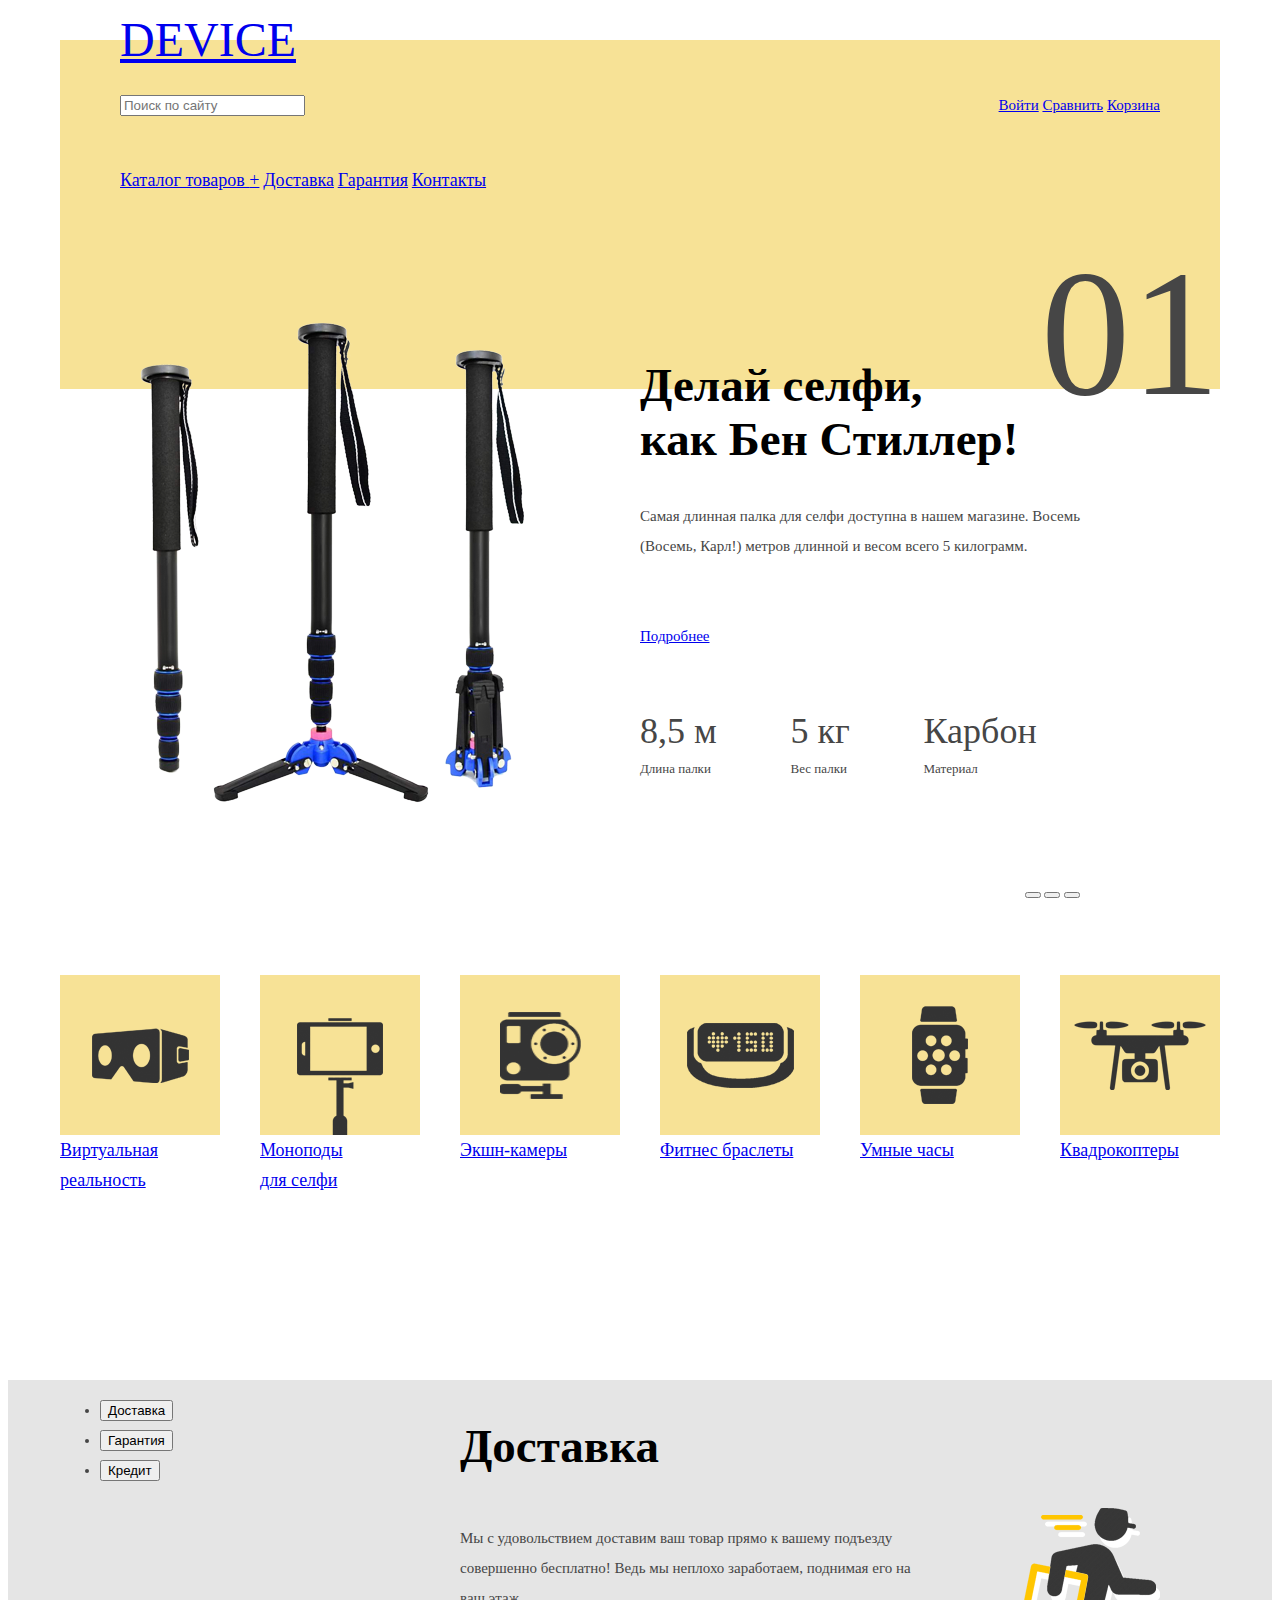
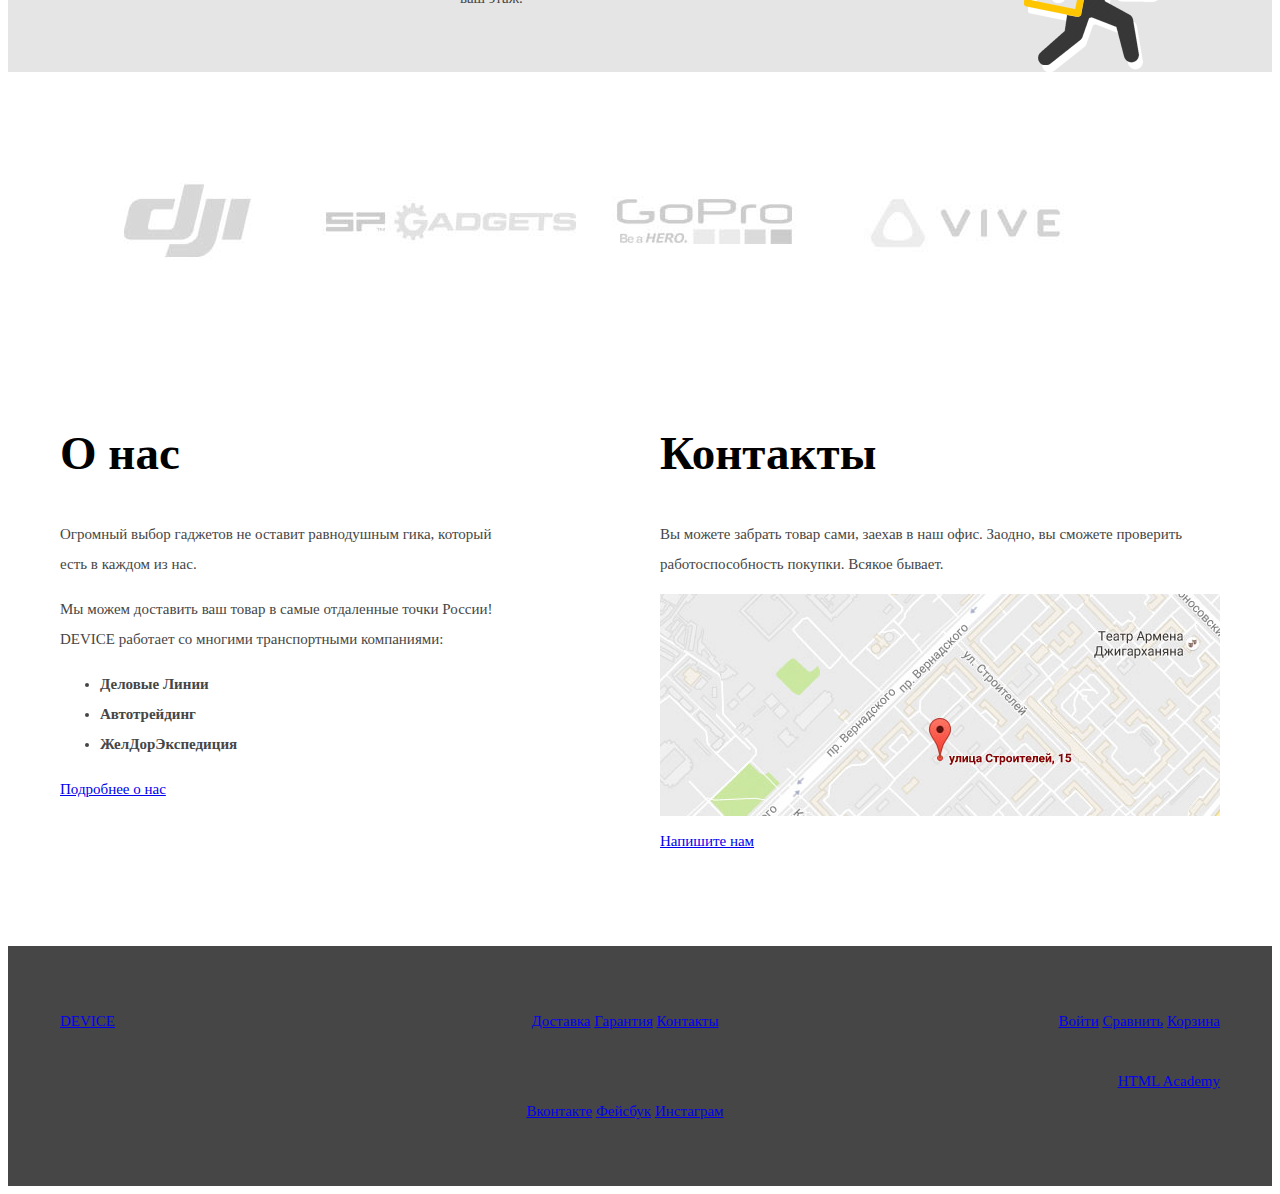
==== index.html @ e88b11b8 "Обновил разметку и оформление после консультации" ====
<!DOCTYPE html>
<html lang="ru">
<head>
  <meta charset="utf-8">
  <title>HTML Academy: Девайс</title>
  <link href="css/style.css" rel="stylesheet">
</head>
<body>
  <header class="index-header container">
    <div class="center clearfix">
      <div class="logo">
        <a href="#">
          DEVICE
        </a>
      </div>
      <form class="search-form" action="https://echo.htmlacademy.ru" method="post">
        <input type="search" name="search" placeholder="Поиск по сайту">
      </form>
      <div class="user-block">
        <a class="enter" href="#">Войти</a>
        <a class="compare" href="#">Сравнить</a>
        <a class="basket" href="#">Корзина</a>
      </div>
      <nav class="main-nav">
        <ul>
          <li>
            <a href="#">Каталог товаров <span>+</span></a>
            <ul class="hidden">
              <li><a href="#">Виртуальная реальность</a></li>
              <li><a href="#">Фитнесс-браслеты</a></li>
              <li><a href="#">Квадрокоптеры</a></li>
              <li><a href="#">Моноподы для селфи</a></li>
              <li><a href="#">Умные часы</a></li>
              <li><a href="#">Экшн-камеры</a></li>
            </ul>
          </li>
          <li><a href="#">Доставка</a></li>
          <li><a href="#">Гарантия</a></li>
          <li><a href="#">Контакты</a></li>
        </ul>
      </nav>
    </div>
  </header>
  <main class="index-main">
    <div class="slider container clearfix">
      <ul class="slider-btn">
        <li>
          <button></button>
        </li>
        <li>
          <button></button>
        </li>
        <li>
          <button></button>
        </li>
      </ul>
      <section class="main-item">
        <img src="img/slider-1.png" width="384" height="486" alt="slider-1">
        <div class="main-description">
          <span class="number-slide">01</span>
          <h2>
            Делай селфи,<br>
            как Бен Стиллер!
          </h2>
          <p>
            Самая длинная палка для селфи доступна в нашем магазине.
            Восемь (Восемь, Карл!) метров длинной и весом всего 5 килограмм.
          </p>
          <a href="#">Подробнее</a>
          <ul class="main-features">
            <li>
              8,5 м<br>
              <span>Длина палки</span>
            </li>
            <li>
              5 кг<br>
              <span>Вес палки</span>
            </li>
            <li>
              Карбон<br>
              <span>Материал</span>
            </li>
          </ul>
        </div>
      </section>
      <section class="main-item hidden">
        <img src="img/slider-2.png" width="345" height="485" alt="slider-2">
        <div class="main-description">
          <span class="number-slide">02</span>
          <h2>
            Худеем<br>
            Правильно!
          </h2>
          <p>
            Мотивирующие фитнес браслеты помогут найти в себе силы
            не пропускать занятия и соблюдать диету.
          </p>
          <a href="#">Подробнее</a>
          <ul class="main-features">
            <li>
              48 часов<br>
              <span>Без подзарядки</span>
            </li>
          </ul>
        </div>
      </section>
      <section class="main-item hidden">
        <img src="img/slider-3.png" width="526" height="334" alt="slider-3">
        <div class="main-description">
          <span class="number-slide">03</span>
          <h2>
            Порхает как бабочка,<br>
            жалит как пчела!
          </h2>
          <p>
            Этот обычный, на первый взгляд, квадрокоптер оснащен
            мощным лазером, замаскированным под стандартную камеру.
          </p>
          <a href="#">Подробнее</a>
          <ul class="main-features">
            <li>
              800 м<br>
              <span>Дальность полета</span>
            </li>
            <li>
              50 м<br>
              <span>Радиус поражения</span>
            </li>
          </ul>
        </div>
      </section>
    </div>
    <section class="type-items container">
      <a href="#">
        <div class="type-block">
          <img src="img/popular-1.png" width="97" height="55" alt="virtual">
        </div>
        Виртуальная реальность
      </a>
      <a href="#">
        <div class="type-block m-type-block-selfie">
          <img src="img/popular-2.png" width="86" height="117" alt="monopods">
        </div>
        Моноподы<br>
        для селфи
      </a>
      <a href="#">
        <div class="type-block">
          <img src="img/popular-3.png" width="81" height="87" alt="cameras">
        </div>
        Экшн-камеры
      </a>
      <a href="#">
        <div class="type-block">
          <img src="img/popular-4.png" width="107" height="65" alt="bracelets">
        </div>
        Фитнес браслеты
      </a>
      <a href="#">
        <div class="type-block">
          <img src="img/popular-5.png" width="56" height="98" alt="clocks">
        </div>
        Умные часы
      </a>
      <a href="#">
        <div class="type-block">
          <img src="img/popular-6.png" width="132" height="69" alt="quadrocopters">
        </div>
        Квадрокоптеры
      </a>
    </section>
    <section class="services clearfix">
      <div class="container">
        <ul class="services-btn">
          <li>
            <button>Доставка</button>
          </li>
          <li>
            <button>Гарантия</button>
          </li>
          <li>
            <button>Кредит</button>
          </li>
        </ul>
        <section class="services-item">
          <h2>Доставка</h2>
          <p>
            Мы с удовольствием доставим ваш товар прямо к вашему
            подъезду совершенно бесплатно! Ведь мы неплохо
            заработаем, поднимая его на ваш этаж.
          </p>
          <img src="img/delivery.png" width="136" height="164" alt="courier">
        </section>
        <section class="services-item hidden">
          <h2>Гарантия</h2>
          <p>
            Если из-за возгарания купленного у нас товара у вас сгорит
            дом - не переживайте, мы выдадим вам новый.
            Товар, не дом, конечно же.
          </p>
          <img src="img/warranty.png" width="171" height="195" alt="guarantee">
        </section>
        <section class="services-item hidden">
          <h2>Кредит</h2>
          <p>
            Залезть в долговую яму стало проще! Кредитные
            консультанты подберут для вас наиболее выгодные
            условия кредита. Выгодные для нашего банка, разумеется.
          </p>
          <img src="img/credit.png" width="156" height="188" alt="credit">
        </section>
      </div>
    </section>
    <section class="partners container">
      <a href="#">
        <img src="img/logo-1-1.jpg" width="260" height="100" alt="dji">
      </a>
      <a href="#">
        <img src="img/logo-2-1.jpg" width="260" height="100" alt="sp-gadgets">
      </a>
      <a href="#">
        <img src="img/logo-3-1.jpg" width="260" height="100" alt="go-pro">
      </a>
      <a href="#">
        <img src="img/logo-4-1.jpg" width="260" height="100" alt="vive">
      </a>
    </section>
    <section class="about-company container clearfix">
      <div class="about-us">
        <h2>О нас</h2>
        <p>
          Огромный выбор гаджетов не оставит равнодушным гика,
          который есть в каждом из нас.
        </p>
        <p>
          Мы можем доставить ваш товар в самые отдаленные точки
          России! DEVICE работает со многими транспортными
          компаниями:
        </p>
        <ul>
          <li>
            <b>Деловые Линии</b>
          </li>
          <li>
            <b>Автотрейдинг</b>
          </li>
          <li>
            <b>ЖелДорЭкспедиция</b>
          </li>
        </ul>
        <a href="#">Подробнее о нас</a>
      </div>
      <div class="contacts">
        <h2>Контакты</h2>
        <p>
          Вы можете забрать товар сами, заехав в наш офис. Заодно, вы сможете
          проверить работоспособность покупки. Всякое бывает.
        </p>
        <img src="img/map.jpg" width="560" height="222" alt="map-address">
        <a href="#">Напишите нам</a>
      </div>
    </section>
  </main>
  <footer class="index-footer">
    <div class="container clearfix">
      <div class="footer-left">
        <a href="#">
          DEVICE
        </a>
        <p>
          г. Москва, ул. Строителей, 15
        </p>
      </div>
      <div class="footer-center">
        <section class="footer-links">
          <a href="#">Доставка</a>
          <a href="#">Гарантия</a>
          <a href="#">Контакты</a>
        </section>
        <section class="footer-social">
          <a class="social-btn social-btn-vk" href="#">Вконтакте</a>
          <a class="social-btn social-btn-fb" href="#">Фейсбук</a>
          <a class="social-btn social-btn-inst" href="#">Инстаграм</a>
        </section>
      </div>
      <div class="footer-right">
        <section class="footer-user-block">
          <a class="login" href="#">Войти</a>
          <a class="compare" href="#">Сравнить</a>
          <a class="basket" href="#">Корзина</a>
        </section>
        <section class="telephone">
          Тел.: +7 (495) 495-95-95
        </section>
        <section class="copyright">
          <a href="#">HTML Academy</a>
        </section>
      </div>
    </div>
  </footer>
  <form class="write-us hidden" action="https://echo.htmlacademy.ru" method="post">
    <label><input type="text">Ваше имя:</label>
    <label><input type="text">Ваш e-mail:</label>
    <label><input type="text">Текст письма:</label>
    <input type="submit" value="Отправить">
  </form>
</body>
</html>
---- css/style.css ----
body {
  font-family: "Open Sans";
  font-size: 15px;
  line-height: 30px;
  font-weight: normal;
  color: #464646;
}

h2 {
  font-size: 47px;
  line-height: normal;
  color: #000;
}

.clearfix::after {
  content: "";
  display: table;
  clear: both;
}

.container {
  width: 1160px;
  margin: 0 auto;
}

.index-header {
  position: relative;
  background-color: #f7e296;
  margin-top: 40px;
  padding-top: 50px;
  min-height: 299px;
}

.center {
  padding-left: 60px;
  padding-right: 60px;
}

.logo {
  position: absolute;
  top: -15px;
  left: 60px;
  z-index: 0;
  font-size: 48px;
}

.hidden {
  display: none;
}

.search-form {
  float: left;
  margin-bottom: 45px;
}

.user-block{
  float: right;
}

.main-nav ul {
  clear: both;
  padding-left: 0px;
}

nav li {
  display: inline-block;
  font-size: 18px;
}

.index-main {
  margin-bottom: 90px;
}

.main-item {
  position: relative;
  padding-left: 80px;
  padding-right: 80px;
  min-height: 400px;
  top: -70px;
}

.slider {

  margin-bottom: 100px;
}

.slider-btn {
  position: absolute;
  bottom: -20px;
  right: 200px;
}

.slider-btn li {
  display: inline-block;
}

.slider img {
  float: left;
  text-align: center;
}

.main-description {
  float: right;
  width: 500px;
}

.number-slide {
  position: absolute;
  right: 0px;
  top: 0px;
  font-size: 179.2px;
}

.main-description h2 {
  margin-bottom: 35px;
}
.main-description p {
  margin-bottom: 60px;
}

.main-description a {
  margin-bottom: 65px;
}

.main-features {
  margin-top: 65px;
  margin-left: -40px;
}

.main-features li {
  display: inline-block;
  vertical-align: top;
  font-size: 36px;
}

.main-features li:not(:last-of-type) {
  margin-right: 70px;
}

.main-features span {
  font-size: 13px;
}

.type-items {
  font-size: 0;
  margin-bottom: 185px;
}

.type-items a {
  display: inline-block;
  width: 160px;
  font-size: 18px;
  vertical-align: top;
}

.type-items a:not(:last-of-type) {
  margin-right: 40px;
}

.type-block {
  display: flex;
  justify-content: center;
  align-items: center;
  width: 160px;
  min-height: 160px;
  background-color: #f7e296;
  text-align: center;
}

.m-type-block-selfie {
  align-items: flex-end;
}

.services {
  background-color: #e5e5e5;
  margin-bottom: 100px;

}

.services-btn {
  float: left;
  width: 300px;
}

.services-item {
  float: right;
  width: 700px;
  padding-left: 10px;
  padding-right: 60px;
}

.services-item h2,
.services-item p {
  float: left;
  width: 460px;
  margin-bottom: 35px;
}

.services-item img {
  float: right;
}

.partners {
  margin-bottom: 100px;
  font-size: 0;
}

.partners a {
  display: inline-block;
}

.about-us {
  float: left;
  width: 460px;
}

.contacts {
  float: right;
  width: 560px;
}

.index-footer {
  background-color: #464646;
  padding-top: 60px;
  padding-bottom: 60px;
}

.footer-left {
  float: left;
  width: 340px;
}

.footer-center {
  float: left;
  width: 450px;
  text-align: center;
}

.footer-links {
  margin-bottom: 60px;
}

.footer-right {
  float: right;
  width: 340px;
  text-align: right;
}

.catalog-header {
  position: relative;
  width: 1160px;
  background-color: #f7e296;
  margin-top: 40px;
  padding-top: 50px;
  min-height: 186px;
}

.catalog-main {
  width: 1160px;
  padding-top: 40px;
  padding-bottom: 73px;
}

.catalog-main h1 {
  margin-left: 60px;
  margin-bottom: 35px;
}

.breadscrumbs {
  margin-left: 20px;
  margin-bottom: 50px;
}

.breadscrumbs li {
  display: inline-block;
}

.main-filter {
  float: left;
  width: 328px;
}
.main-filter h2 {
  background-color: #dcdcdc;
  width: 328px;
  min-height: 70px;
  font-size: 16px;
  margin-bottom: 0;
  margin-top:0;

}
.filter-form {
  background-color: #ebebeb;
  width: 258px;
  padding-right: 70px;
  min-height: 1114px;
}

.main-sort {
  min-height: 70px;
  background-color: #ebebeb;
  margin-bottom: 70px;
}

.main-sort h2 {
  float: left;
  margin-left: 72px;
  margin-right: 50px;
  font-size: 16px;
}

.main-sort ul {
  float: left;
}

.main-sort li {
  display: inline-block;
  margin-left: 28px;
  font-size: 14px;
}

.catalog-items {
  float: right;
  width: 832px;
  font-size: 0;
}

.all-items {
  padding-left: 72px;
}

.object-item {
  display: inline-block;
  width: 360px;
  min-height: 440px;
  font-size: 14px;
  vertical-align: top;
}

.object-item:nth-of-type(2n+1) {
  margin-right: 40px;
}


.catalog-nav {
  font-size: 0;
  background-color: #ebebeb;
  margin-top: 35px;
  margin-left: 72px;
  width: 720px;
  min-height: 20px;
  padding: 25px;
  vertical-align: middle;
}

.catalog-nav li {
  display: inline-block;
  font-size: 14px;
  margin-right: 20px;
}
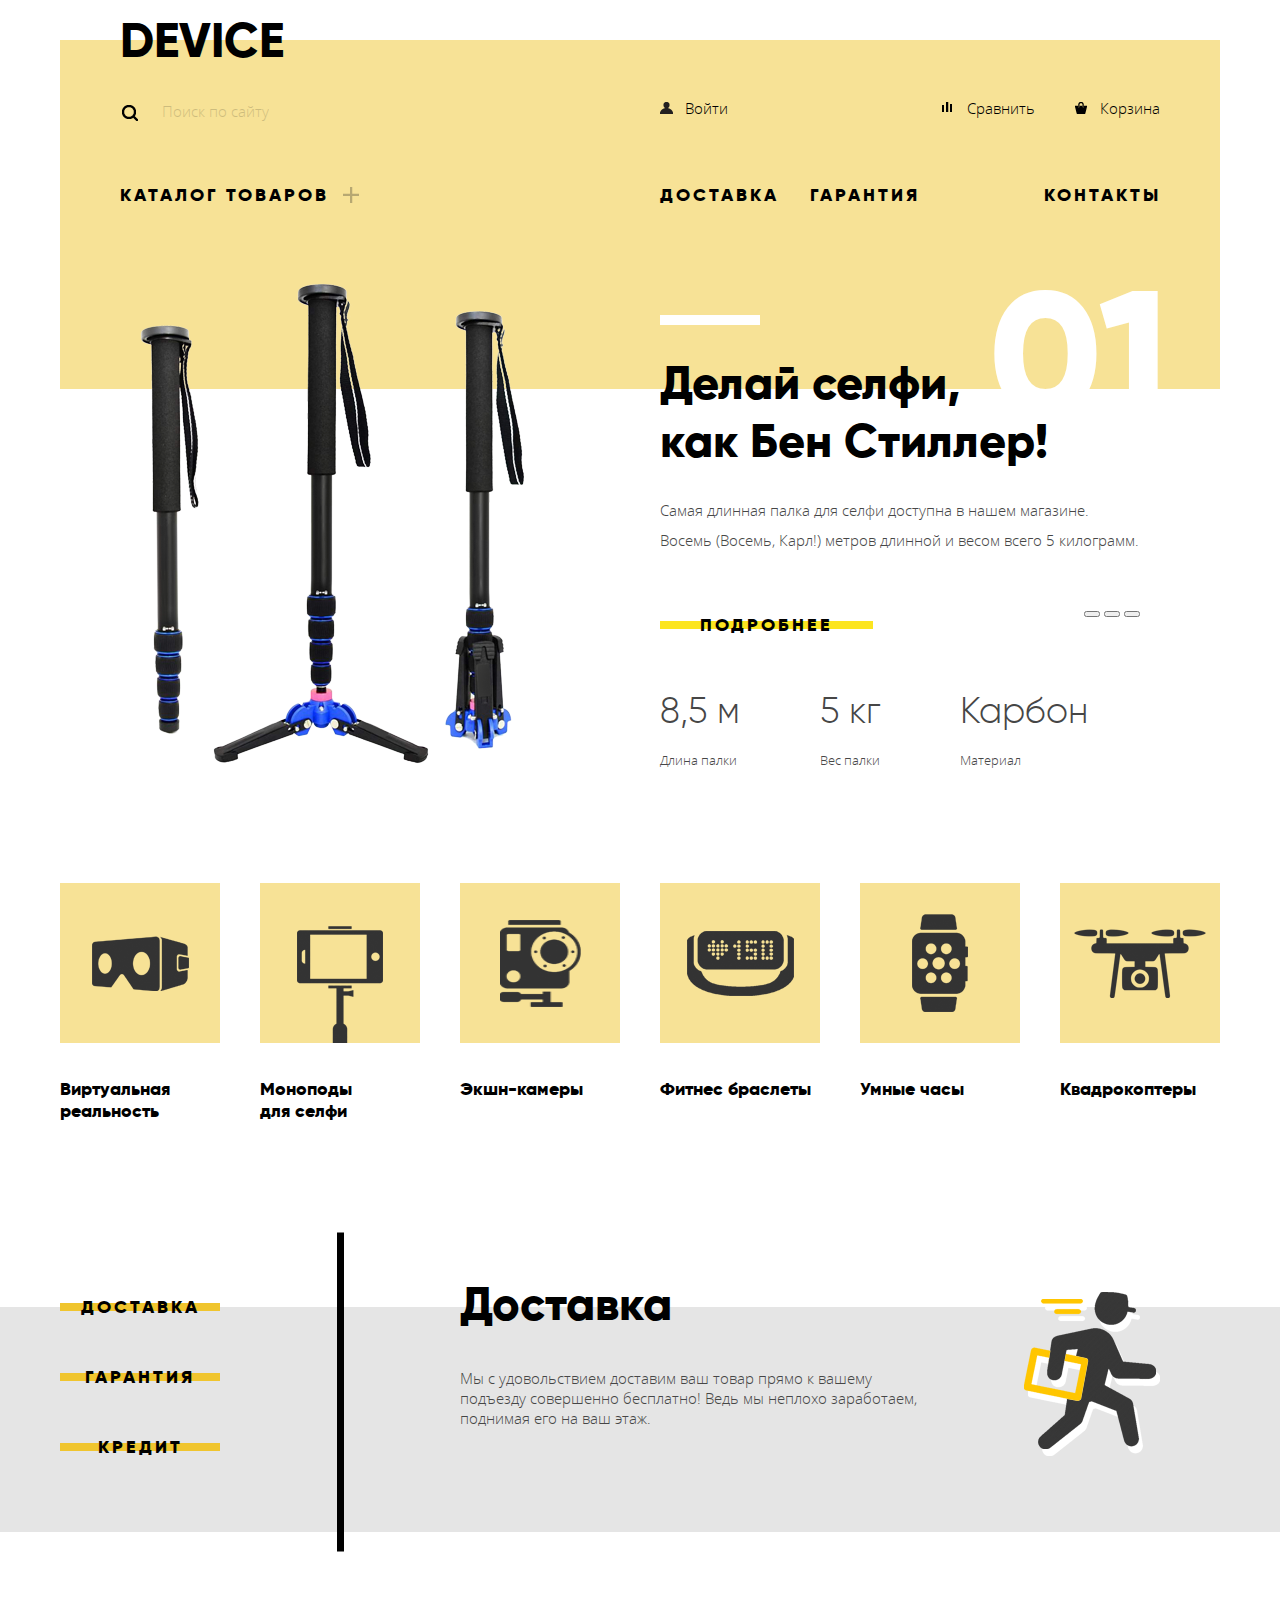
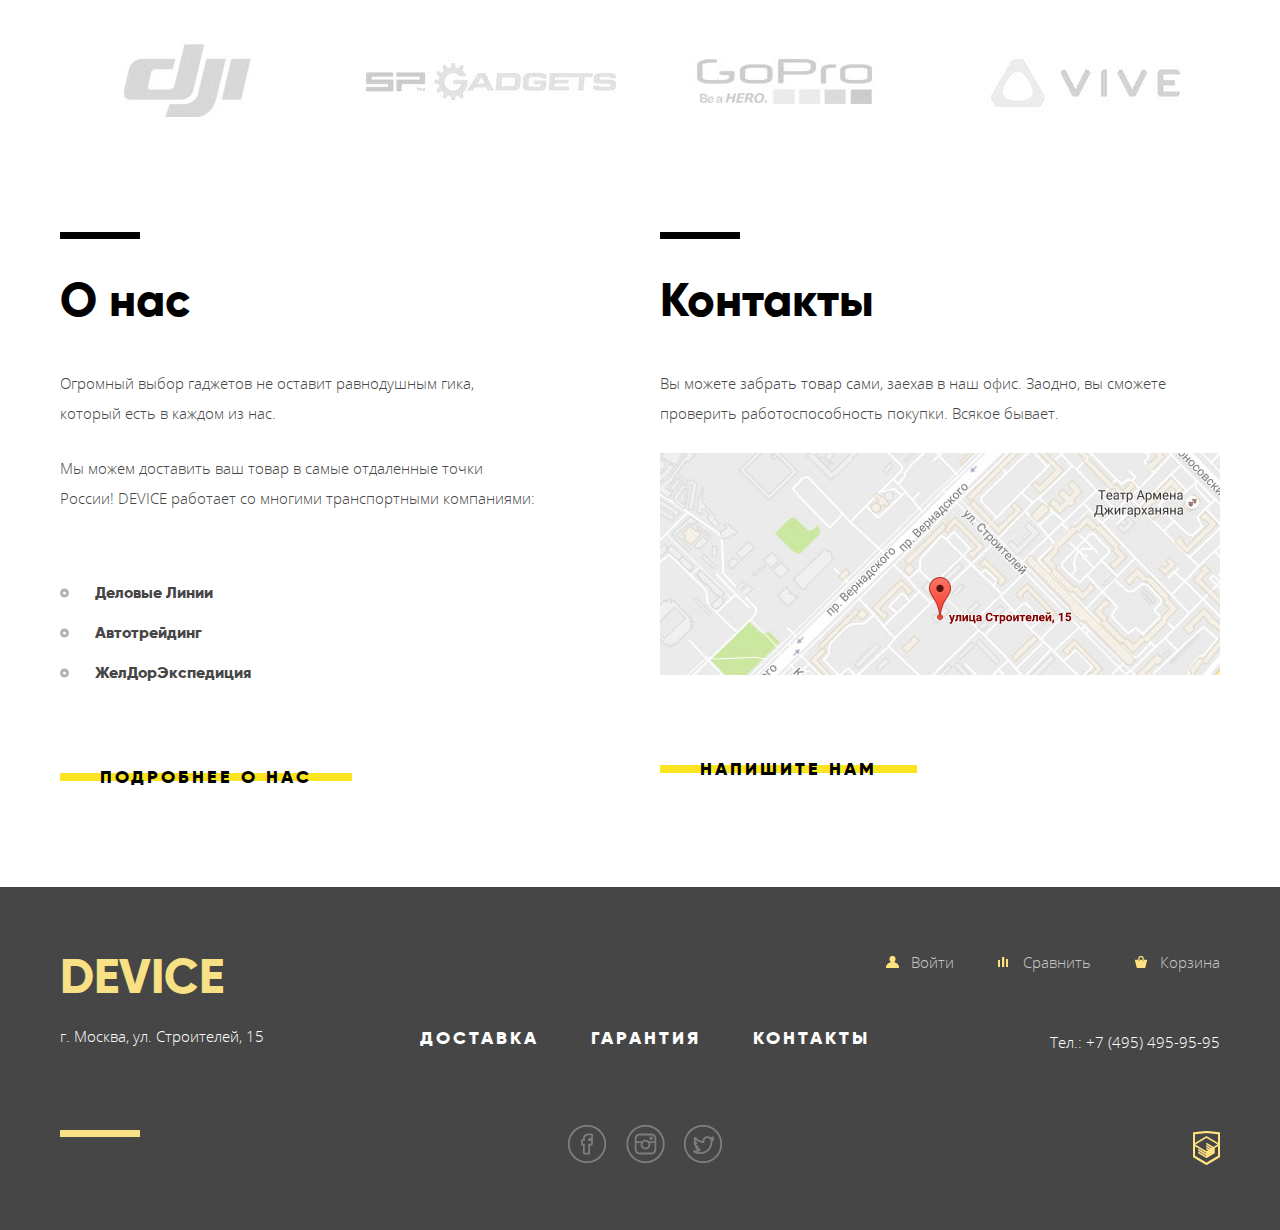
==== commit 0de75c90: "Добавил декоративные эффекты для главной страницы" ====
--- a/index.html
+++ b/index.html
@@ -4,7 +4,8 @@
 <head>
   <meta charset="utf-8">
   <title>HTML Academy: Девайс</title>
-  <link href="css/style.css" rel="stylesheet">
+  <link rel="stylesheet" href="css/normalize.css">
+  <link rel="stylesheet" href="css/style.css">
 </head>
 <body>
   <header class="index-header container">
@@ -16,22 +17,25 @@
       </div>
       <form class="search-form" action="https://echo.htmlacademy.ru" method="post">
         <input type="search" name="search" placeholder="Поиск по сайту">
+        <input type="submit" name="submit" value="Найти">
       </form>
       <div class="user-block">
         <a class="enter" href="#">Войти</a>
+        <a class="basket" href="#">Корзина</a>
         <a class="compare" href="#">Сравнить</a>
-        <a class="basket" href="#">Корзина</a>
       </div>
       <nav class="main-nav">
         <ul>
           <li>
-            <a href="#">Каталог товаров <span>+</span></a>
-            <ul class="hidden">
+            <a class="index-catalog" href="#">Каталог товаров</a>
+            <ul class="catalog-add">
               <li><a href="#">Виртуальная реальность</a></li>
               <li><a href="#">Фитнесс-браслеты</a></li>
               <li><a href="#">Квадрокоптеры</a></li>
+              <br>
               <li><a href="#">Моноподы для селфи</a></li>
               <li><a href="#">Умные часы</a></li>
+              <br>
               <li><a href="#">Экшн-камеры</a></li>
             </ul>
           </li>
@@ -65,9 +69,10 @@
           </h2>
           <p>
             Самая длинная палка для селфи доступна в нашем магазине.
+            <br>
             Восемь (Восемь, Карл!) метров длинной и весом всего 5 килограмм.
           </p>
-          <a href="#">Подробнее</a>
+          <a class="device-btn" href="#">Подробнее</a>
           <ul class="main-features">
             <li>
               8,5 м<br>
@@ -183,47 +188,48 @@
             <button>Кредит</button>
           </li>
         </ul>
-        <section class="services-item">
+        <section class="services-item courier">
           <h2>Доставка</h2>
           <p>
             Мы с удовольствием доставим ваш товар прямо к вашему
             подъезду совершенно бесплатно! Ведь мы неплохо
             заработаем, поднимая его на ваш этаж.
           </p>
-          <img src="img/delivery.png" width="136" height="164" alt="courier">
-        </section>
-        <section class="services-item hidden">
+        </section>
+        <section class="services-item warranty hidden">
           <h2>Гарантия</h2>
           <p>
             Если из-за возгарания купленного у нас товара у вас сгорит
             дом - не переживайте, мы выдадим вам новый.
             Товар, не дом, конечно же.
           </p>
-          <img src="img/warranty.png" width="171" height="195" alt="guarantee">
-        </section>
-        <section class="services-item hidden">
+        </section>
+        <section class="services-item credit hidden">
           <h2>Кредит</h2>
           <p>
             Залезть в долговую яму стало проще! Кредитные
             консультанты подберут для вас наиболее выгодные
             условия кредита. Выгодные для нашего банка, разумеется.
           </p>
-          <img src="img/credit.png" width="156" height="188" alt="credit">
         </section>
       </div>
     </section>
     <section class="partners container">
       <a href="#">
         <img src="img/logo-1-1.jpg" width="260" height="100" alt="dji">
+        <img src="img/logo-1.jpg" width="260" height="100" alt="dji-color">
       </a>
       <a href="#">
         <img src="img/logo-2-1.jpg" width="260" height="100" alt="sp-gadgets">
+        <img src="img/logo-2.jpg" width="260" height="100" alt="sp-gadgets-color">
       </a>
       <a href="#">
         <img src="img/logo-3-1.jpg" width="260" height="100" alt="go-pro">
+        <img src="img/logo-3.jpg" width="260" height="100" alt="go-pro-color">
       </a>
       <a href="#">
         <img src="img/logo-4-1.jpg" width="260" height="100" alt="vive">
+        <img src="img/logo-4.jpg" width="260" height="100" alt="vive-color">
       </a>
     </section>
     <section class="about-company container clearfix">
@@ -249,7 +255,7 @@
             <b>ЖелДорЭкспедиция</b>
           </li>
         </ul>
-        <a href="#">Подробнее о нас</a>
+        <a class="device-btn" href="#">Подробнее о нас</a>
       </div>
       <div class="contacts">
         <h2>Контакты</h2>
@@ -258,7 +264,7 @@
           проверить работоспособность покупки. Всякое бывает.
         </p>
         <img src="img/map.jpg" width="560" height="222" alt="map-address">
-        <a href="#">Напишите нам</a>
+        <a class="device-btn" href="#">Напишите нам</a>
       </div>
     </section>
   </main>
@@ -279,16 +285,16 @@
           <a href="#">Контакты</a>
         </section>
         <section class="footer-social">
-          <a class="social-btn social-btn-vk" href="#">Вконтакте</a>
           <a class="social-btn social-btn-fb" href="#">Фейсбук</a>
           <a class="social-btn social-btn-inst" href="#">Инстаграм</a>
+          <a class="social-btn social-btn-tw" href="#">Твиттер</a>
         </section>
       </div>
       <div class="footer-right">
         <section class="footer-user-block">
-          <a class="login" href="#">Войти</a>
-          <a class="compare" href="#">Сравнить</a>
-          <a class="basket" href="#">Корзина</a>
+          <a class="login-1" href="#">Войти</a>
+          <a class="compare-1" href="#">Сравнить</a>
+          <a class="basket-1" href="#">Корзина</a>
         </section>
         <section class="telephone">
           Тел.: +7 (495) 495-95-95
--- a/css/style.css
+++ b/css/style.css
@@ -1,15 +1,49 @@
 body {
-  font-family: "Open Sans";
+  min-width: 1240px;
+
+  font-family: "Open Sans Light";
   font-size: 15px;
-  line-height: 30px;
   font-weight: normal;
   color: #464646;
 }
 
+@font-face {
+  font-family: "Gilroy ExtraBold";
+  src: url("../fonts/gilroyextrabold.woff") format("woff"),
+       url("../fonts/gilroyextrabold.woff2") format("woff2");
+  font-weight: bold;
+  font-style: normal;
+}
+
+@font-face {
+  font-family: "Gilroy Light";
+  src: url("../fonts/gilroylight.woff") format("woff"),
+       url("../fonts/gilroylight.woff2") format("woff2");
+  font-weight: lighter;
+  font-style: normal;
+}
+
+@font-face {
+  font-family: "Open Sans";
+  src : url("../fonts/opensans.woff") format("woff"),
+        url("../fonts/opensans.woff2") format("woff2");
+  font-weight: normal;;
+  font-style: normal;
+}
+
+@font-face {
+  font-family: "Open Sans Light";
+  src : url("../fonts/opensanslight.woff") format("woff"),
+        url("../fonts/opensanslight.woff2") format("woff2");
+  font-weight: lighter;
+  font-style: normal;
+}
+
 h2 {
+  font-family: "Gilroy ExtraBold";
   font-size: 47px;
   line-height: normal;
-  color: #000;
+  color: #000000;
 }
 
 .clearfix::after {
@@ -38,10 +72,24 @@
 
 .logo {
   position: absolute;
-  top: -15px;
+  top: -29px;
   left: 60px;
   z-index: 0;
+}
+
+.logo a {
   font-size: 48px;
+  font-family: "Gilroy ExtraBold";
+  text-decoration: none;
+  color: #000000;
+}
+
+.logo a:hover {
+  color: #464646;
+}
+
+.logo a:active {
+  color: #666666;
 }
 
 .hidden {
@@ -50,21 +98,258 @@
 
 .search-form {
   float: left;
+  position: relative;
   margin-bottom: 45px;
-}
-
-.user-block{
+  padding-left: 40px;
+  width: 440px;
+  min-height: 49px;
+  line-height: 36px;
+}
+
+.search-form::before {
+  content: "";
+  width: 16px;
+  height: 16px;
+  position: absolute;
+  top: 50%;
+  left: 2px;
+  transform: translate(0, -50%) translateY(-2px);
+  background-image: url("../img/sprite.png");
+  background-repeat: no-repeat;
+  background-position: -5px -341px;
+
+}
+
+.search-form input[type="search"] {
+  background-color: #f7e296;
+  opacity: 0.3;
+  border: none;
+  width: 300px;
+  min-height: 44px;
+  border-bottom: 2px solid transparent;
+}
+
+.search-form input[type="search"]:hover {
+  opacity: 0.6;
+}
+
+.search-form input[type="search"]:focus {
+  opacity: 1;
+  outline: none;
+  border-bottom: 2px solid black;
+}
+
+.search-form input[type="submit"] {
+  display: none;
+  border: 2px solid black;
+  width: 82px;
+  height: 45px;
+  margin-left: -3px;
+  background-color: #f7e296;
+  cursor: pointer;
+}
+
+.search-form input[type="submit"]:hover {
+  background-color: #000000;
+  color: #ffffff;
+}
+
+.search-form input[type="submit"]:active {
+  opacity: 0.3;
+}
+
+.search-form input[type="search"]:focus + input[type="submit"] {
+  display: inline-block;
+}
+
+
+.user-block {
   float: right;
+  width: 500px;
+}
+
+.user-block a {
+  color: #000000;
+  text-decoration: none;
+  margin-left: 40px;
+  padding-left: 25px;
+  line-height: 36px;
+}
+
+.user-block .enter {
+  position: relative;
+  float: left;
+  margin-left: 0;
+}
+
+.enter::before {
+  content: "";
+  position: absolute;
+  top: 50%;
+  left: 0;
+  width: 13px;
+  height: 12px;
+  transform: translateY(-50%);
+  background-image: url("../img/sprite.png");
+  background-repeat: no-repeat;
+  background-position: -5px -415px;
+}
+
+.user-block .basket {
+  position: relative;
+  float: right;
+}
+
+.basket::before {
+  content: "";
+  position: absolute;
+  top: 50%;
+  left: 0;
+  width: 12px;
+  height: 12px;
+  transform: translateY(-50%);
+  background-image: url("../img/sprite.png");
+  background-repeat: no-repeat;
+  background-position: -5px -5px;
+}
+
+.user-block .compare {
+  position: relative;
+  float: right;
+}
+
+.compare::before {
+  content: "";
+  position: absolute;
+  top: 50%;
+  left: 0;
+  width: 12px;
+  height: 12px;
+  transform: translateY(-50%);
+  background-image: url("../img/sprite.png");
+  background-repeat: no-repeat;
+  background-position: -5px -71px;
+}
+
+.user-block a:hover {
+  opacity: 0.6;
+}
+
+.user-block a:active {
+  opacity: 0.3;
+}
+
+.main-nav {
+  clear: both;
 }
 
 .main-nav ul {
-  clear: both;
-  padding-left: 0px;
-}
-
-nav li {
-  display: inline-block;
+  padding-left: 0;
+  font-size: 0;
+  vertical-align: baseline;
+}
+
+.main-nav>ul>li {
+  display: inline-block;
+}
+
+.main-nav>ul>li>a {
+  font-family: "Gilroy ExtraBold";
   font-size: 18px;
+  text-decoration: none;
+  color: #000000;
+  text-transform: uppercase;
+  letter-spacing: 3px;
+}
+
+.main-nav a:hover {
+  opacity: 0.6;
+}
+
+.main-nav a:active {
+  opacity: 0.3;
+}
+
+.main-nav>ul>li:first-of-type {
+  width: 247px;
+  margin-left: 0;
+  margin-right: 293px;
+}
+
+.index-catalog {
+  position: relative;
+  padding-right: 30px;
+}
+
+.index-catalog::after {
+  content: "";
+  position: absolute;
+  top: 50%;
+  right: 0;
+  width: 16px;
+  height: 16px;
+  transform: translateY(-50%);
+  background-position: -5px -315px;
+  background-image: url("../img/sprite.png");
+  background-repeat: no-repeat;
+}
+
+.main-nav>ul>li:nth-of-type(2) {
+  width: 130px;
+}
+
+.main-nav>ul>li:nth-of-type(3) {
+  width: 120px;
+  margin-left: 20px;
+}
+
+.main-nav>ul>li:last-of-type {
+  width: 120px;
+  margin-left: 114px;
+  margin-right: -5px;
+}
+
+.catalog-add:hover {
+  display: block;
+}
+
+.catalog-add {
+  display: none;
+  position: absolute;
+  z-index: 1;
+  bottom: 0;
+  left: 0;
+  font-size: 0;
+  vertical-align: baseline;
+  background-color: #f7e296;
+  width: 1160px;
+  min-height: 148px;
+  padding-top: 35px;
+
+}
+
+.main-nav>ul>li:first-of-type>a:hover + .catalog-add,
+.catalog-add:hover {
+  display: block;
+}
+
+.catalog-add li:first-of-type,
+.catalog-add br + li {
+  margin-left: 60px;
+  margin-right: 40px;
+}
+
+.catalog-add li {
+  display: inline-block;
+  width: 200px;
+}
+
+.catalog-add a {
+  font-size: 15px;
+  color: black;
+  text-decoration: none;
+  line-height: 36px;
+
 }
 
 .index-main {
@@ -74,20 +359,19 @@
 .main-item {
   position: relative;
   padding-left: 80px;
-  padding-right: 80px;
+  padding-right: 60px;
   min-height: 400px;
-  top: -70px;
+  top: -109px;
 }
 
 .slider {
-
-  margin-bottom: 100px;
+  position: relative;
 }
 
 .slider-btn {
   position: absolute;
-  bottom: -20px;
-  right: 200px;
+  bottom: 250px;
+  right: 80px;
 }
 
 .slider-btn li {
@@ -96,49 +380,107 @@
 
 .slider img {
   float: left;
-  text-align: center;
 }
 
 .main-description {
   float: right;
+  position: relative;
   width: 500px;
+  padding-top: 35px;
+}
+
+.main-description::before {
+  content: "";
+  position: absolute;
+  top: 35px;
+  right: 400px;
+  width: 100px;
+  height: 10px;
+  background-color: #ffffff;
 }
 
 .number-slide {
   position: absolute;
-  right: 0px;
-  top: 0px;
+  right: -10px;
+  top: -15px;
+  font-family: "Gilroy ExtraBold";
   font-size: 179.2px;
+  line-height: 179.2px;
+  color: #ffffff;
 }
 
 .main-description h2 {
-  margin-bottom: 35px;
+  margin-bottom: 25px;
 }
 .main-description p {
-  margin-bottom: 60px;
+  margin-bottom: 50px;
+  line-height: 30px;
 }
 
 .main-description a {
-  margin-bottom: 65px;
+  margin-bottom: 45px;
+}
+
+.device-btn {
+  position: relative;
+  display: inline-block;
+  padding-left: 40px;
+  padding-right: 40px;
+  padding-top: 9px;
+  padding-bottom: 9px;
+  height: 22px;
+  text-decoration: none;
+  font-family: "Gilroy ExtraBold";
+  font-size: 18px;
+  color: #000000;
+  text-transform: uppercase;
+
+
+  letter-spacing: 3px;
+  vertical-align: top;
+}
+
+.device-btn:active {
+  color: rgba(0, 0, 0, 0.3);
+}
+
+.device-btn::before {
+  content: "";
+  position: absolute;
+  z-index: -1;
+  top: 40%;
+  left: 0;
+  width: 100%;
+  height: 20%;
+  background-color: #fce520;
+  transition: all 0.2s ease-in;
+}
+
+.device-btn:hover::before {
+  top: 0;
+  height: 100%;
 }
 
 .main-features {
-  margin-top: 65px;
-  margin-left: -40px;
+  padding-left: 0;
+  vertical-align: baseline;
+  font-size: 0;
 }
 
 .main-features li {
   display: inline-block;
-  vertical-align: top;
   font-size: 36px;
+  font-family: "Gilroy Light";
 }
 
 .main-features li:not(:last-of-type) {
-  margin-right: 70px;
+  margin-right: 80px;
 }
 
 .main-features span {
   font-size: 13px;
+  line-height: 20px;
+  font-family: "Open Sans Light"
 }
 
 .type-items {
@@ -148,13 +490,29 @@
 
 .type-items a {
   display: inline-block;
+  vertical-align: top;
   width: 160px;
+  font-family: "Gilroy ExtraBold";
   font-size: 18px;
-  vertical-align: top;
+  line-height: 22px;
+  text-decoration: none;
+  color: #000000;
 }
 
 .type-items a:not(:last-of-type) {
   margin-right: 40px;
+}
+
+.type-items a:hover .type-block {
+  background-color: #f0c52e;
+}
+
+.type-items a:active img {
+  opacity: 0.3;
+}
+
+.type-items a:active {
+  color: rgba(0, 0, 0, 0.3);
 }
 
 .type-block {
@@ -165,6 +523,7 @@
   min-height: 160px;
   background-color: #f7e296;
   text-align: center;
+  margin-bottom: 35px;
 }
 
 .m-type-block-selfie {
@@ -178,15 +537,101 @@
 }
 
 .services-btn {
+  position: relative;
   float: left;
   width: 300px;
+  list-style: none;
+  padding-left: 0;
+  margin-top: 0;
+  top: -20px;
+}
+
+.services-btn::after {
+  content: "";
+  display: block;
+  width: 7px;
+  height: 319px;
+  position: absolute;
+  right: 16px;
+  top: 50%;
+  transform: translateY(-50%);
+  background-color: #000000;
+}
+
+.services-btn li {
+  margin-bottom: 30px;
+}
+
+.services-btn button {
+  position: relative;
+  z-index: 0;
+  width: 160px;
+  height: 40px;
+  border: none;
+  outline: none;
+  background-color: transparent;
+  font-family: "Gilroy ExtraBold";
+  font-size: 18px;
+  letter-spacing: 3px;
+  text-transform: uppercase;
+  transition: all 0.2s ease-in;
+}
+
+.services-btn button::before {
+  content: "";
+  display: block;
+  width: 100%;
+  height: 20%;
+  position: absolute;
+  top: 40%;
+  left: 0;
+  z-index: -1;
+  background-color: #f0c52e;
+  transition: all 0.2s ease-in;
+}
+
+.services-btn button:hover::before {
+  height: 100%;
+  top: 0;
+}
+
+.services-btn button:active::before {
+  width: 280px;
+  height: 100%;
+  top: 0;
+  background-color: #000000;
+}
+
+.services-btn button:active {
+  color: #f7e184;
 }
 
 .services-item {
+  position: relative;
   float: right;
   width: 700px;
   padding-left: 10px;
-  padding-right: 60px;
+  padding-top: 10px;
+  margin-right: 60px;
+  top: -42px;
+}
+
+.courier {
+  background-image: url("../img/delivery.png");
+  background-repeat: no-repeat;
+  background-position: 100% 80%;
+}
+
+.warranty {
+  background-image: url("../img/warranty.png");
+  background-repeat: no-repeat;
+  background-position: 100% 70%;
+}
+
+.credit {
+  background-image: url("../img/credit.png");
+  background-repeat: no-repeat;
+  background-position: 100% 10%;
 }
 
 .services-item h2,
@@ -194,11 +639,13 @@
   float: left;
   width: 460px;
   margin-bottom: 35px;
+  margin-top: 0;
 }
 
 .services-item img {
   float: right;
 }
+
 
 .partners {
   margin-bottom: 100px;
@@ -207,43 +654,303 @@
 
 .partners a {
   display: inline-block;
+  width: 260;
+  text-align: center;
+  margin-right: 40px;
+  position: relative;
+}
+
+.partners a:last-child {
+  margin-right: 0;
+}
+.partners img:last-child {
+  position: absolute;
+  top: 0;
+  left: 0;
+  opacity: 0;
+}
+
+.partners a:hover img:first-child {
+  transition: opacity 0.5s ease-in;
+  opacity: 0;
+}
+
+.partners a:hover img:last-child {
+  transition: opacity 0.5s ease-in;
+  opacity: 1;
 }
 
 .about-us {
+  position: relative;
   float: left;
-  width: 460px;
+  width: 475px;
 }
 
 .contacts {
+  position: relative;
   float: right;
   width: 560px;
+}
+
+.contacts::before,
+.about-us::before {
+  position: absolute;
+  content: "";
+  width: 80px;
+  height: 7px;
+  top: 0;
+  left: 0;
+  background-color: #000000;
+}
+
+.about-company p {
+  line-height: 30px;
+  font-size: 15px;
+  margin-bottom: 25px;
+}
+
+
+.about-us ul {
+  margin-top: 60px;
+  list-style: none;
+  font-family: "Gilroy ExtraBold";
+  font-size: 16px;
+  line-height: 40px;
+  padding-left: 0;
+  margin-bottom: 64px;
+}
+
+.about-us li {
+  position: relative;
+  padding-left: 35px;
+}
+
+.about-us li::before {
+  content: "";
+  position: absolute;
+  left: 0;
+  top: 50%;
+  width: 3px;
+  height: 3px;
+  border: 3px solid #b2b2b2;
+  border-radius: 50%;
+  transform: translateY(-50%);
+}
+
+.contacts img {
+  margin-bottom: 70px;
 }
 
 .index-footer {
   background-color: #464646;
   padding-top: 60px;
   padding-bottom: 60px;
+  min-height: 223px;
 }
 
 .footer-left {
+  position: relative;
   float: left;
   width: 340px;
+  min-height: 190px;
+  margin-right: 20px;
+}
+
+.footer-left a {
+  font-family: "Gilroy ExtraBold";
+  font-size: 48px;
+  color: #f7e184;
+  text-decoration: none;
+}
+
+.footer-left p {
+  line-height: 30px;
+  color: #ffffff;
+}
+
+.footer-left::after {
+  content: "";
+  position: absolute;
+  bottom: 0;
+  left: 0;
+  width: 80px;
+  height: 7px;
+  background-color: #f7e184;
 }
 
 .footer-center {
   float: left;
   width: 450px;
+  margin-top: 80px;
+}
+
+.footer-links {
+  display: flex;
+  justify-content: space-between;
+  margin-bottom: 60px;
+  height: 22px;
+  font-size: 0;
+}
+
+.footer-links a {
+  font-family: "Gilroy ExtraBold";
+  font-size: 18px;
+  line-height: 22px;
+  color: #ffffff;
+  text-decoration: none;
+  letter-spacing: 3px;
+  text-transform: uppercase;
+}
+
+.footer-links a:hover {
+  opacity: 0.6;
+}
+
+.footer-links a:active {
+  opacity: 0.3;
+}
+
+.footer-social {
   text-align: center;
 }
 
-.footer-links {
-  margin-bottom: 60px;
+.social-btn {
+  display: inline-block;
+  position: relative;
+  font-size: 0;
+  width: 39px;
+  height: 38px;
+  background-image: url("../img/sprite.png");
+  background-repeat: no-repeat;
+  opacity: 0.3;
+}
+
+.social-btn-fb {
+  margin-right: 15px;
+  background-position: -5px -131px;
+}
+
+.social-btn-inst {
+  margin-right: 15px;
+  background-position: -5px -267px;
+}
+
+.social-btn-tw {
+  background-position: -5px -367px;
+}
+
+.social-btn:hover {
+  opacity: 0.6;
+}
+
+.social-btn:active {
+  opacity: 0.1;
 }
 
 .footer-right {
   float: right;
   width: 340px;
   text-align: right;
+  color: #ffffff;
+  line-height: 30px;
+}
+
+.footer-user-block {
+  margin-bottom: 50px;
+}
+
+.footer-user-block a {
+  position: relative;
+  text-decoration: none;
+  color: rgba(255, 255, 255, 0.7);
+  margin-left: 40px;
+  padding-left: 25px;
+}
+
+.footer-user-block a:first-child {
+  margin-left: 0;
+}
+
+.footer-user-block a::before {
+  content: "";
+  display: block;
+  position: absolute;
+  top: 50%;
+  left: 0;
+  transform: translateY(-50%);
+  background-image: url("../img/sprite.png");
+  background-repeat: no-repeat;
+}
+
+.login-1::before {
+  width: 13px;
+  height: 12px;
+}
+
+.compare-1::before {
+  width: 10px;
+  height: 10px;
+}
+
+.basket-1::before {
+  width: 12px;
+  height: 12px;
+}
+
+.login-1::before {
+  background-position: -5px -437px;
+}
+
+.login-1:hover::before {
+  background-position: -5px -459px;
+}
+
+.compare-1::before {
+  background-position: -5px -91px;
+}
+
+.compare-1:hover::before {
+  background-position: -5px -111px;
+}
+
+.basket-1::before {
+  background-position: -5px -27px;
+}
+
+.basket-1:hover::before {
+  background-position: -5px -49px;
+}
+
+.footer-user-block a:hover {
+  color: rgba(255, 255, 255, 1);
+}
+
+.footer-user-block a:active {
+  opacity: 0.3;
+}
+
+.telephone {
+  line-height: 30px;
+  margin-bottom: 68px;
+}
+
+.copyright a {
+  display: inline-block;
+  width: 27px;
+  height: 34px;
+  font-size: 0;
+  text-decoration: none;
+  background-image: url("../img/sprite.png");
+  background-repeat: no-repeat;
+  background-position: -5px -179px;
+}
+
+.copyright a:hover {
+  background-position: -5px -223px;
+}
+
+.copyright a:active {
+  opacity: 0.3;
 }
 
 .catalog-header {
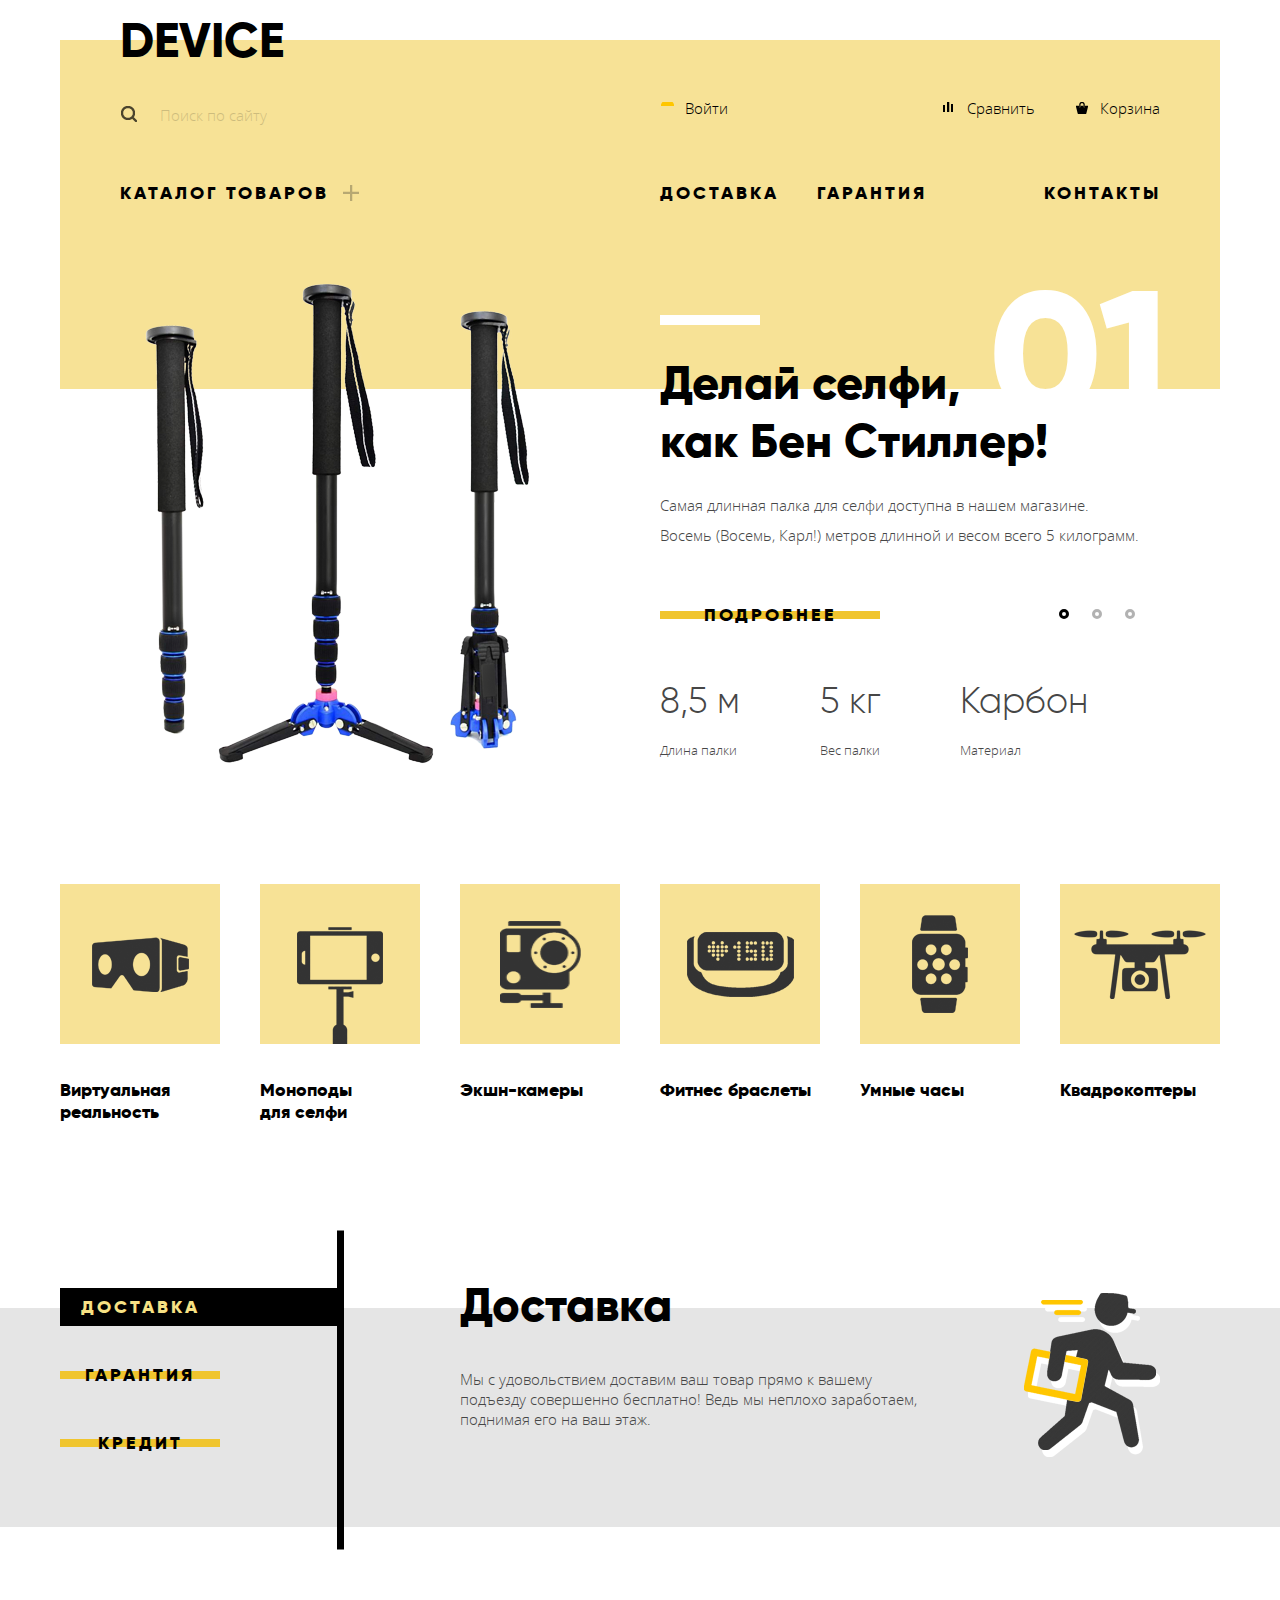
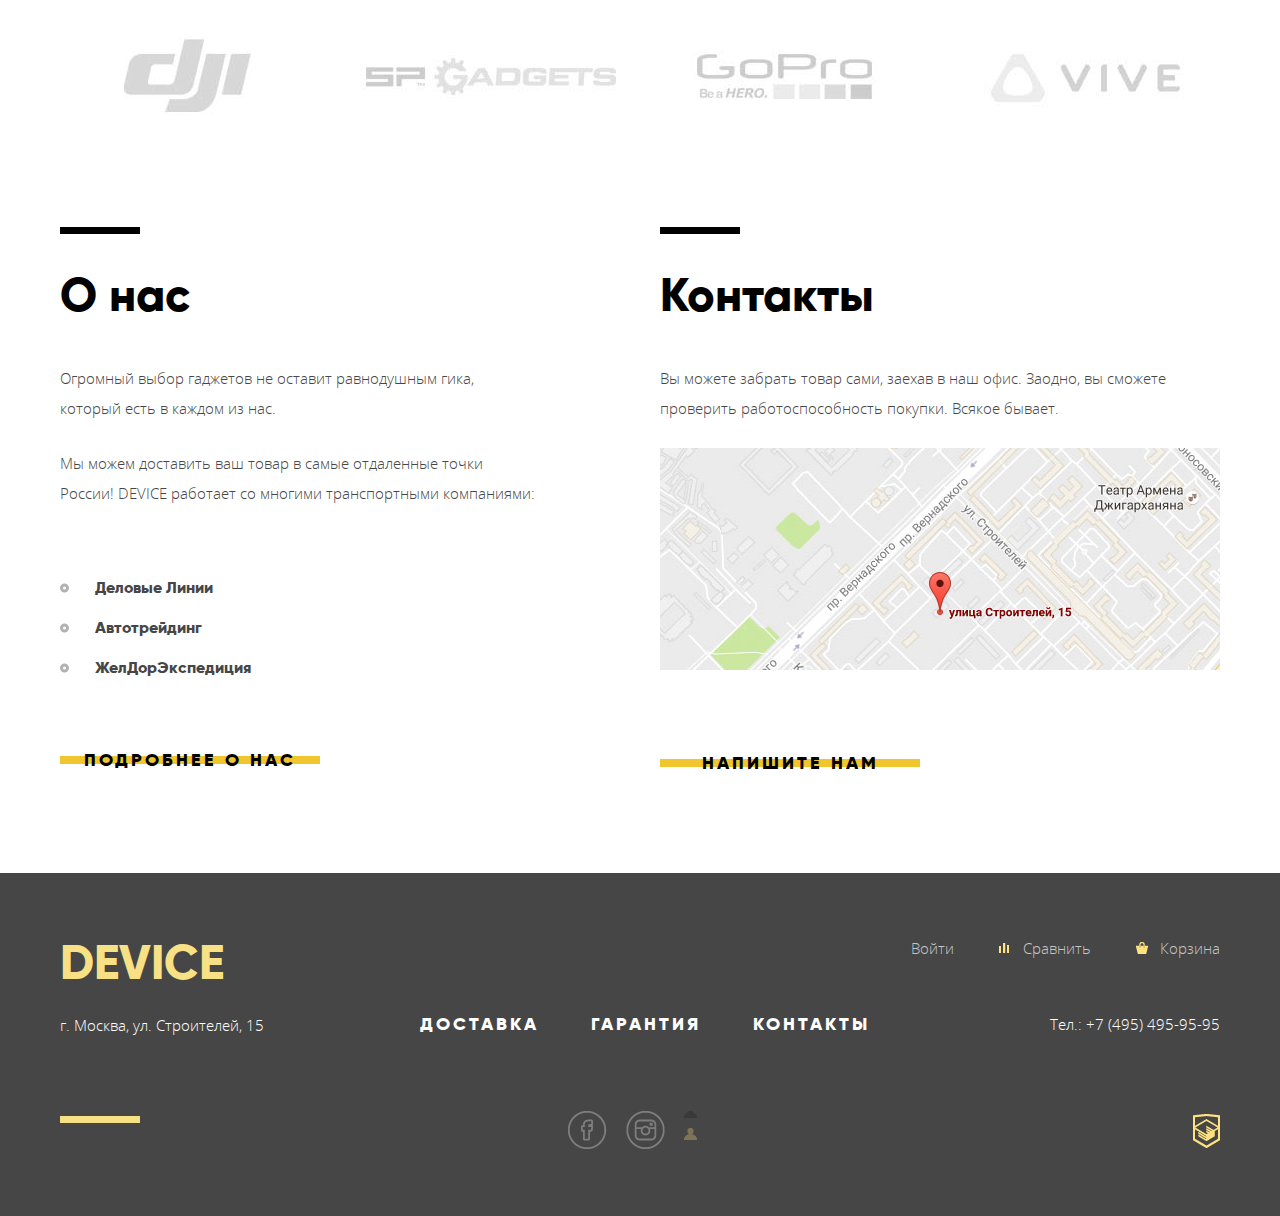
==== commit 8c8f8f89: "Добавил модульное окно и тени" ====
--- a/index.html
+++ b/index.html
@@ -1,4 +1,3 @@
-
 <!DOCTYPE html>
 <html lang="ru">
 <head>
@@ -8,6 +7,12 @@
   <link rel="stylesheet" href="css/style.css">
 </head>
 <body>
+  <input type="radio" id="main-item-btn-1" name="main-item-toggle" checked>
+  <input type="radio" id="main-item-btn-2" name="main-item-toggle">
+  <input type="radio" id="main-item-btn-3" name="main-item-toggle">
+  <input type="radio" id="services-btn-1" name="services-toggle" checked>
+  <input type="radio" id="services-btn-2" name="services-toggle">
+  <input type="radio" id="services-btn-3" name="services-toggle">
   <header class="index-header container">
     <div class="center clearfix">
       <div class="logo">
@@ -32,10 +37,8 @@
               <li><a href="#">Виртуальная реальность</a></li>
               <li><a href="#">Фитнесс-браслеты</a></li>
               <li><a href="#">Квадрокоптеры</a></li>
-              <br>
-              <li><a href="#">Моноподы для селфи</a></li>
+              <li><a href="catalog.html">Моноподы для селфи</a></li>
               <li><a href="#">Умные часы</a></li>
-              <br>
               <li><a href="#">Экшн-камеры</a></li>
             </ul>
           </li>
@@ -47,19 +50,19 @@
     </div>
   </header>
   <main class="index-main">
-    <div class="slider container clearfix">
+    <div class="slider container">
       <ul class="slider-btn">
         <li>
-          <button></button>
+          <label for="main-item-btn-1"></label>
         </li>
         <li>
-          <button></button>
+          <label for="main-item-btn-2"></label>
         </li>
         <li>
-          <button></button>
+          <label for="main-item-btn-3"></label>
         </li>
       </ul>
-      <section class="main-item">
+      <section class="main-item slider-first clearfix" id="slide-1">
         <img src="img/slider-1.png" width="384" height="486" alt="slider-1">
         <div class="main-description">
           <span class="number-slide">01</span>
@@ -89,7 +92,7 @@
           </ul>
         </div>
       </section>
-      <section class="main-item hidden">
+      <section class="main-item slider-second clearfix" id="slide-2">
         <img src="img/slider-2.png" width="345" height="485" alt="slider-2">
         <div class="main-description">
           <span class="number-slide">02</span>
@@ -101,7 +104,7 @@
             Мотивирующие фитнес браслеты помогут найти в себе силы
             не пропускать занятия и соблюдать диету.
           </p>
-          <a href="#">Подробнее</a>
+          <a class="device-btn" href="#">Подробнее</a>
           <ul class="main-features">
             <li>
               48 часов<br>
@@ -110,7 +113,7 @@
           </ul>
         </div>
       </section>
-      <section class="main-item hidden">
+      <section class="main-item slider-third clearfix" id="slide-3">
         <img src="img/slider-3.png" width="526" height="334" alt="slider-3">
         <div class="main-description">
           <span class="number-slide">03</span>
@@ -122,7 +125,7 @@
             Этот обычный, на первый взгляд, квадрокоптер оснащен
             мощным лазером, замаскированным под стандартную камеру.
           </p>
-          <a href="#">Подробнее</a>
+          <a class="device-btn" href="#">Подробнее</a>
           <ul class="main-features">
             <li>
               800 м<br>
@@ -143,7 +146,7 @@
         </div>
         Виртуальная реальность
       </a>
-      <a href="#">
+      <a href="catalog.html">
         <div class="type-block m-type-block-selfie">
           <img src="img/popular-2.png" width="86" height="117" alt="monopods">
         </div>
@@ -175,20 +178,20 @@
         Квадрокоптеры
       </a>
     </section>
-    <section class="services clearfix">
-      <div class="container">
+    <section class="services">
+      <div class="container clearfix">
         <ul class="services-btn">
           <li>
-            <button>Доставка</button>
-          </li>
-          <li>
-            <button>Гарантия</button>
-          </li>
-          <li>
-            <button>Кредит</button>
+            <label for="services-btn-1">Доставка</label>
+          </li>
+          <li>
+            <label for="services-btn-2">Гарантия</label>
+          </li>
+          <li>
+            <label for="services-btn-3">Кредит</label>
           </li>
         </ul>
-        <section class="services-item courier">
+        <section class="services-item courier" id="services-courier">
           <h2>Доставка</h2>
           <p>
             Мы с удовольствием доставим ваш товар прямо к вашему
@@ -196,7 +199,7 @@
             заработаем, поднимая его на ваш этаж.
           </p>
         </section>
-        <section class="services-item warranty hidden">
+        <section class="services-item warranty" id="services-warranty">
           <h2>Гарантия</h2>
           <p>
             Если из-за возгарания купленного у нас товара у вас сгорит
@@ -204,7 +207,7 @@
             Товар, не дом, конечно же.
           </p>
         </section>
-        <section class="services-item credit hidden">
+        <section class="services-item credit" id="services-credit">
           <h2>Кредит</h2>
           <p>
             Залезть в долговую яму стало проще! Кредитные
@@ -305,11 +308,23 @@
       </div>
     </div>
   </footer>
-  <form class="write-us hidden" action="https://echo.htmlacademy.ru" method="post">
-    <label><input type="text">Ваше имя:</label>
-    <label><input type="text">Ваш e-mail:</label>
-    <label><input type="text">Текст письма:</label>
-    <input type="submit" value="Отправить">
-  </form>
+  <div class="modal-write-us hidden">
+    <button class="modal-close" type="button" tittle="Закрыть">Закрыть</button>
+    <form class="form-write-us" action="https://echo.htmlacademy.ru" method="post">
+      <label class="form-write-us-name">
+        Ваше имя:
+        <input type="text" name="name" placeholder="Представтесь, пожалуйста">
+      </label>
+      <label class="form-write-us-email">
+        Ваш e-mail:
+        <input type="text" name="email" placeholder="Для отправки ответа">
+      </label>
+      <label class="form-write-us-letter">
+        Текст письма:
+        <textarea name="letter" placeholder="В свободной форме"></textarea>
+      </label>
+      <button type="submit">Отправить</button>
+    </form>
+  </div>
 </body>
 </html>
--- a/css/style.css
+++ b/css/style.css
@@ -39,11 +39,15 @@
   font-style: normal;
 }
 
-h2 {
+h1, h2, h3, h4 {
   font-family: "Gilroy ExtraBold";
   font-size: 47px;
   line-height: normal;
   color: #000000;
+}
+
+body > input[type="radio"] {
+  display: none;
 }
 
 .clearfix::after {
@@ -100,33 +104,33 @@
   float: left;
   position: relative;
   margin-bottom: 45px;
-  padding-left: 40px;
-  width: 440px;
-  min-height: 49px;
+  width: 400px;
+  height: 47px;
   line-height: 36px;
 }
 
 .search-form::before {
   content: "";
-  width: 16px;
-  height: 16px;
+  width: 18px;
+  height: 18px;
   position: absolute;
   top: 50%;
-  left: 2px;
-  transform: translate(0, -50%) translateY(-2px);
+  left: 0px;
+  transform: translateY(-50%);
   background-image: url("../img/sprite.png");
   background-repeat: no-repeat;
-  background-position: -5px -341px;
-
+  background-position: -4px -340px;
 }
 
 .search-form input[type="search"] {
   background-color: #f7e296;
   opacity: 0.3;
   border: none;
-  width: 300px;
-  min-height: 44px;
+  width: 315px;
+  min-height: 49px;
   border-bottom: 2px solid transparent;
+  border-top: 2px solid transparent;
+  padding-left: 40px;
 }
 
 .search-form input[type="search"]:hover {
@@ -142,9 +146,9 @@
 .search-form input[type="submit"] {
   display: none;
   border: 2px solid black;
-  width: 82px;
-  height: 45px;
-  margin-left: -3px;
+  width: 85px;
+  height: 49px;
+  margin-left: -4px;
   background-color: #f7e296;
   cursor: pointer;
 }
@@ -174,61 +178,49 @@
   margin-left: 40px;
   padding-left: 25px;
   line-height: 36px;
-}
-
-.user-block .enter {
-  position: relative;
+  position: relative;
+  float: right;
+}
+
+a.enter {
   float: left;
   margin-left: 0;
 }
 
-.enter::before {
+a.exit {
+  float: left;
+  margin-left: 15px;
+  padding-left: 0;
+  opacity: 0.3;
+}
+
+.user-block a::before {
   content: "";
   position: absolute;
   top: 50%;
   left: 0;
-  width: 13px;
+  width: 14px;
   height: 12px;
   transform: translateY(-50%);
   background-image: url("../img/sprite.png");
   background-repeat: no-repeat;
-  background-position: -5px -415px;
-}
-
-.user-block .basket {
-  position: relative;
-  float: right;
+}
+
+.exit::before {
+  display: none;
+}
+
+.enter::before {
+  background-position: -4px -467px;
 }
 
 .basket::before {
-  content: "";
-  position: absolute;
-  top: 50%;
-  left: 0;
-  width: 12px;
-  height: 12px;
-  transform: translateY(-50%);
-  background-image: url("../img/sprite.png");
-  background-repeat: no-repeat;
-  background-position: -5px -5px;
-}
-
-.user-block .compare {
-  position: relative;
-  float: right;
-}
+  background-position: -4px -5px;
+}
+
 
 .compare::before {
-  content: "";
-  position: absolute;
-  top: 50%;
-  left: 0;
-  width: 12px;
-  height: 12px;
-  transform: translateY(-50%);
-  background-image: url("../img/sprite.png");
-  background-repeat: no-repeat;
-  background-position: -5px -71px;
+  background-position: -4px -71px;
 }
 
 .user-block a:hover {
@@ -241,6 +233,7 @@
 
 .main-nav {
   clear: both;
+  position: relative;
 }
 
 .main-nav ul {
@@ -300,32 +293,37 @@
 
 .main-nav>ul>li:nth-of-type(3) {
   width: 120px;
-  margin-left: 20px;
+  margin-left: 27px;
 }
 
 .main-nav>ul>li:last-of-type {
   width: 120px;
-  margin-left: 114px;
+  margin-left: 107px;
   margin-right: -5px;
-}
-
-.catalog-add:hover {
-  display: block;
 }
 
 .catalog-add {
   display: none;
   position: absolute;
-  z-index: 1;
+  z-index: 5;
+  bottom: -188px;
+  font-size: 0;
+  background-color: #f7e296;
+  width: 640px;
+  height: 148px;
+  padding-top: 40px;
+}
+
+.catalog-add::before {
+  content: "";
+  position: absolute;
+  z-index: -1;
+  left: -60px;
   bottom: 0;
-  left: 0;
-  font-size: 0;
-  vertical-align: baseline;
+  width: 1160px;
+  height: 148px;
+  padding-top: 40px;
   background-color: #f7e296;
-  width: 1160px;
-  min-height: 148px;
-  padding-top: 35px;
-
 }
 
 .main-nav>ul>li:first-of-type>a:hover + .catalog-add,
@@ -333,14 +331,17 @@
   display: block;
 }
 
-.catalog-add li:first-of-type,
-.catalog-add br + li {
-  margin-left: 60px;
+.catalog-add li:nth-child(3n+1) {
   margin-right: 40px;
 }
 
+.catalog-add li:last-child {
+  display: block;
+}
+
 .catalog-add li {
   display: inline-block;
+  vertical-align: baseline;
   width: 200px;
 }
 
@@ -357,8 +358,8 @@
 }
 
 .main-item {
-  position: relative;
-  padding-left: 80px;
+  display: none;
+  position: relative;
   padding-right: 60px;
   min-height: 400px;
   top: -109px;
@@ -366,20 +367,70 @@
 
 .slider {
   position: relative;
+  min-height: 495px;
+}
+
+.main-item img {
+  float: left;
+}
+
+.slider-first img {
+  padding-left: 85px;
+}
+
+.slider-second img {
+  padding-top: 10px;
+  padding-left: 110px;
+}
+
+.slider-third img {
+  padding-top: 63px;
+  padding-left: 30px;
 }
 
 .slider-btn {
   position: absolute;
-  bottom: 250px;
-  right: 80px;
+  z-index: 3;
+  bottom: 270px;
+  right: 85px;
+  padding-left: 0;
+  font-size: 0;
+  vertical-align: baseline;
 }
 
 .slider-btn li {
   display: inline-block;
-}
-
-.slider img {
-  float: left;
+  margin-left: 23px;
+}
+
+.slider-btn li:first-child {
+  margin-left: 0;
+}
+
+.slider-btn label {
+  padding: 2px;
+  outline: none;
+  border: 3px solid #000000;
+  border-radius: 50%;
+  background-color: transparent;
+  opacity: 0.3;
+  cursor: pointer;
+}
+
+.slider-btn label:hover {
+  opacity: 0.4
+}
+
+#main-item-btn-1:checked ~ .index-main label[for="main-item-btn-1"],
+#main-item-btn-2:checked ~ .index-main label[for="main-item-btn-2"],
+#main-item-btn-3:checked ~ .index-main label[for="main-item-btn-3"] {
+  opacity: 1;
+}
+
+#main-item-btn-1:checked ~ .index-main #slide-1,
+#main-item-btn-2:checked ~ .index-main #slide-2,
+#main-item-btn-3:checked ~ .index-main #slide-3 {
+  display: block;
 }
 
 .main-description {
@@ -401,6 +452,7 @@
 
 .number-slide {
   position: absolute;
+  z-index: 1;
   right: -10px;
   top: -15px;
   font-family: "Gilroy ExtraBold";
@@ -410,22 +462,23 @@
 }
 
 .main-description h2 {
-  margin-bottom: 25px;
+  position: relative;
+  z-index: 2;
+  margin-bottom: 20px;
 }
 .main-description p {
-  margin-bottom: 50px;
+  margin-bottom: 45px;
   line-height: 30px;
 }
 
 .main-description a {
   margin-bottom: 45px;
+  width: 220px;
 }
 
 .device-btn {
   position: relative;
   display: inline-block;
-  padding-left: 40px;
-  padding-right: 40px;
   padding-top: 9px;
   padding-bottom: 9px;
   height: 22px;
@@ -434,10 +487,9 @@
   font-size: 18px;
   color: #000000;
   text-transform: uppercase;
-
-
   letter-spacing: 3px;
   vertical-align: top;
+  text-align: center;
 }
 
 .device-btn:active {
@@ -452,7 +504,7 @@
   left: 0;
   width: 100%;
   height: 20%;
-  background-color: #fce520;
+  background-color: #f0c52e;
   transition: all 0.2s ease-in;
 }
 
@@ -524,6 +576,7 @@
   background-color: #f7e296;
   text-align: center;
   margin-bottom: 35px;
+  transition: background-color 0.2s ease-in;
 }
 
 .m-type-block-selfie {
@@ -562,11 +615,14 @@
   margin-bottom: 30px;
 }
 
-.services-btn button {
+.services-btn label {
+  display: inline-block;
   position: relative;
   z-index: 0;
   width: 160px;
-  height: 40px;
+  height: 22px;
+  padding-top: 8px;
+  padding-bottom: 8px;
   border: none;
   outline: none;
   background-color: transparent;
@@ -574,10 +630,12 @@
   font-size: 18px;
   letter-spacing: 3px;
   text-transform: uppercase;
-  transition: all 0.2s ease-in;
-}
-
-.services-btn button::before {
+  cursor: pointer;
+  text-align: center;
+  color: #000000;
+}
+
+.services-btn label::before {
   content: "";
   display: block;
   width: 100%;
@@ -587,26 +645,40 @@
   left: 0;
   z-index: -1;
   background-color: #f0c52e;
-  transition: all 0.2s ease-in;
-}
-
-.services-btn button:hover::before {
+  transition:
+    top 0.2s ease-in,
+    height 0.2s ease-in;
+}
+
+.services-btn label:hover::before {
   height: 100%;
   top: 0;
 }
 
-.services-btn button:active::before {
+#services-btn-1:checked ~ .index-main label[for="services-btn-1"],
+#services-btn-2:checked ~ .index-main label[for="services-btn-2"],
+#services-btn-3:checked ~ .index-main label[for="services-btn-3"] {
+  color: #f7e184;
+}
+
+#services-btn-1:checked ~ .index-main label[for="services-btn-1"]::before,
+#services-btn-2:checked ~ .index-main label[for="services-btn-2"]::before,
+#services-btn-3:checked ~ .index-main label[for="services-btn-3"]::before {
   width: 280px;
   height: 100%;
   top: 0;
   background-color: #000000;
 }
 
-.services-btn button:active {
-  color: #f7e184;
+
+#services-btn-1:checked ~ .index-main #services-courier,
+#services-btn-2:checked ~ .index-main #services-warranty,
+#services-btn-3:checked ~ .index-main #services-credit {
+  display: block;
 }
 
 .services-item {
+  display: none;
   position: relative;
   float: right;
   width: 700px;
@@ -670,13 +742,15 @@
   opacity: 0;
 }
 
+.partners img {
+  transition: opacity 0.2s ease-in;
+}
+
 .partners a:hover img:first-child {
-  transition: opacity 0.5s ease-in;
   opacity: 0;
 }
 
 .partners a:hover img:last-child {
-  transition: opacity 0.5s ease-in;
   opacity: 1;
 }
 
@@ -717,12 +791,16 @@
   font-size: 16px;
   line-height: 40px;
   padding-left: 0;
-  margin-bottom: 64px;
+  margin-bottom: 52px;
 }
 
 .about-us li {
   position: relative;
   padding-left: 35px;
+}
+
+.about-us a {
+  width: 260px;
 }
 
 .about-us li::before {
@@ -738,7 +816,11 @@
 }
 
 .contacts img {
-  margin-bottom: 70px;
+  margin-bottom: 69px;
+}
+
+.contacts a {
+  width: 260px;
 }
 
 .index-footer {
@@ -763,7 +845,16 @@
   text-decoration: none;
 }
 
+.footer-left a:hover {
+  color: #f0c52e;
+}
+
+.footer-left a:active {
+  opacity: 0.3;
+}
+
 .footer-left p {
+  margin-top: 18px;
   line-height: 30px;
   color: #ffffff;
 }
@@ -836,7 +927,7 @@
 }
 
 .social-btn-tw {
-  background-position: -5px -367px;
+  background-position: -5px -420px;
 }
 
 .social-btn:hover {
@@ -856,7 +947,7 @@
 }
 
 .footer-user-block {
-  margin-bottom: 50px;
+  margin-bottom: 46px;
 }
 
 .footer-user-block a {
@@ -883,42 +974,42 @@
 }
 
 .login-1::before {
+  width: 14px;
+  height: 12px;
+}
+
+.compare-1::before {
+  width: 12px;
+  height: 10px;
+}
+
+.basket-1::before {
   width: 13px;
   height: 12px;
 }
 
+.login-1::before {
+  background-position: -4px -489px;
+}
+
+.login-1:hover::before {
+  background-position: -4px -511px;
+}
+
 .compare-1::before {
-  width: 10px;
-  height: 10px;
+  background-position: -4px -91px;
+}
+
+.compare-1:hover::before {
+  background-position: -4px -111px;
 }
 
 .basket-1::before {
-  width: 12px;
-  height: 12px;
-}
-
-.login-1::before {
-  background-position: -5px -437px;
-}
-
-.login-1:hover::before {
-  background-position: -5px -459px;
-}
-
-.compare-1::before {
-  background-position: -5px -91px;
-}
-
-.compare-1:hover::before {
-  background-position: -5px -111px;
-}
-
-.basket-1::before {
-  background-position: -5px -27px;
+  background-position: -4px -27px;
 }
 
 .basket-1:hover::before {
-  background-position: -5px -49px;
+  background-position: -4px -49px;
 }
 
 .footer-user-block a:hover {
@@ -937,20 +1028,164 @@
 .copyright a {
   display: inline-block;
   width: 27px;
-  height: 34px;
+  height: 36px;
   font-size: 0;
   text-decoration: none;
   background-image: url("../img/sprite.png");
   background-repeat: no-repeat;
-  background-position: -5px -179px;
+  background-position: -5px -178px;
 }
 
 .copyright a:hover {
-  background-position: -5px -223px;
+  background-position: -5px -222px;
 }
 
 .copyright a:active {
   opacity: 0.3;
+}
+
+.modal-write-us {
+  position: fixed;
+  top: 50%;
+  left: 50%;
+  transform: translate(-50%, -50%);
+  width: 760px;
+  min-height: 380px;
+  background-color: #ffffff;
+  z-index: 20;
+  padding-left: 100px;
+  padding-right: 100px;
+  padding-top: 95px;
+  padding-bottom: 78px;
+  box-shadow:
+    -40px 0px 40px -40px rgba(2, 4, 6, 0.75),
+    40px 0px 40px -40px rgba(2, 4, 6, 0.75),
+    0 8px 20px 2px rgba(2, 4, 6, 0.2);
+
+
+}
+
+.modal-close {
+  position: absolute;
+  top: 22px;
+  right: 22px;
+  width: 54px;
+  height: 54px;
+  background-color: #f7e296;
+  border-radius: 50%;
+  outline: none;
+  border: none;
+  font-size: 0;
+  cursor: pointer;
+}
+
+.modal-close::after,
+.modal-close::before {
+  content: "";
+  position: absolute;
+  top: 50%;
+  left: 50%;
+  width: 32px;
+  height: 2px;
+  background-color: #ffffff;
+}
+
+.modal-close::after {
+  transform: translateX(-50%) rotate(45deg);
+}
+
+.modal-close::before {
+  transform: translateX(-50%) rotate(-45deg);
+}
+
+.form-write-us {
+  font-size: 0;
+}
+
+.form-write-us label {
+  font-family: "Gilroy ExtraBold";
+  font-size: 18px;
+  line-height: 18px;
+  margin-bottom: 40px;
+}
+
+.form-write-us-name,
+.form-write-us-email {
+  display: inline-block;
+  width: 360px;
+}
+
+.form-write-us-name input,
+.form-write-us-email input {
+  margin-top: 13px;
+  padding-left: 20px;
+  padding-top: 16px;
+  padding-bottom: 16px;
+  width: 360px;
+  border: none;
+  outline: none;
+  background-color: #f2f2f2;
+  font-family: "Open Sans";
+  font-size: 14px;
+  line-height: 18px;
+}
+
+.form-write-us-name {
+  margin-right: 40px;
+}
+
+.form-write-us-letter textarea {
+  margin-top: 13px;
+  width: 740px;
+  padding-top: 16px;
+  padding-bottom: 16px;
+  padding-left: 20px;
+  padding-right: 20px;
+  height: 124px;
+  background-color: #f2f2f2;
+  border: none;
+  outline: none;
+  font-family: "Open Sans";
+  font-size: 14px;
+  line-height: 18px;
+}
+
+.form-write-us button {
+  position: relative;
+  z-index: 1;
+  display: inline-block;
+  width: 200px;
+  height: 40px;
+  margin-top: 40px;
+  font-family: "Gilroy ExtraBold";
+  font-size: 18px;
+  color: rgba(0, 0, 0, 1);
+  letter-spacing: 3px;
+  text-align: center;
+  text-transform: uppercase;
+  background: none;
+  border: none;
+  outline: none;
+  cursor: pointer;
+}
+
+.form-write-us button::before {
+  content: "";
+  z-index: -1;
+  position: absolute;
+  left: 0;
+  top: 40%;
+  width: 100%;
+  height: 20%;
+  background-color: #f0c52e;
+  transition:
+    top 0.2s ease-in,
+    height 0.2s ease-in;
+}
+
+.form-write-us button:hover::before {
+  top: 0;
+  height: 100%;
 }
 
 .catalog-header {
@@ -963,104 +1198,568 @@
 }
 
 .catalog-main {
-  width: 1160px;
-  padding-top: 40px;
-  padding-bottom: 73px;
+  box-sizing: border-box;
+  padding-left: 60px;
 }
 
 .catalog-main h1 {
-  margin-left: 60px;
-  margin-bottom: 35px;
+  margin-bottom: 22px;
 }
 
 .breadscrumbs {
-  margin-left: 20px;
+  padding-left: 0;
   margin-bottom: 50px;
+  font-size: 0;
 }
 
 .breadscrumbs li {
-  display: inline-block;
-}
-
-.main-filter {
+  position: relative;
+  display: inline-block;
+  vertical-align: baseline;
+  padding-right: 38px;
+}
+
+.breadscrumbs li::after {
+  content: "";
+  position: absolute;
+  right: 18px;
+  bottom: 5px;
+  background-image: url("../img/sprite.png");
+  background-repeat: no-repeat;
+  width: 6px;
+  height: 7px;
+  background-position: -4px -403px;
+
+}
+
+.breadscrumbs li:last-child::after {
+  display: none;
+}
+
+.breadscrumbs a {
+  text-decoration: none;
+  font-size: 14px;
+  color: rgba(0, 0, 0, 0.3);
+}
+
+.breadscrumbs a:not(.current):hover {
+  color: rgba(0, 0, 0, 0.6);
+}
+
+.breadscrumbs a:not(.current):active {
+  color: rgba(0, 0, 0, 0.1);
+}
+
+.catalog-filter {
   float: left;
-  width: 328px;
-}
-.main-filter h2 {
-  background-color: #dcdcdc;
-  width: 328px;
-  min-height: 70px;
+  width: 268px;
+}
+
+.catalog-filter h2 {
+  background-color: #dbdbdb;
+  width: 200px;
+  padding-right: 68px;
   font-size: 16px;
+  letter-spacing: 4px;
+  text-transform: uppercase;
   margin-bottom: 0;
   margin-top:0;
-
-}
+  padding-top: 25px;
+  padding-bottom: 26px;
+
+}
+
 .filter-form {
-  background-color: #ebebeb;
-  width: 258px;
-  padding-right: 70px;
-  min-height: 1114px;
-}
-
-.main-sort {
-  min-height: 70px;
-  background-color: #ebebeb;
-  margin-bottom: 70px;
-}
-
-.main-sort h2 {
-  float: left;
-  margin-left: 72px;
-  margin-right: 50px;
-  font-size: 16px;
-}
-
-.main-sort ul {
-  float: left;
-}
-
-.main-sort li {
-  display: inline-block;
-  margin-left: 28px;
+  background-color: #efefef;
+  width: 200px;
+  padding-right: 68px;
+  min-height: 1138px;
+  padding-top: 75px;
+}
+
+.filter-form fieldset {
+  position: relative;
+  border: none;
+  padding: 0;
+  margin: 0;
+  padding-bottom: 56px;
+}
+
+.filter-form fieldset:last-of-type {
+  padding-bottom: 30px;
+}
+
+.filter-form fieldset::before {
+  content: "";
+  position: absolute;
+  top: -16px;
+  width: 100%;
+  height: 2px;
+  background-color: #000000;
+}
+
+.form-legend {
+  font-family: "Gilroy ExtraBold";
+  font-size: 18px;
+  color: #000000;
+  margin-bottom: 25px;
+}
+
+.range-controls {
+  position: relative;
+  width: 200px;
+  padding-left: 5px;
+}
+
+.range-controls .bar {
+  width: 112px;
+  height: 2px;
+  background: #91c92f;
+}
+
+.range-controls .toggle {
+  position: absolute;
+  top: -6px;
+  left: 0px;
+  width: 10px;
+  height: 10px;
+  border: 2px solid black;
+  border-radius: 50%;
+  background: #eeeeee;
+  cursor: pointer;
+}
+
+.range-controls .toggle:active {
+  background-color: #7eae29;
+  border: 3px solid white;
+  box-shadow: 0 5px 5px -3px rgba(0, 0, 0, 0.75);
+}
+
+.range-controls .toggle-min {
+  left: 0px;
+}
+
+.range-controls .toggle-max {
+  left: 112px;
+}
+
+.range-controls .scale {
+  height: 2px;
+  background-color: #dbdbdb;
+}
+
+.selected-price {
+  margin-top: 9px;
+  font-family: "Gilroy Light";
   font-size: 14px;
+  line-height: 22px;
+  color: rgba(0, 0, 0, 0.2);
+}
+
+.selected-price span:first-child {
+  margin-right: 60px;
+}
+
+.filter-form input[type="checkbox"],
+.filter-form input[type="radio"] {
+  display: none;
+}
+
+.filter-form label {
+  position: relative;
+  display: block;
+  padding-left: 40px;
+  font-size: 14px;
+  line-height: 40px;
+  cursor: pointer;
+}
+
+.filter-form label::before {
+  content: "";
+  position: absolute;
+  left: 0;
+  top: 8px;
+  width: 23px;
+  height: 23px;
+}
+
+.filter-form input[type="checkbox"] + label::before,
+.filter-form input[type="checkbox"]:checked + label::before{
+  background-color: #dbdbdb;
+}
+
+.filter-form input[type="checkbox"] + label:hover::before {
+  background-color: #cecece;
+}
+
+.filter-form input[type="checkbox"]:checked + label:hover::before {
+  background-color: #c4c4c4;
+}
+
+.filter-form input[type="checkbox"]:checked + label::after {
+  content: "";
+  position: absolute;
+  left: 6px;
+  bottom: 16px;
+  width: 12px;
+  height: 8px;
+  background-image: url("../img/sprite.png");
+  background-repeat: no-repeat;
+  background-position: -5px -385px;
+}
+
+.filter-form input[type="radio"] + label::before {
+  box-sizing: border-box;
+  border: 2px solid #dbdbdb;
+  border-radius: 50%;
+}
+
+.filter-form input[type="radio"] + label:hover::before {
+  border: 2px solid #cecece;
+}
+
+.filter-form input[type="radio"]:checked + label::before {
+  border: 2px solid #c4c4c4;
+}
+
+.filter-form input[type="radio"]:checked + label::after {
+  content: "";
+  position: absolute;
+  left: 7px;
+  top: 15px;
+  box-sizing: border-box;
+  width: 9px;
+  height: 9px;
+  border: 2px solid black;
+  border-radius: 50%;
+}
+
+.filter-form button {
+  position: relative;
+  z-index: 1;
+  width: 200px;
+  height: 40px;
+  padding-left: 40px;
+  padding-right: 40px;
+  border: none;
+  outline: none;
+  background-color: transparent;
+  font-family: "Gilroy ExtraBold";
+  font-size: 18px;
+  letter-spacing: 3px;
+  text-transform: uppercase;
+  cursor: pointer;
+}
+
+.filter-form button::before {
+  content: "";
+  display: block;
+  width: 100%;
+  height: 20%;
+  position: absolute;
+  top: 40%;
+  left: 0;
+  z-index: -1;
+  background-color: #f0c52e;
+  transition:
+    top 0.2s ease-in,
+    height 0.2s ease-in;
+}
+
+.filter-form button:active {
+  color: rgba(0, 0, 0, 0.3);
+}
+
+.filter-form button:hover::before {
+  height: 100%;
+  top: 0;
 }
 
 .catalog-items {
   float: right;
   width: 832px;
+}
+
+.catalog-sort {
+  min-height: 19px;
+  background-color: #ebebeb;
+  margin-bottom: 59px;
+  padding-top: 25px;
+  padding-bottom: 26px;
+}
+
+.catalog-sort h2 {
+  float: left;
+  margin: 0;
+  padding-left: 72px;
+  font-size: 16px;
+  text-transform: uppercase;
+  font-size: 16px;
+  letter-spacing: 3px;
+}
+
+.catalog-sort ul {
+  float: left;
+  padding-left: 56px;
   font-size: 0;
 }
 
-.all-items {
+.catalog-sort li {
+  display: inline-block;
+  vertical-align: middle;
+  margin-right: 30px;
+}
+
+.catalog-sort li:nth-child(3) {
+  margin-right: 187px;
+}
+
+li.btn-leaf {
+  width: 17px;
+  height: 9px;
+  margin-left: 26px;
+  margin-right: 0;
+}
+
+.catalog-sort a {
+  font-family: "Open Sans";
+  font-size: 14px;
+  line-height: 18px;
+  color: #000000;
+  text-decoration: none;
+  opacity: 0.3;
+}
+
+.catalog-sort a:hover {
+  opacity: 0.6;
+}
+.catalog-sort .current,
+.catalog-sort .current:hover {
+  opacity: 1;
+}
+
+.btn-leaf a {
+  position: relative;
+  color: rgba(0, 0, 0, 0);
+  opacity: 0.2;
+}
+
+.btn-leaf a:hover {
+  opacity: 0.4;
+}
+
+.btn-leaf a::before {
+  content: "";
+  position: absolute;
+  left: 0;
+  top: 0;
+  width: 17px;
+  height: 9px;
+  background-image: url("../img/sprite.png");
+  background-repeat: no-repeat;
+  background-position: -5px -367px;
+}
+
+.btn-leaf .btn-up::before {
+  transform: rotate(180deg);
+}
+
+.found-items {
   padding-left: 72px;
+  font-size: 0;
+  margin-bottom: 9px;
 }
 
 .object-item {
+  position: relative;
   display: inline-block;
   width: 360px;
-  min-height: 440px;
-  font-size: 14px;
+  min-height: 486px;
+  margin-top: 11px;
   vertical-align: top;
+  font-size: 0;
 }
 
 .object-item:nth-of-type(2n+1) {
   margin-right: 40px;
 }
 
+.object-item img {
+  width: 360px;
+  height: 380px;
+  margin-bottom: 34px;
+}
+
+.object-item img:hover {
+  opacity: 0.3;
+}
+
+.object-item img:hover + .object-action,
+.object-action:hover {
+  display: block;
+}
+
+.object-action {
+  display: none;
+  position: absolute;
+  z-index: 1;
+  top: 170px;
+  left: 80px;
+  width: 200px;
+}
+
+.object-action:hover::before {
+  content: "";
+  position: absolute;
+  z-index: -1;
+  top: -170px;
+  left: -80px;
+  width: 360px;
+  height: 380px;
+  background-color: rgba(255, 255, 255, 0.7);
+}
+
+.object-action a {
+  display: inline-block;
+  width: 200px;
+  text-decoration: none;
+  color: rgba(0, 0, 0, 1);
+  text-align: center;
+}
+
+.object-action .object-action-buy {
+  position: relative;
+  z-index: 1;
+  height: 22px;
+  padding-top: 9px;
+  padding-bottom: 9px;
+  background-color: transparent;
+  font-family: "Gilroy ExtraBold";
+  font-size: 18px;
+  letter-spacing: 3px;
+  text-transform: uppercase;
+}
+
+.object-action .object-action-buy::before {
+  content: "";
+  display: block;
+  width: 100%;
+  height: 20%;
+  position: absolute;
+  top: 40%;
+  left: 0;
+  z-index: -1;
+  background-color: #f0c52e;
+  transition:
+    top 0.2s ease-in,
+    height 0.2s ease-in;
+}
+
+.object-action .object-action-buy:active {
+  color: rgba(0, 0, 0, 0.3);
+}
+
+.object-action .object-action-buy:hover::before {
+  height: 100%;
+  top: 0;
+}
+
+.object-action .object-action-compare {
+  color: rgba(0, 0, 0, 0.5);
+  font-size: 13px;
+  line-height: 36px;
+}
+
+.object-action .object-action-compare:hover {
+  color: rgba(0, 0, 0, 1);
+}
+
+.object-action .object-action-compare:active {
+  color: rgba(0, 0, 0, 0.2);
+}
+
+.object-item h3 {
+  display: inline-block;
+  width: 260px;
+  font-size: 18px;
+  margin: 0;
+}
+
+.object-item span {
+  display: inline-block;
+  padding-top: 3px;
+  width: 100px;
+  font-family: "Gilroy Light";
+  font-size: 16px;
+  text-align: right;
+  vertical-align: top;
+}
 
 .catalog-nav {
   font-size: 0;
   background-color: #ebebeb;
-  margin-top: 35px;
   margin-left: 72px;
-  width: 720px;
-  min-height: 20px;
+  width: 760px;
+  min-height: 70px;
+  padding-left: 0;
+  vertical-align: middle;
+}
+
+.catalog-nav li {
+  display: inline-block;
+  font-size: 14px;
+  margin-right: 28px;
+}
+
+.catalog-nav li:first-child,
+.catalog-nav li:nth-child(4) {
+  margin-right: 213px;
+}
+
+.catalog-nav li:nth-child(3) {
+  margin-right: 23px;
+}
+
+.catalog-nav li:last-child {
+  margin-right: 0;
+}
+
+.catalog-nav a {
+  display: inline-block;
+  text-decoration: none;
+  font-family: "Gilroy ExtraBold";
+  font-size: 16px;
+  letter-spacing: 3px;
+  color: rgba(0, 0, 0, 1);
+  text-transform: uppercase;
+  vertical-align: baseline;
+}
+
+.catalog-nav li:first-child a,
+.catalog-nav li:last-child a {
   padding: 25px;
-  vertical-align: middle;
-}
-
-.catalog-nav li {
-  display: inline-block;
-  font-size: 14px;
-  margin-right: 20px;
-}
+  width: 75px;
+  height: 20px;
+}
+
+.catalog-nav li:not(:first-child):not(:last-child) a:not(.current) {
+  color: rgba(0, 0, 0, 0.3);
+}
+
+.catalog-nav li:not(:first-child):not(:last-child) a:not(.current):hover {
+  color: rgba(0, 0, 0, 0.6);
+}
+
+.catalog-nav li:not(:first-child):not(:last-child) a:not(.current):active {
+  color: rgba(0, 0, 0, 0.1);
+}
+
+.catalog-nav li:first-child:hover,
+.catalog-nav li:last-child:hover {
+  background-color: #d9d9d9;
+}
+
+.catalog-nav li:first-child a:active,
+.catalog-nav li:last-child a:active {
+  color: rgba(0, 0, 0, 0.3);
+}
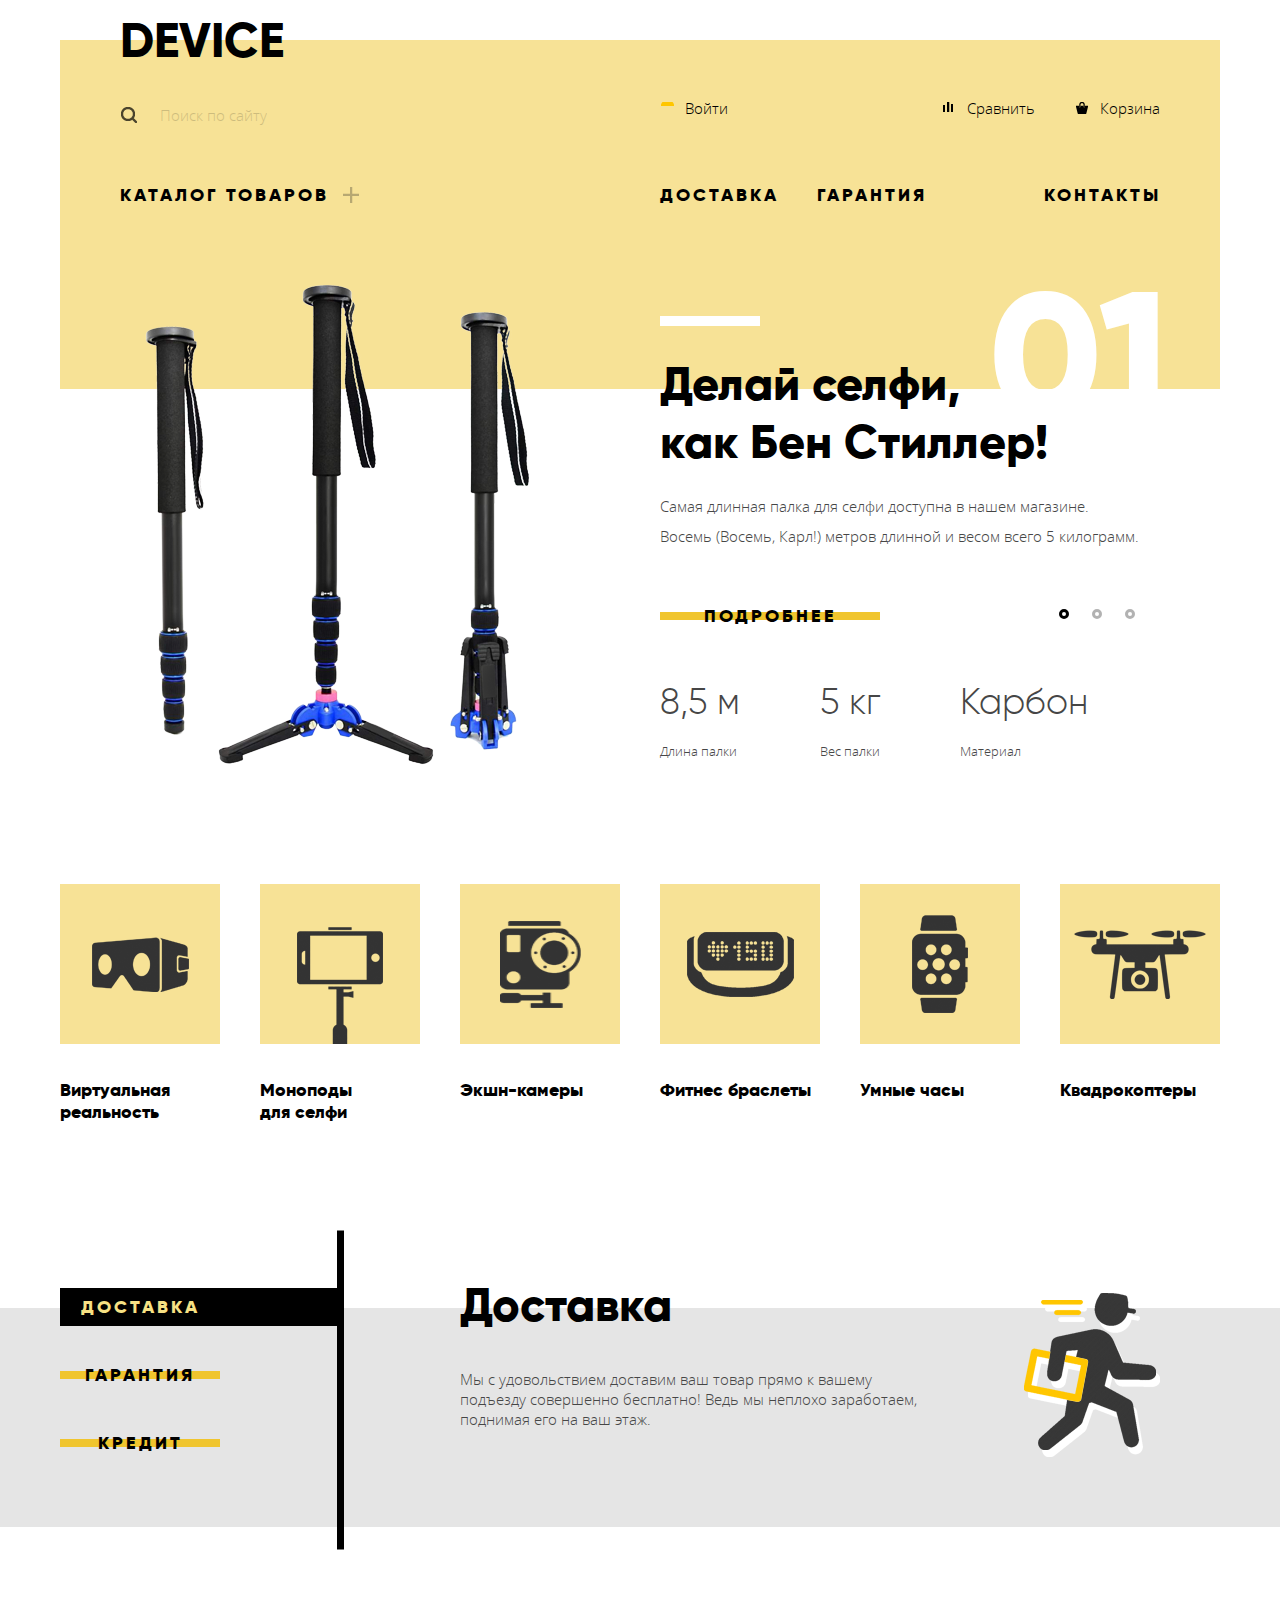
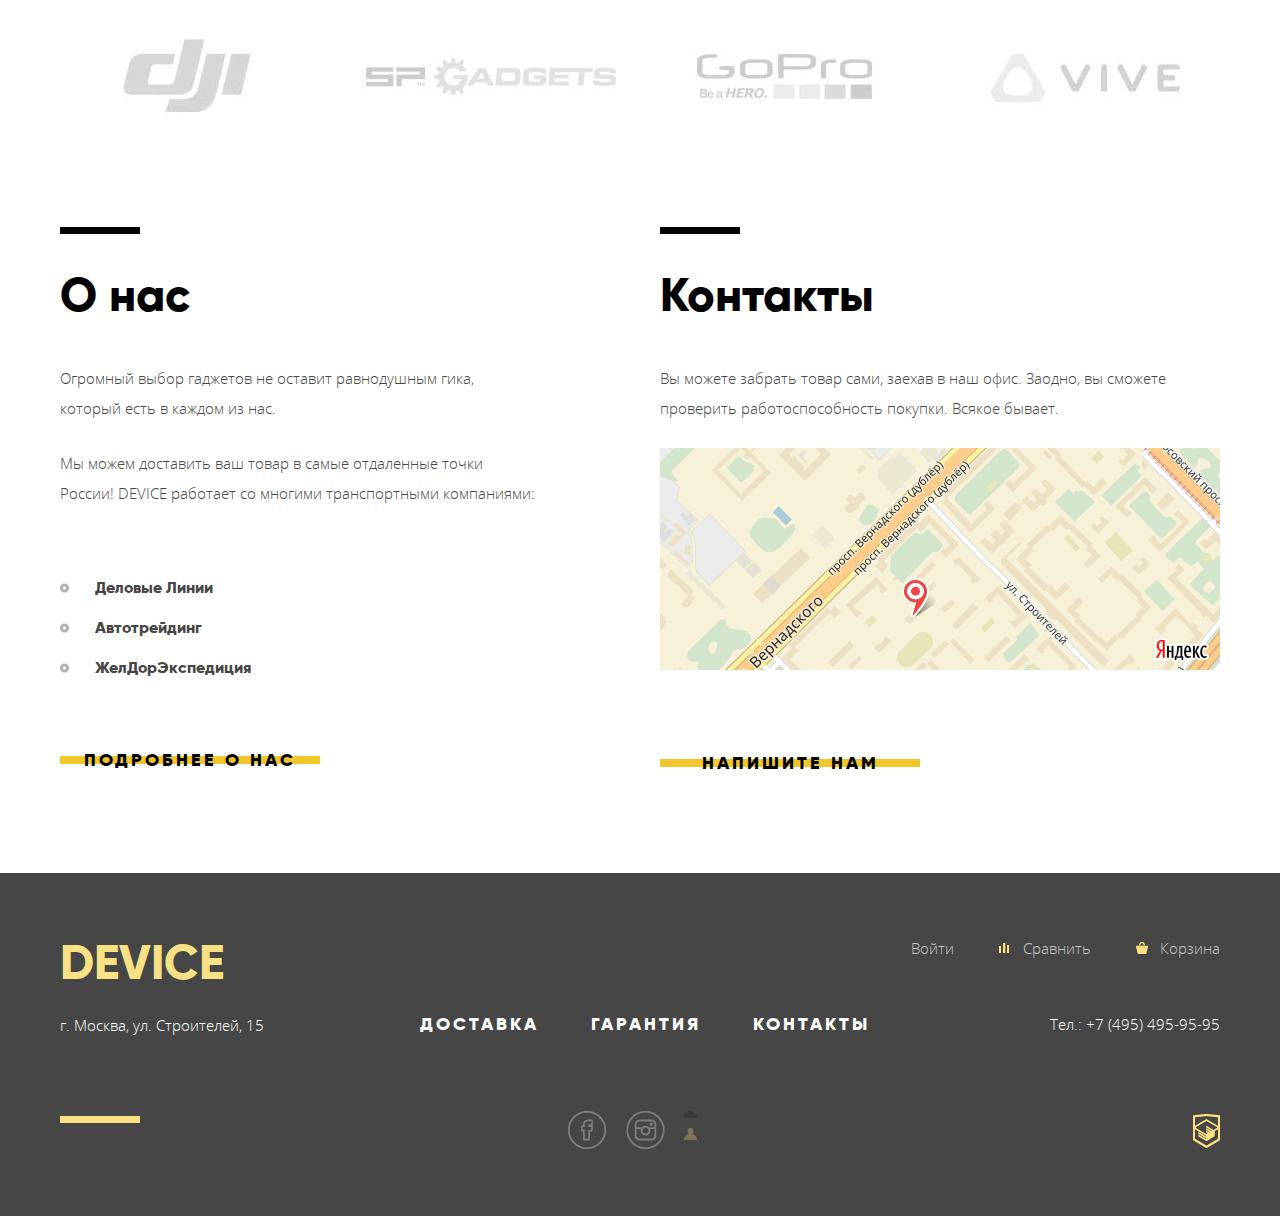
==== commit 220d8eea: "Добавил модальную карту, js для отображения модальных окон, поправил вид в IE" ====
--- a/index.html
+++ b/index.html
@@ -218,19 +218,19 @@
       </div>
     </section>
     <section class="partners container">
-      <a href="#">
+      <a href="http://www.dji.com/">
         <img src="img/logo-1-1.jpg" width="260" height="100" alt="dji">
         <img src="img/logo-1.jpg" width="260" height="100" alt="dji-color">
       </a>
-      <a href="#">
+      <a href="http://www.sp-gadgets.com/">
         <img src="img/logo-2-1.jpg" width="260" height="100" alt="sp-gadgets">
         <img src="img/logo-2.jpg" width="260" height="100" alt="sp-gadgets-color">
       </a>
-      <a href="#">
+      <a href="http://gopro.ru/">
         <img src="img/logo-3-1.jpg" width="260" height="100" alt="go-pro">
         <img src="img/logo-3.jpg" width="260" height="100" alt="go-pro-color">
       </a>
-      <a href="#">
+      <a href="https://www.htcvive.com/">
         <img src="img/logo-4-1.jpg" width="260" height="100" alt="vive">
         <img src="img/logo-4.jpg" width="260" height="100" alt="vive-color">
       </a>
@@ -266,8 +266,8 @@
           Вы можете забрать товар сами, заехав в наш офис. Заодно, вы сможете
           проверить работоспособность покупки. Всякое бывает.
         </p>
-        <img src="img/map.jpg" width="560" height="222" alt="map-address">
-        <a class="device-btn" href="#">Напишите нам</a>
+        <img src="img/map-yandex.jpg" width="560" height="222" alt="map-adress">
+        <a class="write-us-btn device-btn" href="#">Напишите нам</a>
       </div>
     </section>
   </main>
@@ -303,28 +303,33 @@
           Тел.: +7 (495) 495-95-95
         </section>
         <section class="copyright">
-          <a href="#">HTML Academy</a>
+          <a href="https://htmlacademy.ru">HTML Academy</a>
         </section>
       </div>
     </div>
   </footer>
-  <div class="modal-write-us hidden">
+  <div class="modal-write-us">
     <button class="modal-close" type="button" tittle="Закрыть">Закрыть</button>
     <form class="form-write-us" action="https://echo.htmlacademy.ru" method="post">
       <label class="form-write-us-name">
         Ваше имя:
-        <input type="text" name="name" placeholder="Представтесь, пожалуйста">
+        <input type="text" name="name" placeholder="Представтесь, пожалуйста" required>
       </label>
       <label class="form-write-us-email">
         Ваш e-mail:
-        <input type="text" name="email" placeholder="Для отправки ответа">
+        <input type="text" name="email" placeholder="Для отправки ответа" required>
       </label>
       <label class="form-write-us-letter">
         Текст письма:
-        <textarea name="letter" placeholder="В свободной форме"></textarea>
+        <textarea name="letter" placeholder="В свободной форме" required></textarea>
       </label>
       <button type="submit">Отправить</button>
     </form>
   </div>
+  <div class="modal-map" id="yandex-map">
+    <button class="modal-close" type="button" tittle="Закрыть">Закрыть</button>
+  </div>
+  <script src="js/script.js"></script>
+  <script type="text/javascript" charset="utf-8" async src="https://api-maps.yandex.ru/services/constructor/1.0/js/?sid=RDUQfAdTpPxf2D-3Zi5kxJBx49zXnQ6N&amp;width=960&amp;height=560&amp;id=yandex-map&amp;lang=ru_RU&amp;sourceType=constructor&amp;scroll=true"></script>
 </body>
 </html>
--- a/css/style.css
+++ b/css/style.css
@@ -104,8 +104,8 @@
   float: left;
   position: relative;
   margin-bottom: 45px;
-  width: 400px;
-  height: 47px;
+  width: 450px;
+  height: 49px;
   line-height: 36px;
 }
 
@@ -147,7 +147,7 @@
   display: none;
   border: 2px solid black;
   width: 85px;
-  height: 49px;
+  min-height: 49px;
   margin-left: -4px;
   background-color: #f7e296;
   cursor: pointer;
@@ -164,6 +164,7 @@
 
 .search-form input[type="search"]:focus + input[type="submit"] {
   display: inline-block;
+  vertical-align: bottom;
 }
 
 
@@ -362,7 +363,7 @@
   position: relative;
   padding-right: 60px;
   min-height: 400px;
-  top: -109px;
+  top: -108px;
 }
 
 .slider {
@@ -572,7 +573,7 @@
   justify-content: center;
   align-items: center;
   width: 160px;
-  min-height: 160px;
+  height: 160px;
   background-color: #f7e296;
   text-align: center;
   margin-bottom: 35px;
@@ -817,6 +818,7 @@
 
 .contacts img {
   margin-bottom: 69px;
+  cursor: pointer;
 }
 
 .contacts a {
@@ -1044,7 +1046,55 @@
   opacity: 0.3;
 }
 
+.modal-close {
+  position: absolute;
+  z-index: 20;
+  top: 22px;
+  right: 22px;
+  width: 54px;
+  height: 54px;
+  background-color: #f7e296;
+  border-radius: 50%;
+  outline: none;
+  border: none;
+  font-size: 0;
+  cursor: pointer;
+}
+
+.modal-close::after,
+.modal-close::before {
+  content: "";
+  position: absolute;
+  top: 50%;
+  left: 50%;
+  width: 32px;
+  height: 2px;
+  background-color: #ffffff;
+}
+
+.modal-close::after {
+  transform: translateX(-50%) rotate(45deg);
+}
+
+.modal-close::before {
+  transform: translateX(-50%) rotate(-45deg);
+}
+
+.modal-close:hover {
+  background-color: #000000;
+}
+
+.modal-close:hover::after,
+.modal-close:hover::before {
+  background-color: #f0c52e;
+}
+
+.modal-close:active {
+  opacity: 0.1;
+}
+
 .modal-write-us {
+  display: none;
   position: fixed;
   top: 50%;
   left: 50%;
@@ -1061,41 +1111,6 @@
     -40px 0px 40px -40px rgba(2, 4, 6, 0.75),
     40px 0px 40px -40px rgba(2, 4, 6, 0.75),
     0 8px 20px 2px rgba(2, 4, 6, 0.2);
-
-
-}
-
-.modal-close {
-  position: absolute;
-  top: 22px;
-  right: 22px;
-  width: 54px;
-  height: 54px;
-  background-color: #f7e296;
-  border-radius: 50%;
-  outline: none;
-  border: none;
-  font-size: 0;
-  cursor: pointer;
-}
-
-.modal-close::after,
-.modal-close::before {
-  content: "";
-  position: absolute;
-  top: 50%;
-  left: 50%;
-  width: 32px;
-  height: 2px;
-  background-color: #ffffff;
-}
-
-.modal-close::after {
-  transform: translateX(-50%) rotate(45deg);
-}
-
-.modal-close::before {
-  transform: translateX(-50%) rotate(-45deg);
 }
 
 .form-write-us {
@@ -1188,6 +1203,29 @@
   height: 100%;
 }
 
+.modal-map {
+  display: none;
+  position: fixed;
+  left: 50%;
+  top: 50%;
+  transform: translate(-50%, -50%);
+  width: 960px;
+  height: 560px;
+  box-shadow: 0 10px 20px 0 rgba(0, 4, 6, 0.2);
+}
+
+.modal-map .modal-close {
+  opacity: 0.5;
+}
+
+.modal-map .modal-close:active {
+  opacity: 0.1;
+}
+
+.modal-show {
+  display: block;
+}
+
 .catalog-header {
   position: relative;
   width: 1160px;
@@ -1500,7 +1538,7 @@
 
 .catalog-sort ul {
   float: left;
-  padding-left: 56px;
+  padding-left: 55px;
   font-size: 0;
 }
 
@@ -1533,6 +1571,8 @@
 .catalog-sort a:hover {
   opacity: 0.6;
 }
+
+.catalog-sort a:active,
 .catalog-sort .current,
 .catalog-sort .current:hover {
   opacity: 1;
@@ -1546,6 +1586,10 @@
 
 .btn-leaf a:hover {
   opacity: 0.4;
+}
+
+.btn-leaf a:active {
+  opacity: 1;
 }
 
 .btn-leaf a::before {
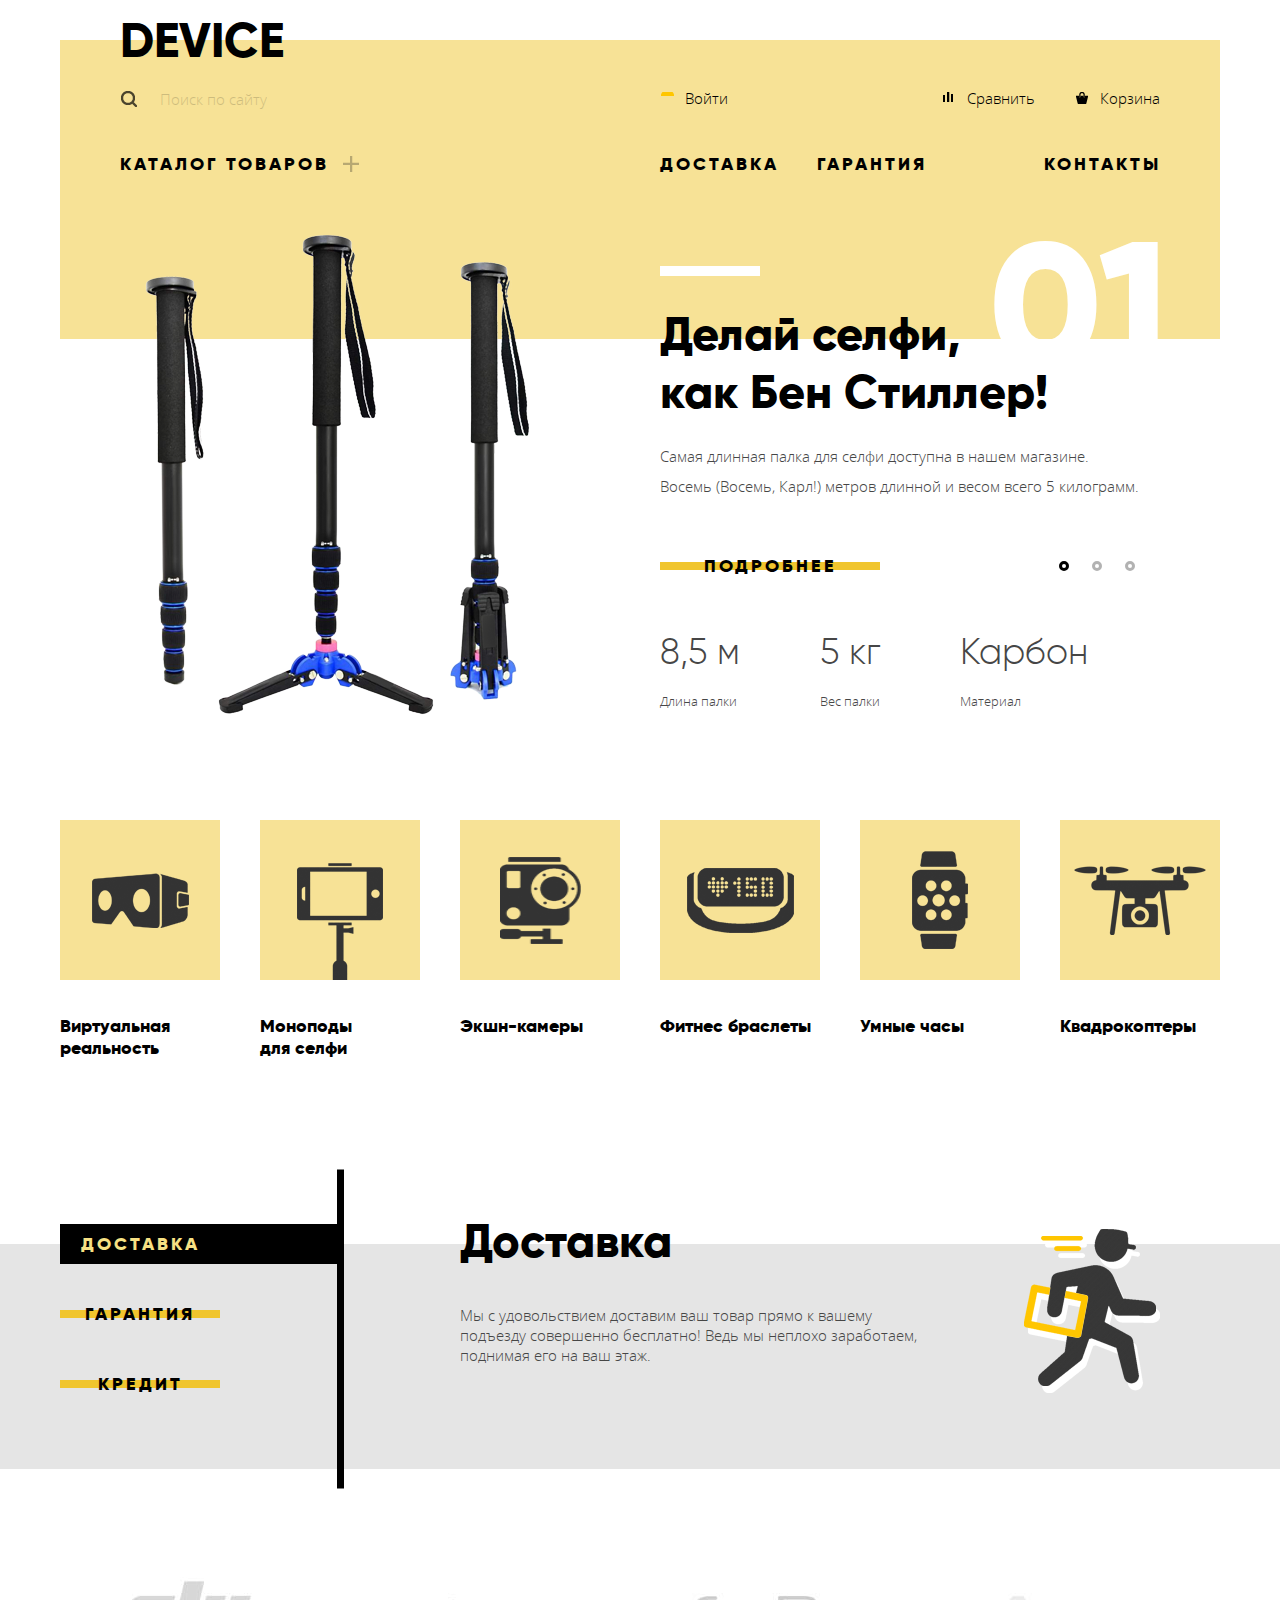
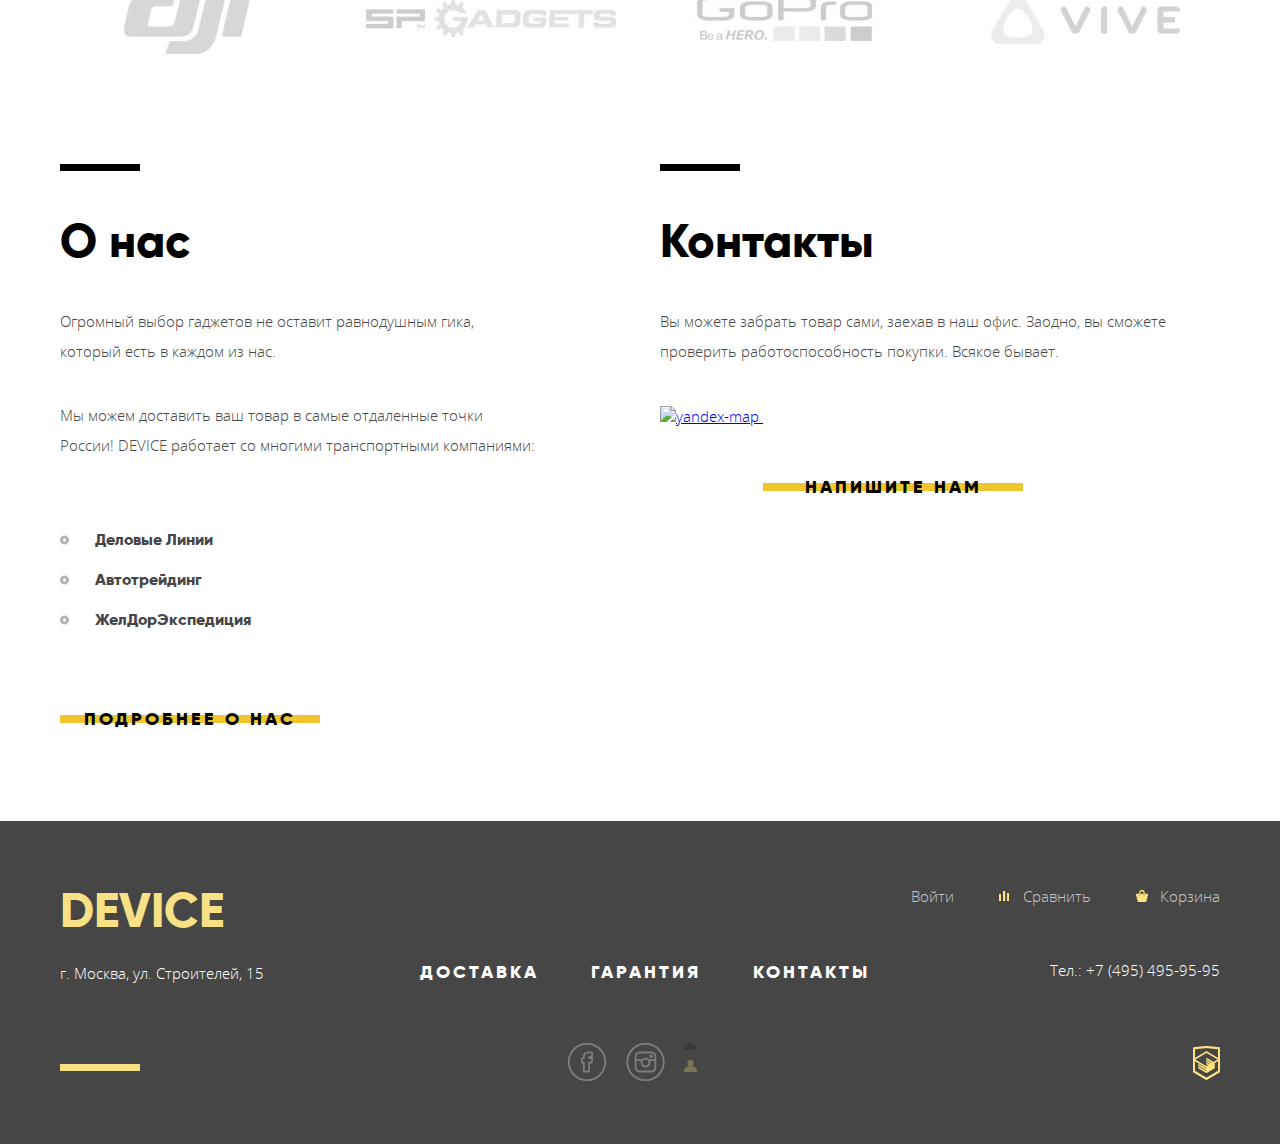
==== commit 57bc3d14: "Сделал localStorage, поправил сетку, отформатировал код" ====
--- a/index.html
+++ b/index.html
@@ -16,7 +16,7 @@
   <header class="index-header container">
     <div class="center clearfix">
       <div class="logo">
-        <a href="#">
+        <a>
           DEVICE
         </a>
       </div>
@@ -25,26 +25,26 @@
         <input type="submit" name="submit" value="Найти">
       </form>
       <div class="user-block">
-        <a class="enter" href="#">Войти</a>
-        <a class="basket" href="#">Корзина</a>
-        <a class="compare" href="#">Сравнить</a>
+        <a class="enter" href="login.html">Войти</a>
+        <a class="basket" href="basket.html">Корзина</a>
+        <a class="compare" href="compare.html">Сравнить</a>
       </div>
       <nav class="main-nav">
         <ul>
           <li>
-            <a class="index-catalog" href="#">Каталог товаров</a>
+            <a class="index-catalog" href="catalog.html">Каталог товаров</a>
             <ul class="catalog-add">
-              <li><a href="#">Виртуальная реальность</a></li>
-              <li><a href="#">Фитнесс-браслеты</a></li>
-              <li><a href="#">Квадрокоптеры</a></li>
-              <li><a href="catalog.html">Моноподы для селфи</a></li>
-              <li><a href="#">Умные часы</a></li>
-              <li><a href="#">Экшн-камеры</a></li>
+              <li><a href="virtual.html">Виртуальная реальность</a></li>
+              <li><a href="bracelets.html">Фитнесс-браслеты</a></li>
+              <li><a href="cameras.html">Квадрокоптеры</a></li>
+              <li><a href="monopods.html">Моноподы для селфи</a></li>
+              <li><a href="clocks.html">Умные часы</a></li>
+              <li><a href="cameras.html">Экшн-камеры</a></li>
             </ul>
           </li>
-          <li><a href="#">Доставка</a></li>
-          <li><a href="#">Гарантия</a></li>
-          <li><a href="#">Контакты</a></li>
+          <li><a href="delivery.html">Доставка</a></li>
+          <li><a href="warranty.html">Гарантия</a></li>
+          <li><a href="contacts.html">Контакты</a></li>
         </ul>
       </nav>
     </div>
@@ -75,7 +75,7 @@
             <br>
             Восемь (Восемь, Карл!) метров длинной и весом всего 5 килограмм.
           </p>
-          <a class="device-btn" href="#">Подробнее</a>
+          <a class="device-btn" href="main-selfie-stick.html">Подробнее</a>
           <ul class="main-features">
             <li>
               8,5 м<br>
@@ -104,7 +104,7 @@
             Мотивирующие фитнес браслеты помогут найти в себе силы
             не пропускать занятия и соблюдать диету.
           </p>
-          <a class="device-btn" href="#">Подробнее</a>
+          <a class="device-btn" href="main-bracelet.html">Подробнее</a>
           <ul class="main-features">
             <li>
               48 часов<br>
@@ -125,7 +125,7 @@
             Этот обычный, на первый взгляд, квадрокоптер оснащен
             мощным лазером, замаскированным под стандартную камеру.
           </p>
-          <a class="device-btn" href="#">Подробнее</a>
+          <a class="device-btn" href="main-quadrocopter.html">Подробнее</a>
           <ul class="main-features">
             <li>
               800 м<br>
@@ -140,38 +140,38 @@
       </section>
     </div>
     <section class="type-items container">
-      <a href="#">
+      <a href="virtual.html">
         <div class="type-block">
           <img src="img/popular-1.png" width="97" height="55" alt="virtual">
         </div>
         Виртуальная реальность
       </a>
-      <a href="catalog.html">
+      <a href="monopods.html">
         <div class="type-block m-type-block-selfie">
           <img src="img/popular-2.png" width="86" height="117" alt="monopods">
         </div>
         Моноподы<br>
         для селфи
       </a>
-      <a href="#">
+      <a href="cameras.html">
         <div class="type-block">
           <img src="img/popular-3.png" width="81" height="87" alt="cameras">
         </div>
         Экшн-камеры
       </a>
-      <a href="#">
+      <a href="bracelets.html">
         <div class="type-block">
           <img src="img/popular-4.png" width="107" height="65" alt="bracelets">
         </div>
         Фитнес браслеты
       </a>
-      <a href="#">
+      <a href="clocks.html">
         <div class="type-block">
           <img src="img/popular-5.png" width="56" height="98" alt="clocks">
         </div>
         Умные часы
       </a>
-      <a href="#">
+      <a href="quadrocopters.html">
         <div class="type-block">
           <img src="img/popular-6.png" width="132" height="69" alt="quadrocopters">
         </div>
@@ -182,13 +182,13 @@
       <div class="container clearfix">
         <ul class="services-btn">
           <li>
-            <label for="services-btn-1">Доставка</label>
-          </li>
-          <li>
-            <label for="services-btn-2">Гарантия</label>
-          </li>
-          <li>
-            <label for="services-btn-3">Кредит</label>
+            <label class="device-btn" for="services-btn-1">Доставка</label>
+          </li>
+          <li>
+            <label class="device-btn" for="services-btn-2">Гарантия</label>
+          </li>
+          <li>
+            <label class="device-btn" for="services-btn-3">Кредит</label>
           </li>
         </ul>
         <section class="services-item courier" id="services-courier">
@@ -258,7 +258,7 @@
             <b>ЖелДорЭкспедиция</b>
           </li>
         </ul>
-        <a class="device-btn" href="#">Подробнее о нас</a>
+        <a class="device-btn" href="about-us.html">Подробнее о нас</a>
       </div>
       <div class="contacts">
         <h2>Контакты</h2>
@@ -266,15 +266,17 @@
           Вы можете забрать товар сами, заехав в наш офис. Заодно, вы сможете
           проверить работоспособность покупки. Всякое бывает.
         </p>
-        <img src="img/map-yandex.jpg" width="560" height="222" alt="map-adress">
-        <a class="write-us-btn device-btn" href="#">Напишите нам</a>
+        <a class="map" href="https://yandex.ru/maps/?um=constructor:RDUQfAdTpPxf2D-3Zi5kxJBx49zXnQ6N&amp;source=constructorStatic" target="_blank">
+          <img src="https://api-maps.yandex.ru/services/constructor/1.0/static/?sid=RDUQfAdTpPxf2D-3Zi5kxJBx49zXnQ6N&amp;width=560&amp;height=222&amp;lang=ru_RU&amp;sourceType=constructor" alt="yandex-map" width="560" height="222" style="border: 0;" />
+        </a>
+        <a class="write-us-btn device-btn" href="write-us.html">Напишите нам</a>
       </div>
     </section>
   </main>
   <footer class="index-footer">
     <div class="container clearfix">
       <div class="footer-left">
-        <a href="#">
+        <a>
           DEVICE
         </a>
         <p>
@@ -283,21 +285,21 @@
       </div>
       <div class="footer-center">
         <section class="footer-links">
-          <a href="#">Доставка</a>
-          <a href="#">Гарантия</a>
-          <a href="#">Контакты</a>
+          <a href="delivery.html">Доставка</a>
+          <a href="warranty.html">Гарантия</a>
+          <a href="contacts.html">Контакты</a>
         </section>
         <section class="footer-social">
-          <a class="social-btn social-btn-fb" href="#">Фейсбук</a>
-          <a class="social-btn social-btn-inst" href="#">Инстаграм</a>
-          <a class="social-btn social-btn-tw" href="#">Твиттер</a>
+          <a class="social-btn social-btn-fb" href="https://www.facebook.com/device-shop/">Фейсбук</a>
+          <a class="social-btn social-btn-inst" href="https://www.instagram.com/device-shop/">Инстаграм</a>
+          <a class="social-btn social-btn-tw" href="https://twitter.com/device-shop/">Твиттер</a>
         </section>
       </div>
       <div class="footer-right">
         <section class="footer-user-block">
-          <a class="login-1" href="#">Войти</a>
-          <a class="compare-1" href="#">Сравнить</a>
-          <a class="basket-1" href="#">Корзина</a>
+          <a class="login-1" href="login.html">Войти</a>
+          <a class="compare-1" href="compare.html">Сравнить</a>
+          <a class="basket-1" href="basket.html">Корзина</a>
         </section>
         <section class="telephone">
           Тел.: +7 (495) 495-95-95
@@ -309,25 +311,25 @@
     </div>
   </footer>
   <div class="modal-write-us">
-    <button class="modal-close" type="button" tittle="Закрыть">Закрыть</button>
+    <button class="modal-close" type="button">Закрыть</button>
     <form class="form-write-us" action="https://echo.htmlacademy.ru" method="post">
       <label class="form-write-us-name">
         Ваше имя:
-        <input type="text" name="name" placeholder="Представтесь, пожалуйста" required>
+        <input type="text" name="name" placeholder="Представтесь, пожалуйста">
       </label>
       <label class="form-write-us-email">
         Ваш e-mail:
-        <input type="text" name="email" placeholder="Для отправки ответа" required>
+        <input type="text" name="email" placeholder="Для отправки ответа">
       </label>
       <label class="form-write-us-letter">
         Текст письма:
-        <textarea name="letter" placeholder="В свободной форме" required></textarea>
+        <textarea name="letter" placeholder="В свободной форме"></textarea>
       </label>
-      <button type="submit">Отправить</button>
+      <button class="device-btn" type="submit">Отправить</button>
     </form>
   </div>
   <div class="modal-map" id="yandex-map">
-    <button class="modal-close" type="button" tittle="Закрыть">Закрыть</button>
+    <button class="modal-close" type="button">Закрыть</button>
   </div>
   <script src="js/script.js"></script>
   <script type="text/javascript" charset="utf-8" async src="https://api-maps.yandex.ru/services/constructor/1.0/js/?sid=RDUQfAdTpPxf2D-3Zi5kxJBx49zXnQ6N&amp;width=960&amp;height=560&amp;id=yandex-map&amp;lang=ru_RU&amp;sourceType=constructor&amp;scroll=true"></script>
--- a/css/style.css
+++ b/css/style.css
@@ -1,9 +1,10 @@
 body {
   min-width: 1240px;
 
-  font-family: "Open Sans Light";
+  font-family: "Open Sans Light", "Arial", sans-serif;
   font-size: 15px;
   font-weight: normal;
+
   color: #464646;
 }
 
@@ -39,10 +40,11 @@
   font-style: normal;
 }
 
-h1, h2, h3, h4 {
+h1, h2 {
   font-family: "Gilroy ExtraBold";
   font-size: 47px;
   line-height: normal;
+
   color: #000000;
 }
 
@@ -63,10 +65,13 @@
 
 .index-header {
   position: relative;
+
+  min-height: 265px;
+  margin-top: 40px;
+  padding-top: 34px;
+
   background-color: #f7e296;
-  margin-top: 40px;
-  padding-top: 50px;
-  min-height: 299px;
+
 }
 
 .center {
@@ -85,6 +90,7 @@
   font-size: 48px;
   font-family: "Gilroy ExtraBold";
   text-decoration: none;
+
   color: #000000;
 }
 
@@ -101,36 +107,44 @@
 }
 
 .search-form {
+  position: relative;
+
   float: left;
-  position: relative;
-  margin-bottom: 45px;
+  height: 49px;
   width: 450px;
-  height: 49px;
+  margin-bottom: 30px;
+
   line-height: 36px;
 }
 
 .search-form::before {
   content: "";
+  position: absolute;
+  top: 50%;
+  left: 0px;
+  -webkit-transform: translateY(-50%);
+      -ms-transform: translateY(-50%);
+          transform: translateY(-50%);
+
+
   width: 18px;
   height: 18px;
-  position: absolute;
-  top: 50%;
-  left: 0px;
-  transform: translateY(-50%);
+
   background-image: url("../img/sprite.png");
   background-repeat: no-repeat;
   background-position: -4px -340px;
 }
 
 .search-form input[type="search"] {
+  width: 315px;
+  min-height: 49px;
+  padding-left: 40px;
+
   background-color: #f7e296;
   opacity: 0.3;
   border: none;
-  width: 315px;
-  min-height: 49px;
   border-bottom: 2px solid transparent;
   border-top: 2px solid transparent;
-  padding-left: 40px;
 }
 
 .search-form input[type="search"]:hover {
@@ -145,11 +159,13 @@
 
 .search-form input[type="submit"] {
   display: none;
-  border: 2px solid black;
   width: 85px;
   min-height: 49px;
   margin-left: -4px;
+
+  border: 2px solid black;
   background-color: #f7e296;
+  outline: none;
   cursor: pointer;
 }
 
@@ -159,10 +175,11 @@
 }
 
 .search-form input[type="submit"]:active {
-  opacity: 0.3;
-}
-
-.search-form input[type="search"]:focus + input[type="submit"] {
+  color: rgba(255, 255, 255, 0.3);
+}
+
+.search-form input[type="search"]:focus + input[type="submit"],
+.search-form input[type="search"] + input[type="submit"]:active {
   display: inline-block;
   vertical-align: bottom;
 }
@@ -170,17 +187,21 @@
 
 .user-block {
   float: right;
+  margin-top: 6px;
   width: 500px;
 }
 
 .user-block a {
-  color: #000000;
-  text-decoration: none;
+  position: relative;
+
+  float: right;
   margin-left: 40px;
   padding-left: 25px;
+
+  text-decoration: none;
   line-height: 36px;
-  position: relative;
-  float: right;
+
+  color: #000000;
 }
 
 a.enter {
@@ -192,17 +213,24 @@
   float: left;
   margin-left: 15px;
   padding-left: 0;
+
   opacity: 0.3;
 }
 
 .user-block a::before {
   content: "";
+
   position: absolute;
   top: 50%;
   left: 0;
+  -webkit-transform: translateY(-50%);
+      -ms-transform: translateY(-50%);
+          transform: translateY(-50%);
+
   width: 14px;
   height: 12px;
-  transform: translateY(-50%);
+
+
   background-image: url("../img/sprite.png");
   background-repeat: no-repeat;
 }
@@ -233,27 +261,30 @@
 }
 
 .main-nav {
+  position: relative;
+
   clear: both;
-  position: relative;
 }
 
 .main-nav ul {
   padding-left: 0;
+
   font-size: 0;
-  vertical-align: baseline;
 }
 
 .main-nav>ul>li {
   display: inline-block;
+  vertical-align: baseline;
 }
 
 .main-nav>ul>li>a {
+  font-size: 18px;
   font-family: "Gilroy ExtraBold";
-  font-size: 18px;
   text-decoration: none;
-  color: #000000;
   text-transform: uppercase;
   letter-spacing: 3px;
+
+  color: #000000;
 }
 
 .main-nav a:hover {
@@ -272,17 +303,23 @@
 
 .index-catalog {
   position: relative;
+
   padding-right: 30px;
 }
 
 .index-catalog::after {
   content: "";
+
   position: absolute;
   top: 50%;
   right: 0;
+  -webkit-transform: translateY(-50%);
+      -ms-transform: translateY(-50%);
+          transform: translateY(-50%);
+
   width: 16px;
   height: 16px;
-  transform: translateY(-50%);
+
   background-position: -5px -315px;
   background-image: url("../img/sprite.png");
   background-repeat: no-repeat;
@@ -304,26 +341,31 @@
 }
 
 .catalog-add {
+  position: absolute;
+  bottom: -164px;
+  z-index: 5;
+
   display: none;
-  position: absolute;
-  z-index: 5;
-  bottom: -188px;
+  width: 640px;
+  height: 144px;
+  padding-top: 22px;
+
   font-size: 0;
   background-color: #f7e296;
-  width: 640px;
-  height: 148px;
-  padding-top: 40px;
 }
 
 .catalog-add::before {
   content: "";
+
   position: absolute;
   z-index: -1;
   left: -60px;
   bottom: 0;
+
   width: 1160px;
-  height: 148px;
-  padding-top: 40px;
+  height: 144px;
+  padding-top: 10px;
+
   background-color: #f7e296;
 }
 
@@ -348,22 +390,23 @@
 
 .catalog-add a {
   font-size: 15px;
-  color: black;
+  line-height: 36px;
   text-decoration: none;
-  line-height: 36px;
-
+
+  color: #000000;
 }
 
 .index-main {
-  margin-bottom: 90px;
+  margin-bottom: 82px;
 }
 
 .main-item {
+  position: relative;
+  top: -108px;
+
   display: none;
-  position: relative;
+  min-height: 400px;
   padding-right: 60px;
-  min-height: 400px;
-  top: -108px;
 }
 
 .slider {
@@ -392,15 +435,16 @@
 .slider-btn {
   position: absolute;
   z-index: 3;
-  bottom: 270px;
+  bottom: 268px;
   right: 85px;
+
   padding-left: 0;
   font-size: 0;
-  vertical-align: baseline;
 }
 
 .slider-btn li {
   display: inline-block;
+  vertical-align: baseline;
   margin-left: 23px;
 }
 
@@ -410,10 +454,11 @@
 
 .slider-btn label {
   padding: 2px;
+
+  background-color: transparent;
   outline: none;
   border: 3px solid #000000;
   border-radius: 50%;
-  background-color: transparent;
   opacity: 0.3;
   cursor: pointer;
 }
@@ -435,8 +480,9 @@
 }
 
 .main-description {
+  position: relative;
+
   float: right;
-  position: relative;
   width: 500px;
   padding-top: 35px;
 }
@@ -446,8 +492,10 @@
   position: absolute;
   top: 35px;
   right: 400px;
+
   width: 100px;
   height: 10px;
+
   background-color: #ffffff;
 }
 
@@ -456,8 +504,10 @@
   z-index: 1;
   right: -10px;
   top: -15px;
+
+  font-size: 179.2px;
   font-family: "Gilroy ExtraBold";
-  font-size: 179.2px;
+
   line-height: 179.2px;
   color: #ffffff;
 }
@@ -465,32 +515,36 @@
 .main-description h2 {
   position: relative;
   z-index: 2;
+
   margin-bottom: 20px;
 }
 .main-description p {
   margin-bottom: 45px;
+
   line-height: 30px;
 }
 
 .main-description a {
+  width: 220px;
   margin-bottom: 45px;
-  width: 220px;
 }
 
 .device-btn {
   position: relative;
+
   display: inline-block;
+  vertical-align: top;
   padding-top: 9px;
   padding-bottom: 9px;
-  height: 22px;
+
+  font-size: 18px;
+  font-family: "Gilroy ExtraBold";
   text-decoration: none;
-  font-family: "Gilroy ExtraBold";
-  font-size: 18px;
-  color: #000000;
   text-transform: uppercase;
   letter-spacing: 3px;
-  vertical-align: top;
   text-align: center;
+
+  color: #000000;
 }
 
 .device-btn:active {
@@ -499,14 +553,18 @@
 
 .device-btn::before {
   content: "";
+
   position: absolute;
   z-index: -1;
   top: 40%;
   left: 0;
+
   width: 100%;
   height: 20%;
+
   background-color: #f0c52e;
-  transition: all 0.2s ease-in;
+
+  transition: all 0.2s ease-in-out;
 }
 
 .device-btn:hover::before {
@@ -516,14 +574,15 @@
 
 .main-features {
   padding-left: 0;
-  vertical-align: baseline;
   font-size: 0;
 }
 
 .main-features li {
   display: inline-block;
+  vertical-align: baseline;
+
+  font-family: "Gilroy Light";
   font-size: 36px;
-  font-family: "Gilroy Light";
 }
 
 .main-features li:not(:last-of-type) {
@@ -533,22 +592,28 @@
 .main-features span {
   font-size: 13px;
   line-height: 20px;
-  font-family: "Open Sans Light"
+  font-family: "Open Sans Light";
 }
 
 .type-items {
+  position: relative;
+  top: -14px;
+
+  margin-bottom: 171px;
+
   font-size: 0;
-  margin-bottom: 185px;
 }
 
 .type-items a {
   display: inline-block;
   vertical-align: top;
   width: 160px;
-  font-family: "Gilroy ExtraBold";
+
   font-size: 18px;
   line-height: 22px;
+  font-family: "Gilroy ExtraBold";
   text-decoration: none;
+
   color: #000000;
 }
 
@@ -569,13 +634,16 @@
 }
 
 .type-block {
+  display: -webkit-box;
+  display: -ms-flexbox;
+  display: -webkit-flex;
   display: flex;
   justify-content: center;
   align-items: center;
   width: 160px;
   height: 160px;
+
   background-color: #f7e296;
-  text-align: center;
   margin-bottom: 35px;
   transition: background-color 0.2s ease-in;
 }
@@ -585,30 +653,37 @@
 }
 
 .services {
+  margin-bottom: 100px;
+
   background-color: #e5e5e5;
-  margin-bottom: 100px;
-
 }
 
 .services-btn {
   position: relative;
+  top: -20px;
+
   float: left;
   width: 300px;
-  list-style: none;
   padding-left: 0;
   margin-top: 0;
-  top: -20px;
+
+  list-style: none;
 }
 
 .services-btn::after {
   content: "";
+
+  position: absolute;
+  right: 16px;
+  top: 50%;
+  -webkit-transform: translateY(-50%);
+      -ms-transform: translateY(-50%);
+          transform: translateY(-50%);
+
   display: block;
   width: 7px;
   height: 319px;
-  position: absolute;
-  right: 16px;
-  top: 50%;
-  transform: translateY(-50%);
+
   background-color: #000000;
 }
 
@@ -617,35 +692,30 @@
 }
 
 .services-btn label {
-  display: inline-block;
-  position: relative;
-  z-index: 0;
+  z-index: 1;
+
   width: 160px;
-  height: 22px;
-  padding-top: 8px;
-  padding-bottom: 8px;
+
   border: none;
   outline: none;
   background-color: transparent;
-  font-family: "Gilroy ExtraBold";
-  font-size: 18px;
-  letter-spacing: 3px;
-  text-transform: uppercase;
   cursor: pointer;
-  text-align: center;
-  color: #000000;
 }
 
 .services-btn label::before {
   content: "";
+
+  position: absolute;
+  top: 40%;
+  left: 0;
+  z-index: -1;
+
   display: block;
   width: 100%;
   height: 20%;
-  position: absolute;
-  top: 40%;
-  left: 0;
-  z-index: -1;
+
   background-color: #f0c52e;
+
   transition:
     top 0.2s ease-in,
     height 0.2s ease-in;
@@ -665,9 +735,11 @@
 #services-btn-1:checked ~ .index-main label[for="services-btn-1"]::before,
 #services-btn-2:checked ~ .index-main label[for="services-btn-2"]::before,
 #services-btn-3:checked ~ .index-main label[for="services-btn-3"]::before {
-  width: 280px;
   height: 100%;
   top: 0;
+
+  width: 280px;
+
   background-color: #000000;
 }
 
@@ -679,14 +751,16 @@
 }
 
 .services-item {
+  position: relative;
+  top: -42px;
+
   display: none;
-  position: relative;
   float: right;
   width: 700px;
   padding-left: 10px;
   padding-top: 10px;
   margin-right: 60px;
-  top: -42px;
+
 }
 
 .courier {
@@ -721,16 +795,18 @@
 
 
 .partners {
-  margin-bottom: 100px;
+  margin-bottom: 95px;
+
   font-size: 0;
 }
 
 .partners a {
+  position: relative;
+
   display: inline-block;
-  width: 260;
-  text-align: center;
+  vertical-align: baseline;
+  width: 260px;
   margin-right: 40px;
-  position: relative;
 }
 
 .partners a:last-child {
@@ -740,6 +816,7 @@
   position: absolute;
   top: 0;
   left: 0;
+
   opacity: 0;
 }
 
@@ -755,48 +832,62 @@
   opacity: 1;
 }
 
+.about-company h2 {
+  margin-top: 48px;
+  margin-bottom: 36px;
+}
+
 .about-us {
   position: relative;
+
   float: left;
   width: 475px;
 }
 
 .contacts {
   position: relative;
+
   float: right;
   width: 560px;
 }
 
 .contacts::before,
 .about-us::before {
-  position: absolute;
-  content: "";
+  content: "";
+
+  position: absolute;
+  top: 0;
+  left: 0;
+
   width: 80px;
   height: 7px;
-  top: 0;
-  left: 0;
+
   background-color: #000000;
 }
 
 .about-company p {
+  margin-bottom: 34px;
+  margin-top: 0px;
+
+  font-size: 15px;
   line-height: 30px;
-  font-size: 15px;
-  margin-bottom: 25px;
 }
 
 
 .about-us ul {
+  padding-left: 0;
   margin-top: 60px;
-  list-style: none;
-  font-family: "Gilroy ExtraBold";
+  margin-bottom: 59px;
+
   font-size: 16px;
   line-height: 40px;
-  padding-left: 0;
-  margin-bottom: 52px;
+  font-family: "Gilroy ExtraBold";
+  list-style: none;
 }
 
 .about-us li {
   position: relative;
+
   padding-left: 35px;
 }
 
@@ -806,34 +897,42 @@
 
 .about-us li::before {
   content: "";
+
   position: absolute;
   left: 0;
   top: 50%;
+  -webkit-transform: translateY(-50%);
+      -ms-transform: translateY(-50%);
+          transform: translateY(-50%);
+
   width: 3px;
   height: 3px;
+
   border: 3px solid #b2b2b2;
   border-radius: 50%;
-  transform: translateY(-50%);
+
 }
 
 .contacts img {
-  margin-bottom: 69px;
-  cursor: pointer;
-}
-
-.contacts a {
+  margin-top: 6px;
+}
+
+.contacts .write-us-btn {
   width: 260px;
+  margin-top: 67px;
 }
 
 .index-footer {
-  background-color: #464646;
+  min-height: 203px;
   padding-top: 60px;
   padding-bottom: 60px;
-  min-height: 223px;
+
+  background-color: #464646;
 }
 
 .footer-left {
   position: relative;
+
   float: left;
   width: 340px;
   min-height: 190px;
@@ -841,10 +940,11 @@
 }
 
 .footer-left a {
+  font-size: 48px;
   font-family: "Gilroy ExtraBold";
-  font-size: 48px;
+  text-decoration: none;
+
   color: #f7e184;
-  text-decoration: none;
 }
 
 .footer-left a:hover {
@@ -857,17 +957,22 @@
 
 .footer-left p {
   margin-top: 18px;
+
   line-height: 30px;
+
   color: #ffffff;
 }
 
 .footer-left::after {
   content: "";
+
   position: absolute;
   bottom: 0;
   left: 0;
+
   width: 80px;
   height: 7px;
+
   background-color: #f7e184;
 }
 
@@ -878,21 +983,27 @@
 }
 
 .footer-links {
+  display: -webkit-box;
+  display: -ms-flexbox;
+  display: -webkit-flex;
   display: flex;
   justify-content: space-between;
+
+  height: 22px;
   margin-bottom: 60px;
-  height: 22px;
+
   font-size: 0;
 }
 
 .footer-links a {
-  font-family: "Gilroy ExtraBold";
   font-size: 18px;
   line-height: 22px;
-  color: #ffffff;
+  font-family: "Gilroy ExtraBold";
   text-decoration: none;
   letter-spacing: 3px;
   text-transform: uppercase;
+
+  color: #ffffff;
 }
 
 .footer-links a:hover {
@@ -904,15 +1015,21 @@
 }
 
 .footer-social {
+  min-height: 38px;
+
   text-align: center;
 }
 
 .social-btn {
+  position: relative;
+
   display: inline-block;
-  position: relative;
-  font-size: 0;
+  vertical-align: top;
   width: 39px;
   height: 38px;
+
+  font-size: 0;
+
   background-image: url("../img/sprite.png");
   background-repeat: no-repeat;
   opacity: 0.3;
@@ -920,11 +1037,13 @@
 
 .social-btn-fb {
   margin-right: 15px;
+
   background-position: -5px -131px;
 }
 
 .social-btn-inst {
   margin-right: 15px;
+
   background-position: -5px -267px;
 }
 
@@ -943,21 +1062,26 @@
 .footer-right {
   float: right;
   width: 340px;
+
+  line-height: 30px;
   text-align: right;
+
   color: #ffffff;
-  line-height: 30px;
 }
 
 .footer-user-block {
-  margin-bottom: 46px;
+  margin-bottom: 44px;
 }
 
 .footer-user-block a {
   position: relative;
-  text-decoration: none;
-  color: rgba(255, 255, 255, 0.7);
+
   margin-left: 40px;
   padding-left: 25px;
+
+  text-decoration: none;
+
+  color: rgba(255, 255, 255, 0.7);
 }
 
 .footer-user-block a:first-child {
@@ -966,11 +1090,14 @@
 
 .footer-user-block a::before {
   content: "";
-  display: block;
+
   position: absolute;
   top: 50%;
   left: 0;
-  transform: translateY(-50%);
+  -webkit-transform: translateY(-50%);
+      -ms-transform: translateY(-50%);
+          transform: translateY(-50%);
+
   background-image: url("../img/sprite.png");
   background-repeat: no-repeat;
 }
@@ -1023,16 +1150,19 @@
 }
 
 .telephone {
+  margin-bottom: 54px;
+
   line-height: 30px;
-  margin-bottom: 68px;
 }
 
 .copyright a {
   display: inline-block;
   width: 27px;
   height: 36px;
+
   font-size: 0;
   text-decoration: none;
+
   background-image: url("../img/sprite.png");
   background-repeat: no-repeat;
   background-position: -5px -178px;
@@ -1046,38 +1176,72 @@
   opacity: 0.3;
 }
 
+@keyframes modal-open {
+  0% {
+    transform: translate(-200%, -50%) skewX(45deg);
+  }
+  80% {
+    transform: translate(-40%, -50%) skew(5deg);
+  }
+  100% {
+    transform: translate(-50%, -50%) skew(0deg);
+  }
+}
+
+@keyframes shake {
+  0%, 100% {
+    transform: translate(-50%, -50%);
+  }
+  10%, 30%, 50%, 70%, 90% {
+    transform: translate(-51%, -50%);
+  }
+  20%, 40%, 60%, 80% {
+    transform: translate(-49%, -50%);
+  }
+}
+
 .modal-close {
   position: absolute;
   z-index: 20;
   top: 22px;
   right: 22px;
+
   width: 54px;
   height: 54px;
+
+  font-size: 0;
+
   background-color: #f7e296;
   border-radius: 50%;
   outline: none;
   border: none;
-  font-size: 0;
   cursor: pointer;
 }
 
 .modal-close::after,
 .modal-close::before {
   content: "";
+
   position: absolute;
   top: 50%;
   left: 50%;
+
   width: 32px;
   height: 2px;
+
   background-color: #ffffff;
 }
 
 .modal-close::after {
-  transform: translateX(-50%) rotate(45deg);
+  -webkit-transform: translateX(-50%) rotate(45deg);
+      -ms-transform: translateX(-50%) rotate(45deg);
+          transform: translateX(-50%) rotate(45deg);
 }
 
 .modal-close::before {
-  transform: translateX(-50%) rotate(-45deg);
+  -webkit-transform: translateX(-50%) rotate(-45deg);
+      -ms-transform: translateX(-50%) rotate(-45deg);
+          transform: translateX(-50%) rotate(-45deg);
 }
 
 .modal-close:hover {
@@ -1094,19 +1258,23 @@
 }
 
 .modal-write-us {
-  display: none;
   position: fixed;
   top: 50%;
   left: 50%;
-  transform: translate(-50%, -50%);
+  z-index: 20;
+  -webkit-transform: translate(-50%, -50%);
+      -ms-transform: translate(-50%, -50%);
+          transform: translate(-50%, -50%);
+
+  display: none;
   width: 760px;
   min-height: 380px;
-  background-color: #ffffff;
-  z-index: 20;
   padding-left: 100px;
   padding-right: 100px;
   padding-top: 95px;
   padding-bottom: 78px;
+
+  background-color: #ffffff;
   box-shadow:
     -40px 0px 40px -40px rgba(2, 4, 6, 0.75),
     40px 0px 40px -40px rgba(2, 4, 6, 0.75),
@@ -1118,31 +1286,34 @@
 }
 
 .form-write-us label {
-  font-family: "Gilroy ExtraBold";
+  margin-bottom: 40px;
+
   font-size: 18px;
   line-height: 18px;
-  margin-bottom: 40px;
+  font-family: "Gilroy ExtraBold";
 }
 
 .form-write-us-name,
 .form-write-us-email {
   display: inline-block;
+  vertical-align: baseline;
   width: 360px;
 }
 
 .form-write-us-name input,
 .form-write-us-email input {
+  width: 360px;
   margin-top: 13px;
   padding-left: 20px;
   padding-top: 16px;
   padding-bottom: 16px;
-  width: 360px;
+  font-family: "Open Sans";
+
+  font-size: 14px;
+  line-height: 18px;
   border: none;
   outline: none;
   background-color: #f2f2f2;
-  font-family: "Open Sans";
-  font-size: 14px;
-  line-height: 18px;
 }
 
 .form-write-us-name {
@@ -1150,67 +1321,45 @@
 }
 
 .form-write-us-letter textarea {
+  width: 740px;
+  height: 124px;
   margin-top: 13px;
-  width: 740px;
   padding-top: 16px;
   padding-bottom: 16px;
   padding-left: 20px;
   padding-right: 20px;
-  height: 124px;
+
+  font-size: 14px;
+  line-height: 18px;
+  font-family: "Open Sans";
+
   background-color: #f2f2f2;
   border: none;
   outline: none;
-  font-family: "Open Sans";
-  font-size: 14px;
-  line-height: 18px;
 }
 
 .form-write-us button {
-  position: relative;
-  z-index: 1;
-  display: inline-block;
   width: 200px;
-  height: 40px;
   margin-top: 40px;
-  font-family: "Gilroy ExtraBold";
-  font-size: 18px;
-  color: rgba(0, 0, 0, 1);
-  letter-spacing: 3px;
-  text-align: center;
-  text-transform: uppercase;
+
   background: none;
   border: none;
   outline: none;
   cursor: pointer;
 }
 
-.form-write-us button::before {
-  content: "";
-  z-index: -1;
-  position: absolute;
-  left: 0;
-  top: 40%;
-  width: 100%;
-  height: 20%;
-  background-color: #f0c52e;
-  transition:
-    top 0.2s ease-in,
-    height 0.2s ease-in;
-}
-
-.form-write-us button:hover::before {
-  top: 0;
-  height: 100%;
-}
-
 .modal-map {
-  display: none;
   position: fixed;
   left: 50%;
   top: 50%;
-  transform: translate(-50%, -50%);
+  -webkit-transform: translate(-50%, -50%);
+      -ms-transform: translate(-50%, -50%);
+          transform: translate(-50%, -50%);
+
+  display: none;
   width: 960px;
   height: 560px;
+
   box-shadow: 0 10px 20px 0 rgba(0, 4, 6, 0.2);
 }
 
@@ -1224,15 +1373,23 @@
 
 .modal-show {
   display: block;
+
+  animation: modal-open 0.6s ease-in-out;
+}
+
+.modal-error {
+  animation: shake 0.6s;
 }
 
 .catalog-header {
   position: relative;
+
   width: 1160px;
+  min-height: 152px;
+  margin-top: 40px;
+  padding-top: 34px;
+
   background-color: #f7e296;
-  margin-top: 40px;
-  padding-top: 50px;
-  min-height: 186px;
 }
 
 .catalog-main {
@@ -1247,11 +1404,13 @@
 .breadscrumbs {
   padding-left: 0;
   margin-bottom: 50px;
+
   font-size: 0;
 }
 
 .breadscrumbs li {
   position: relative;
+
   display: inline-block;
   vertical-align: baseline;
   padding-right: 38px;
@@ -1259,13 +1418,16 @@
 
 .breadscrumbs li::after {
   content: "";
+
   position: absolute;
   right: 18px;
   bottom: 5px;
+
+  width: 6px;
+  height: 7px;
+
   background-image: url("../img/sprite.png");
   background-repeat: no-repeat;
-  width: 6px;
-  height: 7px;
   background-position: -4px -403px;
 
 }
@@ -1275,8 +1437,9 @@
 }
 
 .breadscrumbs a {
+  font-size: 14px;
   text-decoration: none;
-  font-size: 14px;
+
   color: rgba(0, 0, 0, 0.3);
 }
 
@@ -1294,33 +1457,37 @@
 }
 
 .catalog-filter h2 {
-  background-color: #dbdbdb;
   width: 200px;
-  padding-right: 68px;
-  font-size: 16px;
-  letter-spacing: 4px;
-  text-transform: uppercase;
   margin-bottom: 0;
   margin-top:0;
   padding-top: 25px;
   padding-bottom: 26px;
-
+  padding-right: 68px;
+
+  font-size: 16px;
+  letter-spacing: 4px;
+  text-transform: uppercase;
+
+  background-color: #dbdbdb;
 }
 
 .filter-form {
+  width: 200px;
+  min-height: 1138px;
+  padding-right: 68px;
+  padding-top: 75px;
+
   background-color: #efefef;
-  width: 200px;
-  padding-right: 68px;
-  min-height: 1138px;
-  padding-top: 75px;
 }
 
 .filter-form fieldset {
   position: relative;
+
+  padding: 0;
+  padding-bottom: 56px;
+  margin: 0;
+
   border: none;
-  padding: 0;
-  margin: 0;
-  padding-bottom: 56px;
 }
 
 .filter-form fieldset:last-of-type {
@@ -1329,22 +1496,28 @@
 
 .filter-form fieldset::before {
   content: "";
+
   position: absolute;
   top: -16px;
+
   width: 100%;
   height: 2px;
+
   background-color: #000000;
 }
 
 .form-legend {
+  margin-bottom: 25px;
+
+  font-size: 18px;
   font-family: "Gilroy ExtraBold";
-  font-size: 18px;
+
   color: #000000;
-  margin-bottom: 25px;
 }
 
 .range-controls {
   position: relative;
+
   width: 200px;
   padding-left: 5px;
 }
@@ -1352,6 +1525,7 @@
 .range-controls .bar {
   width: 112px;
   height: 2px;
+
   background: #91c92f;
 }
 
@@ -1359,8 +1533,10 @@
   position: absolute;
   top: -6px;
   left: 0px;
+
   width: 10px;
   height: 10px;
+
   border: 2px solid black;
   border-radius: 50%;
   background: #eeeeee;
@@ -1383,14 +1559,17 @@
 
 .range-controls .scale {
   height: 2px;
+
   background-color: #dbdbdb;
 }
 
 .selected-price {
   margin-top: 9px;
-  font-family: "Gilroy Light";
+
   font-size: 14px;
   line-height: 22px;
+  font-family: "Gilroy Light";
+
   color: rgba(0, 0, 0, 0.2);
 }
 
@@ -1405,42 +1584,50 @@
 
 .filter-form label {
   position: relative;
+
   display: block;
   padding-left: 40px;
+
   font-size: 14px;
   line-height: 40px;
+
   cursor: pointer;
 }
 
 .filter-form label::before {
   content: "";
+
   position: absolute;
   left: 0;
   top: 8px;
+
   width: 23px;
   height: 23px;
 }
 
 .filter-form input[type="checkbox"] + label::before,
-.filter-form input[type="checkbox"]:checked + label::before{
+.filter-form input[type="checkbox"]:checked + label::before {
   background-color: #dbdbdb;
 }
 
-.filter-form input[type="checkbox"] + label:hover::before {
+.filter-form input[type="checkbox"]:enabled + label:hover::before {
   background-color: #cecece;
 }
 
-.filter-form input[type="checkbox"]:checked + label:hover::before {
+.filter-form input[type="checkbox"]:enabled:checked + label:hover::before {
   background-color: #c4c4c4;
 }
 
 .filter-form input[type="checkbox"]:checked + label::after {
   content: "";
+
   position: absolute;
   left: 6px;
   bottom: 16px;
+
   width: 12px;
   height: 8px;
+
   background-image: url("../img/sprite.png");
   background-repeat: no-repeat;
   background-position: -5px -385px;
@@ -1452,66 +1639,49 @@
   border-radius: 50%;
 }
 
-.filter-form input[type="radio"] + label:hover::before {
+.filter-form input[type="radio"]:enabled + label:hover::before {
   border: 2px solid #cecece;
 }
 
-.filter-form input[type="radio"]:checked + label::before {
+.filter-form input[type="radio"]:enabled:checked + label:hover::before {
   border: 2px solid #c4c4c4;
 }
 
 .filter-form input[type="radio"]:checked + label::after {
   content: "";
+
   position: absolute;
   left: 7px;
   top: 15px;
+
   box-sizing: border-box;
   width: 9px;
   height: 9px;
+
   border: 2px solid black;
   border-radius: 50%;
 }
 
+.filter-form input[type="checkbox"]:disabled + label,
+.filter-form input[type="radio"]:disabled + label,
+.filter-form input[type="checkbox"]:disabled + label:hover,
+.filter-form input[type="radio"]:disabled + label:hover {
+  opacity: 0.3;
+}
+
 .filter-form button {
-  position: relative;
   z-index: 1;
+
   width: 200px;
   height: 40px;
-  padding-left: 40px;
-  padding-right: 40px;
+
   border: none;
   outline: none;
   background-color: transparent;
-  font-family: "Gilroy ExtraBold";
-  font-size: 18px;
-  letter-spacing: 3px;
-  text-transform: uppercase;
   cursor: pointer;
 }
 
-.filter-form button::before {
-  content: "";
-  display: block;
-  width: 100%;
-  height: 20%;
-  position: absolute;
-  top: 40%;
-  left: 0;
-  z-index: -1;
-  background-color: #f0c52e;
-  transition:
-    top 0.2s ease-in,
-    height 0.2s ease-in;
-}
-
-.filter-form button:active {
-  color: rgba(0, 0, 0, 0.3);
-}
-
-.filter-form button:hover::before {
-  height: 100%;
-  top: 0;
-}
+
 
 .catalog-items {
   float: right;
@@ -1520,25 +1690,27 @@
 
 .catalog-sort {
   min-height: 19px;
-  background-color: #ebebeb;
   margin-bottom: 59px;
   padding-top: 25px;
   padding-bottom: 26px;
+
+  background-color: #ebebeb;
 }
 
 .catalog-sort h2 {
   float: left;
   margin: 0;
   padding-left: 72px;
+
   font-size: 16px;
   text-transform: uppercase;
-  font-size: 16px;
   letter-spacing: 3px;
 }
 
 .catalog-sort ul {
   float: left;
   padding-left: 55px;
+
   font-size: 0;
 }
 
@@ -1560,11 +1732,12 @@
 }
 
 .catalog-sort a {
-  font-family: "Open Sans";
   font-size: 14px;
   line-height: 18px;
+  font-family: "Open Sans";
+  text-decoration: none;
+
   color: #000000;
-  text-decoration: none;
   opacity: 0.3;
 }
 
@@ -1580,6 +1753,7 @@
 
 .btn-leaf a {
   position: relative;
+
   color: rgba(0, 0, 0, 0);
   opacity: 0.2;
 }
@@ -1594,33 +1768,41 @@
 
 .btn-leaf a::before {
   content: "";
+
   position: absolute;
   left: 0;
   top: 0;
+
   width: 17px;
   height: 9px;
+
   background-image: url("../img/sprite.png");
   background-repeat: no-repeat;
   background-position: -5px -367px;
 }
 
 .btn-leaf .btn-up::before {
-  transform: rotate(180deg);
+  -webkit-transform: rotate(180deg);
+      -ms-transform: rotate(180deg);
+          transform: rotate(180deg);
 }
 
 .found-items {
   padding-left: 72px;
+  margin-bottom: 9px;
+
   font-size: 0;
-  margin-bottom: 9px;
 }
 
 .object-item {
   position: relative;
+
   display: inline-block;
+  vertical-align: top;
   width: 360px;
   min-height: 486px;
   margin-top: 11px;
-  vertical-align: top;
+
   font-size: 0;
 }
 
@@ -1644,74 +1826,44 @@
 }
 
 .object-action {
-  display: none;
   position: absolute;
   z-index: 1;
   top: 170px;
   left: 80px;
+
+  display: none;
   width: 200px;
 }
 
 .object-action:hover::before {
   content: "";
+
   position: absolute;
   z-index: -1;
   top: -170px;
   left: -80px;
+
   width: 360px;
   height: 380px;
+
   background-color: rgba(255, 255, 255, 0.7);
 }
 
-.object-action a {
+a.object-action-buy,
+a.object-action-compare {
+  width: 200px;
+}
+
+.object-action .object-action-compare {
   display: inline-block;
-  width: 200px;
-  text-decoration: none;
-  color: rgba(0, 0, 0, 1);
-  text-align: center;
-}
-
-.object-action .object-action-buy {
-  position: relative;
-  z-index: 1;
-  height: 22px;
-  padding-top: 9px;
-  padding-bottom: 9px;
-  background-color: transparent;
-  font-family: "Gilroy ExtraBold";
-  font-size: 18px;
-  letter-spacing: 3px;
-  text-transform: uppercase;
-}
-
-.object-action .object-action-buy::before {
-  content: "";
-  display: block;
-  width: 100%;
-  height: 20%;
-  position: absolute;
-  top: 40%;
-  left: 0;
-  z-index: -1;
-  background-color: #f0c52e;
-  transition:
-    top 0.2s ease-in,
-    height 0.2s ease-in;
-}
-
-.object-action .object-action-buy:active {
-  color: rgba(0, 0, 0, 0.3);
-}
-
-.object-action .object-action-buy:hover::before {
-  height: 100%;
-  top: 0;
-}
-
-.object-action .object-action-compare {
-  color: rgba(0, 0, 0, 0.5);
+  vertical-align: baseline;
+
   font-size: 13px;
   line-height: 36px;
+  text-decoration: none;
+  text-align: center;
+
+  color: rgba(0, 0, 0, 0.5);
 }
 
 .object-action .object-action-compare:hover {
@@ -1722,37 +1874,55 @@
   color: rgba(0, 0, 0, 0.2);
 }
 
-.object-item h3 {
+.object-name {
   display: inline-block;
+  vertical-align: baseline;
   width: 260px;
+  margin: 0;
+
   font-size: 18px;
-  margin: 0;
+  font-family: "Gilroy ExtraBold";
+  text-decoration: none;
+
+  color: #000000;
+}
+
+.object-name:hover {
+  opacity: 0.6;
+}
+
+.object-name:active {
+  opacity: 0.3;
 }
 
 .object-item span {
   display: inline-block;
+  vertical-align: top;
+  width: 100px;
   padding-top: 3px;
-  width: 100px;
+
+  font-size: 16px;
   font-family: "Gilroy Light";
-  font-size: 16px;
   text-align: right;
-  vertical-align: top;
 }
 
 .catalog-nav {
-  font-size: 0;
-  background-color: #ebebeb;
-  margin-left: 72px;
   width: 760px;
   min-height: 70px;
+  margin-left: 72px;
   padding-left: 0;
-  vertical-align: middle;
+
+  font-size: 0;
+
+  background-color: #ebebeb;
 }
 
 .catalog-nav li {
   display: inline-block;
+  vertical-align: baseline;
+  margin-right: 28px;
+
   font-size: 14px;
-  margin-right: 28px;
 }
 
 .catalog-nav li:first-child,
@@ -1770,20 +1940,22 @@
 
 .catalog-nav a {
   display: inline-block;
+  vertical-align: baseline;
+
+  font-size: 16px;
+  font-family: "Gilroy ExtraBold";
   text-decoration: none;
-  font-family: "Gilroy ExtraBold";
-  font-size: 16px;
   letter-spacing: 3px;
+  text-transform: uppercase;
+
   color: rgba(0, 0, 0, 1);
-  text-transform: uppercase;
-  vertical-align: baseline;
 }
 
 .catalog-nav li:first-child a,
 .catalog-nav li:last-child a {
-  padding: 25px;
   width: 75px;
   height: 20px;
+  padding: 25px;
 }
 
 .catalog-nav li:not(:first-child):not(:last-child) a:not(.current) {
@@ -1795,7 +1967,7 @@
 }
 
 .catalog-nav li:not(:first-child):not(:last-child) a:not(.current):active {
-  color: rgba(0, 0, 0, 0.1);
+  color: rgba(0, 0, 0, 1);
 }
 
 .catalog-nav li:first-child:hover,
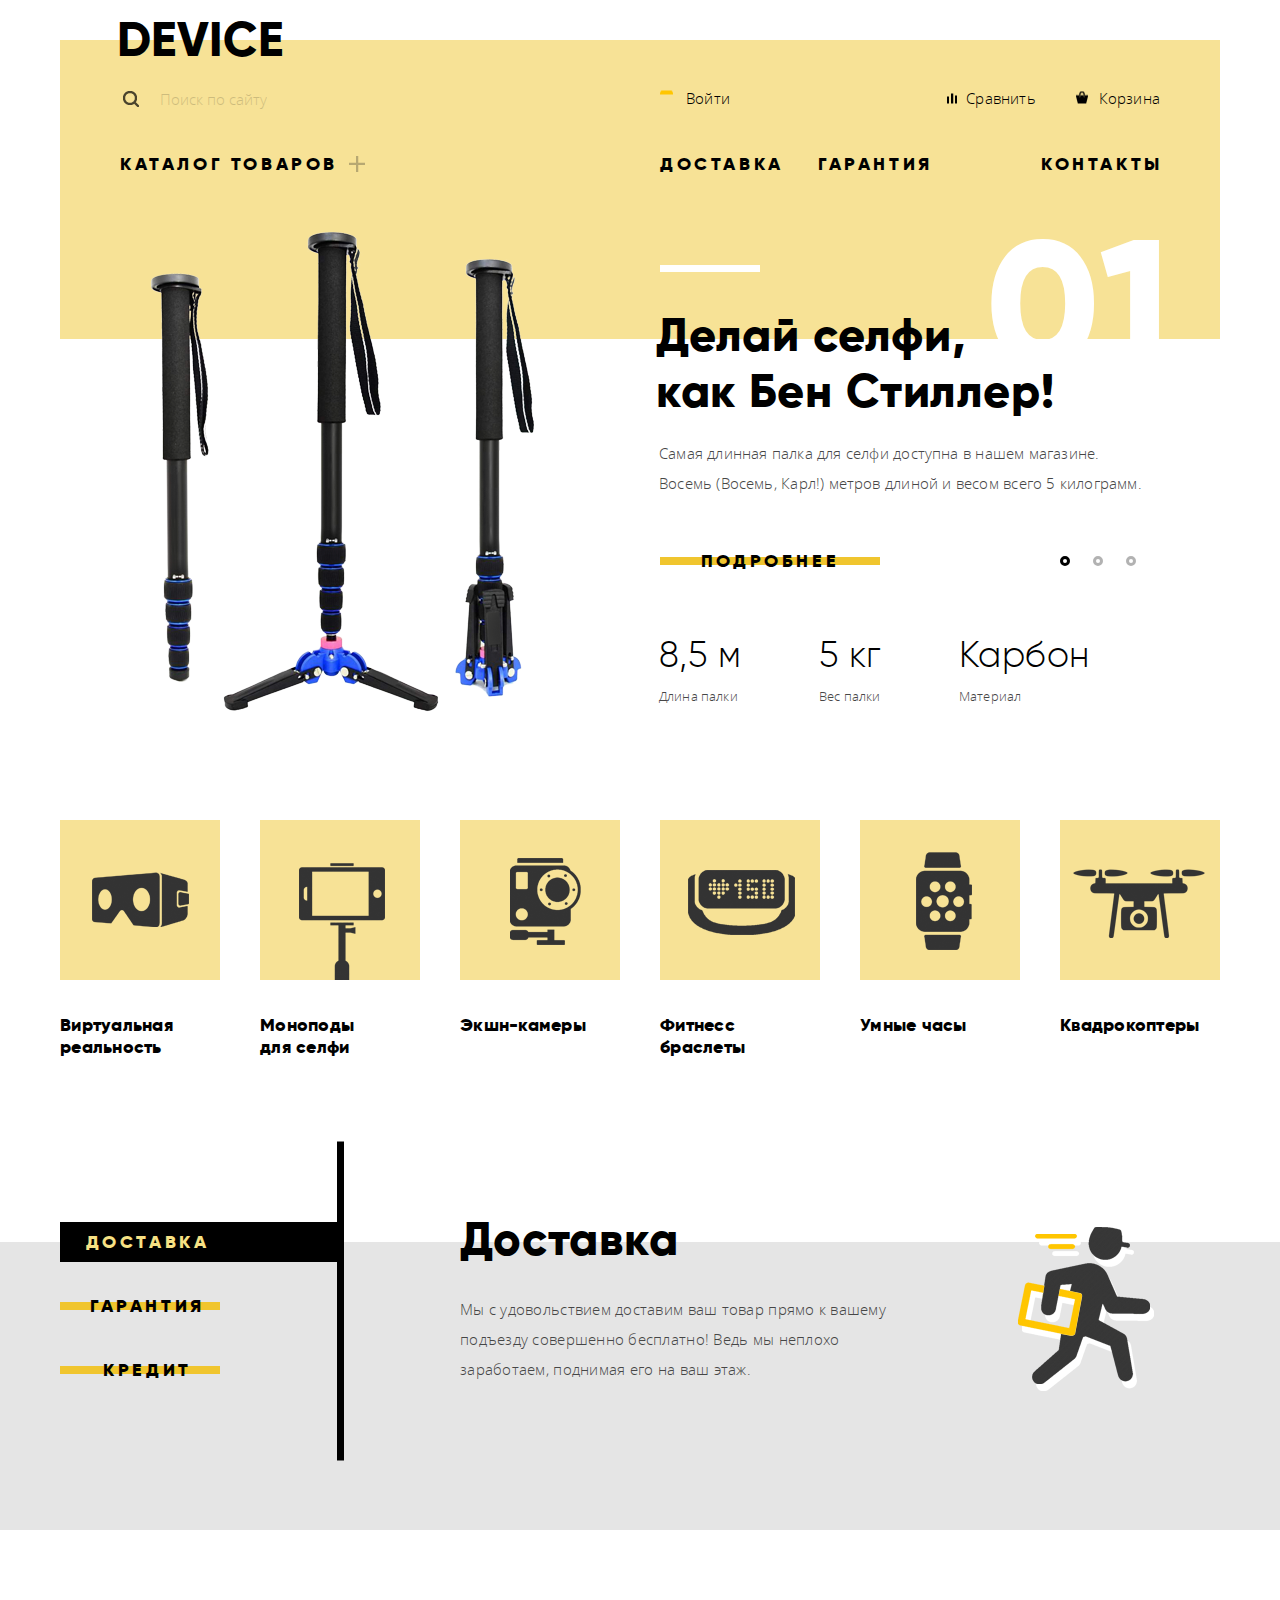
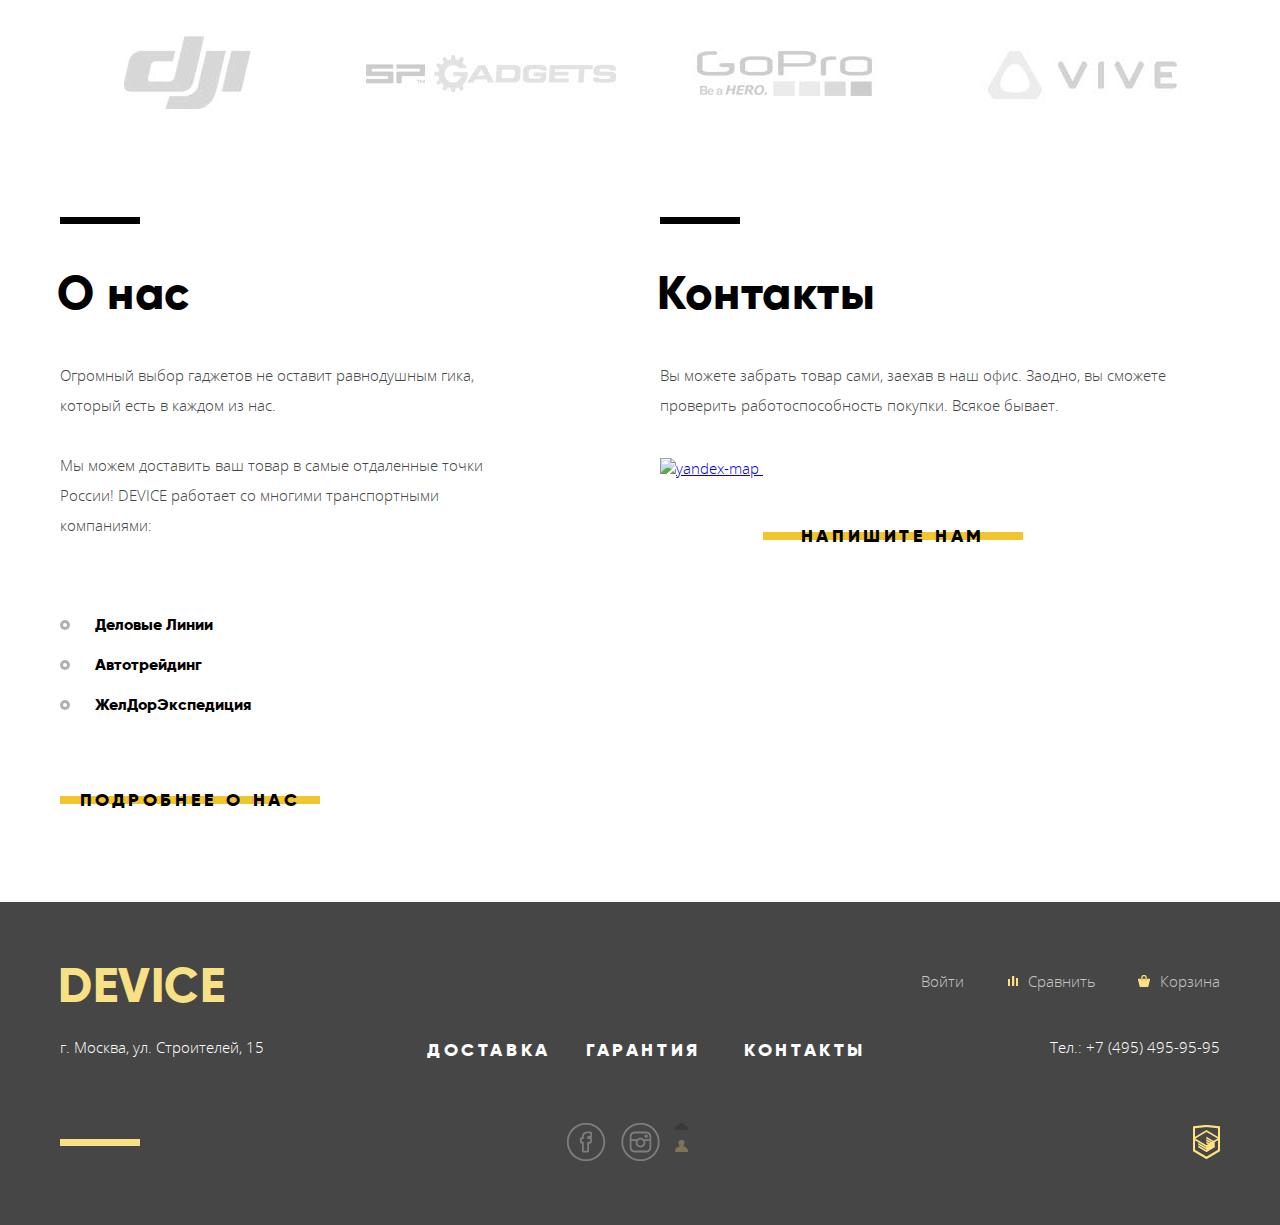
==== commit f5ef41d0: "Доделал проект для финальной проверки" ====
--- a/index.html
+++ b/index.html
@@ -4,7 +4,7 @@
   <meta charset="utf-8">
   <title>HTML Academy: Девайс</title>
   <link rel="stylesheet" href="css/normalize.css">
-  <link rel="stylesheet" href="css/style.css">
+  <link rel="stylesheet" href="css/style-min.css">
 </head>
 <body>
   <input type="radio" id="main-item-btn-1" name="main-item-toggle" checked>
@@ -15,13 +15,11 @@
   <input type="radio" id="services-btn-3" name="services-toggle">
   <header class="index-header container">
     <div class="center clearfix">
-      <div class="logo">
-        <a>
+      <a class="logo">
           DEVICE
-        </a>
-      </div>
+      </a>
       <form class="search-form" action="https://echo.htmlacademy.ru" method="post">
-        <input type="search" name="search" placeholder="Поиск по сайту">
+        <input class="search-form-field" type="search" name="search" placeholder="Поиск по сайту">
         <input type="submit" name="submit" value="Найти">
       </form>
       <div class="user-block">
@@ -30,9 +28,9 @@
         <a class="compare" href="compare.html">Сравнить</a>
       </div>
       <nav class="main-nav">
-        <ul>
-          <li>
-            <a class="index-catalog" href="catalog.html">Каталог товаров</a>
+        <ul class="main-catalog">
+          <li>
+            <a class="index-catalog main-links" href="catalog.html">Каталог товаров</a>
             <ul class="catalog-add">
               <li><a href="virtual.html">Виртуальная реальность</a></li>
               <li><a href="bracelets.html">Фитнесс-браслеты</a></li>
@@ -42,15 +40,15 @@
               <li><a href="cameras.html">Экшн-камеры</a></li>
             </ul>
           </li>
-          <li><a href="delivery.html">Доставка</a></li>
-          <li><a href="warranty.html">Гарантия</a></li>
-          <li><a href="contacts.html">Контакты</a></li>
+          <li><a class="main-links" href="delivery.html">Доставка</a></li>
+          <li><a class="main-links" href="warranty.html">Гарантия</a></li>
+          <li><a class="main-links" href="contacts.html">Контакты</a></li>
         </ul>
       </nav>
     </div>
   </header>
   <main class="index-main">
-    <div class="slider container">
+    <section class="slider container">
       <ul class="slider-btn">
         <li>
           <label for="main-item-btn-1"></label>
@@ -63,7 +61,7 @@
         </li>
       </ul>
       <section class="main-item slider-first clearfix" id="slide-1">
-        <img src="img/slider-1.png" width="384" height="486" alt="slider-1">
+        <img src="img/slider-1.png" width="384" height="486" alt="Самая длинная палка для сэлфи">
         <div class="main-description">
           <span class="number-slide">01</span>
           <h2>
@@ -73,48 +71,48 @@
           <p>
             Самая длинная палка для селфи доступна в нашем магазине.
             <br>
-            Восемь (Восемь, Карл!) метров длинной и весом всего 5 килограмм.
+            Восемь (Восемь, Карл!) метров длиной и весом всего 5 килограмм.
           </p>
           <a class="device-btn" href="main-selfie-stick.html">Подробнее</a>
           <ul class="main-features">
             <li>
               8,5 м<br>
-              <span>Длина палки</span>
+              <span class="main-features-type">Длина палки</span>
             </li>
             <li>
               5 кг<br>
-              <span>Вес палки</span>
+              <span class="main-features-type">Вес палки</span>
             </li>
             <li>
               Карбон<br>
-              <span>Материал</span>
+              <span class="main-features-type">Материал</span>
             </li>
           </ul>
         </div>
       </section>
       <section class="main-item slider-second clearfix" id="slide-2">
-        <img src="img/slider-2.png" width="345" height="485" alt="slider-2">
+        <img src="img/slider-2.png" width="345" height="485" alt="Мотивирующий фитнесс-браслет">
         <div class="main-description">
           <span class="number-slide">02</span>
           <h2>
             Худеем<br>
-            Правильно!
+            правильно!
           </h2>
           <p>
-            Мотивирующие фитнес браслеты помогут найти в себе силы
+            Мотивирующие фитнесc-браслеты помогут найти в себе силы<br>
             не пропускать занятия и соблюдать диету.
           </p>
           <a class="device-btn" href="main-bracelet.html">Подробнее</a>
           <ul class="main-features">
             <li>
               48 часов<br>
-              <span>Без подзарядки</span>
+              <span class="main-features-type">Без подзарядки</span>
             </li>
           </ul>
         </div>
       </section>
       <section class="main-item slider-third clearfix" id="slide-3">
-        <img src="img/slider-3.png" width="526" height="334" alt="slider-3">
+        <img src="img/slider-3.png" width="526" height="334" alt="Квадрокоптер с лазером">
         <div class="main-description">
           <span class="number-slide">03</span>
           <h2>
@@ -122,57 +120,57 @@
             жалит как пчела!
           </h2>
           <p>
-            Этот обычный, на первый взгляд, квадрокоптер оснащен
+            Этот обычный, на первый взгляд, квадрокоптер оснащен<br>
             мощным лазером, замаскированным под стандартную камеру.
           </p>
           <a class="device-btn" href="main-quadrocopter.html">Подробнее</a>
           <ul class="main-features">
             <li>
               800 м<br>
-              <span>Дальность полета</span>
+              <span class="main-features-type">Дальность полета</span>
             </li>
             <li>
               50 м<br>
-              <span>Радиус поражения</span>
+              <span class="main-features-type">Радиус поражения</span>
             </li>
           </ul>
         </div>
       </section>
-    </div>
+    </section>
     <section class="type-items container">
-      <a href="virtual.html">
-        <div class="type-block">
+      <a class="type-item-link" href="virtual.html">
+        <div class="type-block m-type-block-virtual">
           <img src="img/popular-1.png" width="97" height="55" alt="virtual">
         </div>
         Виртуальная реальность
       </a>
-      <a href="monopods.html">
+      <a class="type-item-link" href="monopods.html">
         <div class="type-block m-type-block-selfie">
           <img src="img/popular-2.png" width="86" height="117" alt="monopods">
         </div>
         Моноподы<br>
         для селфи
       </a>
-      <a href="cameras.html">
-        <div class="type-block">
-          <img src="img/popular-3.png" width="81" height="87" alt="cameras">
+      <a class="type-item-link" href="cameras.html">
+        <div class="type-block m-type-block-cameras">
+          <img src="img/popular-3.png" width="71" height="87" alt="cameras">
         </div>
         Экшн-камеры
       </a>
-      <a href="bracelets.html">
-        <div class="type-block">
+      <a class="type-item-link" href="bracelets.html">
+        <div class="type-block m-type-block-bracelets">
           <img src="img/popular-4.png" width="107" height="65" alt="bracelets">
         </div>
-        Фитнес браслеты
-      </a>
-      <a href="clocks.html">
-        <div class="type-block">
+        Фитнесc браслеты
+      </a>
+      <a class="type-item-link" href="clocks.html">
+        <div class="type-block m-type-block-clocks">
           <img src="img/popular-5.png" width="56" height="98" alt="clocks">
         </div>
         Умные часы
       </a>
-      <a href="quadrocopters.html">
-        <div class="type-block">
+      <a class="type-item-link" href="quadrocopters.html">
+        <div class="type-block m-type-block-quadro">
           <img src="img/popular-6.png" width="132" height="69" alt="quadrocopters">
         </div>
         Квадрокоптеры
@@ -203,7 +201,7 @@
           <h2>Гарантия</h2>
           <p>
             Если из-за возгарания купленного у нас товара у вас сгорит
-            дом - не переживайте, мы выдадим вам новый.
+            дом &#8212; не переживайте, мы выдадим вам новый.<br>
             Товар, не дом, конечно же.
           </p>
         </section>
@@ -218,25 +216,25 @@
       </div>
     </section>
     <section class="partners container">
-      <a href="http://www.dji.com/">
+      <a class="partner-link" href="http://www.dji.com/">
         <img src="img/logo-1-1.jpg" width="260" height="100" alt="dji">
         <img src="img/logo-1.jpg" width="260" height="100" alt="dji-color">
       </a>
-      <a href="http://www.sp-gadgets.com/">
+      <a class="partner-link" href="http://www.sp-gadgets.com/">
         <img src="img/logo-2-1.jpg" width="260" height="100" alt="sp-gadgets">
         <img src="img/logo-2.jpg" width="260" height="100" alt="sp-gadgets-color">
       </a>
-      <a href="http://gopro.ru/">
+      <a class="partner-link" href="http://gopro.ru/">
         <img src="img/logo-3-1.jpg" width="260" height="100" alt="go-pro">
         <img src="img/logo-3.jpg" width="260" height="100" alt="go-pro-color">
       </a>
-      <a href="https://www.htcvive.com/">
+      <a class="partner-link" href="https://www.htcvive.com/">
         <img src="img/logo-4-1.jpg" width="260" height="100" alt="vive">
         <img src="img/logo-4.jpg" width="260" height="100" alt="vive-color">
       </a>
     </section>
     <section class="about-company container clearfix">
-      <div class="about-us">
+      <section class="about-us">
         <h2>О нас</h2>
         <p>
           Огромный выбор гаджетов не оставит равнодушным гика,
@@ -259,8 +257,8 @@
           </li>
         </ul>
         <a class="device-btn" href="about-us.html">Подробнее о нас</a>
-      </div>
-      <div class="contacts">
+      </section>
+      <section class="contacts">
         <h2>Контакты</h2>
         <p>
           Вы можете забрать товар сами, заехав в наш офис. Заодно, вы сможете
@@ -270,7 +268,7 @@
           <img src="https://api-maps.yandex.ru/services/constructor/1.0/static/?sid=RDUQfAdTpPxf2D-3Zi5kxJBx49zXnQ6N&amp;width=560&amp;height=222&amp;lang=ru_RU&amp;sourceType=constructor" alt="yandex-map" width="560" height="222" style="border: 0;" />
         </a>
         <a class="write-us-btn device-btn" href="write-us.html">Напишите нам</a>
-      </div>
+      </section>
     </section>
   </main>
   <footer class="index-footer">
@@ -284,29 +282,29 @@
         </p>
       </div>
       <div class="footer-center">
-        <section class="footer-links">
+        <div class="footer-links">
           <a href="delivery.html">Доставка</a>
           <a href="warranty.html">Гарантия</a>
           <a href="contacts.html">Контакты</a>
-        </section>
-        <section class="footer-social">
+        </div>
+        <div class="footer-social">
           <a class="social-btn social-btn-fb" href="https://www.facebook.com/device-shop/">Фейсбук</a>
           <a class="social-btn social-btn-inst" href="https://www.instagram.com/device-shop/">Инстаграм</a>
           <a class="social-btn social-btn-tw" href="https://twitter.com/device-shop/">Твиттер</a>
-        </section>
+        </div>
       </div>
       <div class="footer-right">
-        <section class="footer-user-block">
-          <a class="login-1" href="login.html">Войти</a>
-          <a class="compare-1" href="compare.html">Сравнить</a>
-          <a class="basket-1" href="basket.html">Корзина</a>
-        </section>
-        <section class="telephone">
+        <div class="footer-user-block">
+          <a class="footer-login" href="login.html">Войти</a>
+          <a class="footer-compare" href="compare.html">Сравнить</a>
+          <a class="footer-basket" href="basket.html">Корзина</a>
+        </div>
+        <div class="telephone">
           Тел.: +7 (495) 495-95-95
-        </section>
-        <section class="copyright">
+        </div>
+        <div class="copyright">
           <a href="https://htmlacademy.ru">HTML Academy</a>
-        </section>
+        </div>
       </div>
     </div>
   </footer>
@@ -331,7 +329,7 @@
   <div class="modal-map" id="yandex-map">
     <button class="modal-close" type="button">Закрыть</button>
   </div>
-  <script src="js/script.js"></script>
+  <script src="js/script-min.js"></script>
   <script type="text/javascript" charset="utf-8" async src="https://api-maps.yandex.ru/services/constructor/1.0/js/?sid=RDUQfAdTpPxf2D-3Zi5kxJBx49zXnQ6N&amp;width=960&amp;height=560&amp;id=yandex-map&amp;lang=ru_RU&amp;sourceType=constructor&amp;scroll=true"></script>
 </body>
 </html>
--- a/css/style-min.css
+++ b/css/style-min.css
@@ -0,0 +1 @@
+body{min-width:1240px;font-weight:400;font-size:15px;font-family:"Open Sans Light","Arial",sans-serif}@font-face{font-weight:700;font-family:"Gilroy ExtraBold";font-style:normal;src:url(../fonts/gilroyextrabold.woff) format("woff"),url(../fonts/gilroyextrabold.woff2) format("woff2")}@font-face{font-weight:lighter;font-family:"Gilroy Light";font-style:normal;src:url(../fonts/gilroylight.woff) format("woff"),url(../fonts/gilroylight.woff2) format("woff2")}@font-face{font-weight:400;font-family:"Open Sans";font-style:normal;src:url(../fonts/opensans.woff) format("woff"),url(../fonts/opensans.woff2) format("woff2")}@font-face{font-weight:lighter;font-family:"Open Sans Light";font-style:normal;src:url(../fonts/opensanslight.woff) format("woff"),url(../fonts/opensanslight.woff2) format("woff2")}h1,h2{font-size:47px;font-family:"Gilroy ExtraBold","Arial",sans-serif;color:#000}body>input[type=radio]{display:none}img{max-width:100%}.clearfix::after{content:"";display:table;clear:both}.container{width:1160px;margin:0 auto}.index-header{position:relative;min-height:265px;margin-top:40px;padding-top:34px;background-color:#f7e296}.center{padding-right:60px;padding-left:60px}.logo{position:absolute;top:-30px;left:57px;z-index:0;font-size:48px;font-family:"Gilroy ExtraBold","Arial",sans-serif;color:#000;text-decoration:none;letter-spacing:.01em}.logo[href]:hover,body{color:#464646}.logo[href]:active{color:#666}.hidden{display:none}.search-form{position:relative;float:left;width:450px;height:49px;margin-bottom:30px;line-height:36px}.search-form::before{content:"";position:absolute;top:50%;left:2px;width:18px;height:18px;background-image:url(../img/sprite.png);background-repeat:no-repeat;background-position:-4px -340px;-webkit-transform:translateY(-50%);-ms-transform:translateY(-50%);transform:translateY(-50%)}.search-form input[type=search]{width:315px;min-height:49px;padding-left:40px;background-color:#f7e296;border:none;border-top:2px solid transparent;border-bottom:2px solid transparent;opacity:.3}.search-form input[type=search]::-ms-clear{display:none}.search-form input[type=search]:hover,.user-block a:hover{opacity:.6}.search-form input[type=search]:focus{border-bottom:2px solid #000;outline:none;opacity:1}.search-form input[type=submit]{display:none;width:85px;min-height:49px;margin-left:-4px;background-color:#f7e296;border:2px solid #000;outline:none;cursor:pointer}.search-form input[type=submit]:hover{color:#fff;background-color:#000}.search-form input[type=submit]:active{color:rgba(255,255,255,.3)}.search-form-field+input[type=submit]:active,.search-form-field:focus+input[type=submit]{display:inline-block;vertical-align:bottom}.user-block{float:right;width:500px;margin-top:6px}.user-block a{position:relative;float:right;margin-left:37px;padding-left:26px;line-height:36px;color:#000;text-decoration:none;letter-spacing:.012em}a.enter,a.exit{float:left;margin-left:0}a.exit{margin-left:20px;padding-left:0}.user-block a::before{content:"";position:absolute;top:50%;left:0;width:14px;height:13px;background-image:url(../img/sprite.png);background-repeat:no-repeat;-webkit-transform:translateY(-50%);-ms-transform:translateY(-50%);transform:translateY(-50%)}.filter-form input[type=checkbox],.filter-form input[type=radio],a.exit::before{display:none}a.enter::before{top:48%;left:-1px;background-position:-4px -467px}a.basket::before{left:2px;background-position:-4px -5px}a.compare::before{top:55%;left:6px;background-position:-4px -71px}.user-block a:active,a.exit{opacity:.3}.main-nav{position:relative;clear:both}.main-nav ul{padding-left:0;font-size:0}.main-nav li{display:inline-block;vertical-align:baseline}.main-links{font-size:18px;font-family:"Gilroy ExtraBold","Arial",sans-serif;color:#000;text-transform:uppercase;text-decoration:none;letter-spacing:.2em}.main-nav a:hover{opacity:.6}.main-nav a:active,.type-item-link:active img{opacity:.3}.main-catalog>li:first-of-type{width:260px;margin-right:280px;margin-left:0}.index-catalog{position:relative;padding-right:27px}.index-catalog::after{content:"";position:absolute;top:50%;right:0;width:16px;height:16px;background-image:url(../img/sprite.png);background-repeat:no-repeat;background-position:-5px -315px;-webkit-transform:translateY(-50%);-ms-transform:translateY(-50%);transform:translateY(-50%)}.main-catalog>li:nth-of-type(2){width:130px}.main-catalog>li:nth-of-type(3){width:120px;margin-left:28px}.main-catalog>li:last-of-type{width:120px;margin-right:-1px;margin-left:103px}.catalog-add,.catalog-add::before{position:absolute;height:144px;background-color:#f7e296}.catalog-add{display:none;font-size:0;bottom:-164px;z-index:5;width:640px;padding-top:22px}.catalog-add::before{content:"";bottom:0;left:-60px;z-index:-1;width:1160px;padding-top:10px}.catalog-add:hover,.index-catalog:hover+.catalog-add{display:block}.catalog-add li:nth-child(3n+1){margin-right:40px}.catalog-add li:last-child{display:block}.catalog-add li,.slider-btn li{display:inline-block;vertical-align:baseline}.catalog-add li{width:200px}.catalog-add a{font-size:15px;line-height:36px;color:#000;text-decoration:none}.index-main{margin-bottom:82px}.main-item{position:relative;top:-108px;display:none;min-height:400px;padding-right:50px}.slider{position:relative;min-height:495px}.main-item img{float:left}.slider-first img{position:relative;top:-3px;padding-left:90px}.slider-second img{padding-top:9px;padding-left:116px}.slider-third img{padding-top:62px;padding-left:31px}.slider-btn{position:absolute;right:84px;bottom:273px;z-index:3;padding-left:0;font-size:0}.slider-btn li{margin-left:23px}.slider-btn li:first-child{margin-left:0}.slider-btn label{padding:2px;background-color:transparent;border:3px solid #000;border-radius:50%;outline:none;cursor:pointer;opacity:.3}.slider-btn label:hover{opacity:.4}#main-item-btn-1:checked~.index-main label[for=main-item-btn-1],#main-item-btn-2:checked~.index-main label[for=main-item-btn-2],#main-item-btn-3:checked~.index-main label[for=main-item-btn-3]{opacity:1}#main-item-btn-1:checked~.index-main #slide-1,#main-item-btn-2:checked~.index-main #slide-2,#main-item-btn-3:checked~.index-main #slide-3,#services-btn-1:checked~.index-main #services-courier,#services-btn-2:checked~.index-main #services-warranty,#services-btn-3:checked~.index-main #services-credit{display:block}.main-description{position:relative;float:right;width:511px;padding-top:35px}.main-description::before{content:"";position:absolute;top:34px;right:410px;width:100px;height:7px;background-color:#fff}.device-btn,.number-slide{font-family:"Gilroy ExtraBold","Arial",sans-serif}.number-slide{top:-15px;right:-6px;z-index:1;line-height:180px;position:absolute;font-size:180px;color:#fff;letter-spacing:4px}.main-description h2{position:relative;z-index:2;margin-top:41px;margin-bottom:19px;margin-left:-3px;line-height:56px;letter-spacing:.012em;word-spacing:.012em}.main-description h2::first-line{letter-spacing:.016em}.main-description p{width:485px;margin-bottom:43px;line-height:30px;letter-spacing:.012em;word-spacing:.01em}.main-description a{min-width:210px;max-width:385px;margin-bottom:53px;margin-left:1px}.device-btn{position:relative;display:inline-block;padding:9px 5px;font-size:18px;vertical-align:top;text-align:center;color:#000;text-transform:uppercase;text-decoration:none;letter-spacing:3.6px}.device-btn:active{color:rgba(0,0,0,.3)}.device-btn::before{content:"";position:absolute;top:40%;left:0;z-index:-1;width:100%;height:20%;background-color:#f0c52e;transition:all .2s ease-in-out}.device-btn:hover::before,.services-btn label:hover::before{top:0;height:100%}.main-features{padding-left:0;font-size:0}.main-features li{display:inline-block;vertical-align:baseline}.main-features li::first-line{font-size:36px;font-family:"Gilroy Light","Arial",sans-serif;color:#000;letter-spacing:.012em}.main-features li:first-of-type{width:160px}.main-features li:not(:first-of-type){width:140px}.main-features-type{display:inline-block;margin-top:10px;font-size:13px;line-height:20px;font-family:"Open Sans Light","Arial",sans-serif;vertical-align:baseline;letter-spacing:.012em}.type-items{position:relative;top:-14px;margin-bottom:170px;font-size:0}.type-items a{display:inline-block;width:160px;font-size:18px;line-height:22px;font-family:"Gilroy ExtraBold","Arial",sans-serif;vertical-align:top;color:#000;text-decoration:none;letter-spacing:.015em}.type-item-link:not(:last-of-type){margin-right:40px}.type-item-link:hover .type-block{background-color:#f0c52e}.type-item-link:active{color:rgba(0,0,0,.3)}.type-block{display:-webkit-box;display:-ms-flexbox;display:-webkit-flex;display:flex;justify-content:center;align-items:center;width:160px;height:160px;margin-bottom:34px;background-color:#f7e296;transition:background-color .2s ease-in}.m-type-block-virtual{height:158px;padding-bottom:2px}.m-type-block-selfie{align-items:flex-end;width:157px;padding-left:3px}.m-type-block-cameras{width:150px;height:157px;padding-top:3px;padding-left:10px}.m-type-block-bracelets{width:157px;height:155px;padding-top:5px;padding-left:3px}.m-type-block-clocks{width:153px;height:158px;padding-top:2px;padding-left:7px}.m-type-block-quadro{width:158px;height:154px;padding-top:6px;padding-right:2px}.services{min-height:288px;margin-bottom:94px;background-color:#e5e5e5}.services-btn{position:relative;top:-20px;float:left;width:300px;margin-top:0;padding-left:0;list-style:none}.services-btn::after{content:"";position:absolute;top:41%;right:16px;display:block;width:7px;height:319px;background-color:#000;-webkit-transform:translateY(-50%);-ms-transform:translateY(-50%);transform:translateY(-50%)}.services-btn li{margin-bottom:24px}.services-btn label{z-index:1;min-width:135px;max-width:250px;padding-left:20px;background-color:transparent;border:none;outline:none;cursor:pointer}.services-btn label::before{content:"";position:absolute;top:40%;left:0;z-index:-1;display:block;width:100%;height:20%;background-color:#f0c52e;transition:top .2s ease-in,height .2s ease-in}#services-btn-1:checked~.index-main label[for=services-btn-1],#services-btn-2:checked~.index-main label[for=services-btn-2],#services-btn-3:checked~.index-main label[for=services-btn-3]{color:#f7e184}#services-btn-1:checked~.index-main label[for=services-btn-1]::before,#services-btn-2:checked~.index-main label[for=services-btn-2]::before,#services-btn-3:checked~.index-main label[for=services-btn-3]::before{top:0;width:280px;height:100%;background-color:#000}.services-item{position:relative;top:-42px;display:none;float:right;width:715px;margin-right:45px;padding-top:10px;padding-left:10px}.courier,.credit,.warranty{background-image:url(../img/delivery.png);background-repeat:no-repeat;background-position:568px 27px}.credit,.warranty{background-image:url(../img/warranty.png);background-position:553px 2px}.credit{background-image:url(../img/credit.png);background-position:543px 1px}.services-item h2,.services-item p{float:left;width:440px;margin-top:0;margin-bottom:26px;letter-spacing:.018em}.services-item p{line-height:30px}.services-item img{float:right}.partners{margin-bottom:95px;font-size:0}.partners a{position:relative;display:inline-block;width:260px;margin-right:40px;vertical-align:baseline}.partners a:last-child{margin-right:0;margin-left:-3px}.partners img:last-child{position:absolute;top:0;left:0;opacity:0}.partners img{transition:opacity .2s ease-in}.partner-link:hover img:first-child{opacity:0}.partner-link:hover img:last-child{opacity:1}.about-company h2{margin-top:45px;margin-bottom:38px;margin-left:-3px;letter-spacing:.012em}.about-us,.contacts{position:relative;float:left;width:475px}.contacts{float:right;width:560px}.about-us li::before,.about-us::before,.contacts::before,.footer-left::after{content:"";position:absolute;left:0;width:80px;height:7px}.about-us::before,.contacts::before{top:-2px;background-color:#000}.about-company p{margin-top:0;margin-bottom:30px;padding-right:3px;font-size:15px;line-height:30px}.about-us ul,.footer-left a,.footer-links a{font-family:"Gilroy ExtraBold","Arial",sans-serif}.about-us ul{margin-top:65px;margin-bottom:55px;padding-left:0;list-style:none;font-size:16px;line-height:40px;color:#000}.about-us li{position:relative;padding-left:35px}.about-us a{min-width:250px;max-width:475px}.about-us li::before{top:50%;width:4px;height:4px;border:3px solid #b2b2b2;border-radius:50%;-webkit-transform:translateY(-50%);-ms-transform:translateY(-50%);transform:translateY(-50%)}.contacts img{margin-top:8px}.contacts .write-us-btn{min-width:250px;max-width:560px;margin-top:66px}.index-footer{min-height:209px;padding-top:54px;padding-bottom:60px;background-color:#464646}.footer-left{position:relative;float:left;width:340px;min-height:190px;margin-right:27px}.footer-left a,.footer-links a{text-decoration:none}.footer-left a{margin-left:-2px;font-size:48px;color:#f7e184;letter-spacing:.012em}.footer-left a[href]:hover{color:#f0c52e}.footer-left a[href]:active{opacity:.3}.footer-left p{margin-top:17px;line-height:30px;color:#fff}.footer-left::after{bottom:0;background-color:#f7e184}.footer-center{float:left;width:439px;margin-top:83px}.footer-links{display:-webkit-box;display:-ms-flexbox;display:-webkit-flex;display:flex;flex-wrap:wrap;justify-content:space-between;height:22px;margin-bottom:62px;font-size:0}.footer-links a{font-size:18px;line-height:22px;color:#fff;text-transform:uppercase;letter-spacing:.2em}.footer-links a:last-of-type{padding-left:8px}.footer-links a:hover,.social-btn:hover{opacity:.6}.footer-links a:active{opacity:.3}.footer-social{width:160px;min-height:38px;margin:0 auto}.social-btn{position:relative;display:inline-block;width:39px;height:38px;font-size:0;vertical-align:top;background-image:url(../img/sprite.png);background-repeat:no-repeat;opacity:.3}.social-btn-fb,.social-btn-inst{margin-right:11px;background-position:-5px -131px}.social-btn-inst{background-position:-5px -267px}.social-btn-tw{background-position:-5px -420px}.social-btn:active{opacity:.1}.footer-right{float:right;width:340px;padding-top:10px;line-height:30px;text-align:right;color:#fff}.footer-user-block{margin-bottom:36px}.footer-user-block a{position:relative;margin-left:35px;padding-left:25px;color:rgba(255,255,255,.7);text-decoration:none}.footer-user-block a:first-child{margin-left:0}.footer-user-block a::before{content:"";position:absolute;-webkit-transform:translateY(-50%);-ms-transform:translateY(-50%);transform:translateY(-50%)}.footer-login::before{top:47%;left:-3px;width:14px;height:13px}.footer-compare::before{top:50%;left:4px;width:12px;height:10px}.footer-basket::before{top:48%;left:2px;width:13px;height:12px}.footer-login::before{background-position:-4px -489px}.footer-login:hover::before{background-position:-4px -511px}.footer-compare::before{background-position:-4px -91px}.footer-compare:hover::before{background-position:-4px -111px}.footer-basket::before{background-position:-4px -27px}.footer-basket:hover::before{background-position:-4px -49px}.footer-user-block a:hover{color:#fff}.footer-user-block a:active{opacity:.3}.telephone{margin-bottom:56px;line-height:30px}.breadscrumbs li::after,.copyright a,.footer-user-block a::before{background-image:url(../img/sprite.png);background-repeat:no-repeat}.breadscrumbs li,.copyright a{display:inline-block;vertical-align:baseline}.copyright a{font-size:0;text-decoration:none;width:27px;height:36px;background-position:-5px -178px}.copyright a:hover{background-position:-5px -222px}.copyright a:active{opacity:.3}.modal-close{position:absolute;top:22px;right:22px;z-index:20;width:54px;height:54px;font-size:0;background-color:#f7e296;border:none;border-radius:50%;outline:none;cursor:pointer}.modal-close::after,.modal-close::before{content:"";position:absolute;top:50%;left:50%;width:32px;height:2px;background-color:#fff}.modal-close::after{-webkit-transform:translateX(-50%) rotate(45deg);-ms-transform:translateX(-50%) rotate(45deg);transform:translateX(-50%) rotate(45deg)}.modal-close::before{-webkit-transform:translateX(-50%) rotate(-45deg);-ms-transform:translateX(-50%) rotate(-45deg);transform:translateX(-50%) rotate(-45deg)}.modal-close:hover{background-color:#000}.modal-close:hover::after,.modal-close:hover::before{background-color:#f0c52e}.modal-close:active,.modal-map .modal-close:active{opacity:.1}.modal-write-us{position:fixed;top:50%;left:50%;z-index:20;display:none;width:760px;min-height:380px;padding:95px 100px 78px;background-color:#fff;box-shadow:-40px 0 40px -40px rgba(2,4,6,.75),40px 0 40px -40px rgba(2,4,6,.75),0 8px 20px 2px rgba(2,4,6,.2);-webkit-transform:translate(-50%,-50%);-ms-transform:translate(-50%,-50%);transform:translate(-50%,-50%)}.form-write-us{font-size:0}.form-write-us label{margin-bottom:40px;font-size:18px;line-height:18px;font-family:"Gilroy ExtraBold","Arial",sans-serif}.form-write-us-email,.form-write-us-name{display:inline-block;width:360px;vertical-align:baseline}.form-write-us-email input,.form-write-us-letter textarea,.form-write-us-name input{margin-top:13px;font-size:14px;line-height:18px;font-family:"Open Sans","Arial",sans-serif;background-color:#f2f2f2;border:none;outline:none}.form-write-us-email input,.form-write-us-name input{padding-top:16px;padding-bottom:16px;padding-left:20px;width:360px}.form-write-us-name{margin-right:40px}.form-write-us-letter textarea{width:740px;height:124px;padding:16px 20px;resize:horizontal}.form-write-us button{width:200px;margin-top:40px;background:0 0;border:none;outline:none;cursor:pointer}.modal-map{position:fixed;top:50%;left:50%;display:none;width:960px;height:560px;box-shadow:0 10px 20px 0 rgba(0,4,6,.2);-webkit-transform:translate(-50%,-50%);-ms-transform:translate(-50%,-50%);transform:translate(-50%,-50%)}.modal-map .modal-close{opacity:.5}.modal-show{display:block;-webkit-animation:modal-open .6s ease-in-out;animation:modal-open .6s ease-in-out}.modal-error{-webkit-animation:shake .6s;animation:shake .6s}.catalog-header{position:relative;width:1160px;min-height:152px;margin-top:40px;padding-top:34px;background-color:#f7e296}.catalog-header .logo{top:-28px;left:60px}.catalog-main h1{margin-top:33px;margin-bottom:20px;margin-left:60px;letter-spacing:.012em}.breadscrumbs{margin-bottom:49px;margin-left:60px;padding-left:0;font-size:0}.breadscrumbs li{position:relative;padding-right:39px;letter-spacing:.012em;word-spacing:.012em}.breadscrumbs li::after{content:"";position:absolute;right:18px;bottom:5px;width:7px;height:7px;background-position:-4px -403px}.breadscrumbs li:nth-child(2)::after{right:15px}.breadscrumbs li:last-child::after{display:none}.breadscrumbs a{font-size:14px;color:rgba(0,0,0,.3);text-decoration:none}.breadscrumbs a:not(.current):hover,.catalog-nav a:not(.current):not(.nav-prev-next):hover{color:rgba(0,0,0,.6)}.breadscrumbs a:not(.current):active{color:rgba(0,0,0,.1)}.tittles-wr{width:100%;overflow:hidden;background:#ebebeb;background:linear-gradient(to right,#dbdbdb 0%,#dbdbdb 49%,#ebebeb 50%,#ebebeb 100%)}.filter-tittle{float:left;width:200px;margin:0 0 0 60px;padding-top:24px;padding-right:68px;padding-bottom:26px;font-size:16px;text-transform:uppercase;letter-spacing:.23em;background-color:#dbdbdb}.catalog-sort{float:right;width:832px;min-height:19px;padding-top:25px;padding-bottom:26px;background-color:#ebebeb}.catalog-sort h2{float:left;margin:0;padding-left:72px;font-size:16px;text-transform:uppercase;letter-spacing:.23em}.catalog-sort ul{float:left;min-width:559px;padding-left:50px;font-size:0}.catalog-sort li{float:left;margin-right:30px;vertical-align:middle}.catalog-sort li:nth-last-of-type(1),.catalog-sort li:nth-last-of-type(2){float:right;width:17px;height:9px;margin-right:0;margin-left:26px}.catalog-sort a{font-size:14px;line-height:18px;font-family:"Open Sans","Arial",sans-serif;color:#000;text-decoration:none;opacity:.3}.catalog-sort a:hover{opacity:.6}.catalog-sort .btn-down,.catalog-sort .btn-up{position:relative;font-size:0;opacity:.2}.catalog-sort .btn-down:hover,.catalog-sort .btn-up:hover{opacity:.4}.catalog-sort .btn-down:active,.catalog-sort .btn-up:active,.catalog-sort .current,.catalog-sort .current:hover,.catalog-sort a:active{opacity:1}.catalog-sort .btn-down::before,.catalog-sort .btn-up::before{content:"";position:absolute;top:-4px;left:0;width:17px;height:9px;background-image:url(../img/sprite.png);background-repeat:no-repeat;background-position:-5px -367px}.btn-up::before{-webkit-transform:rotate(180deg);-ms-transform:rotate(180deg);transform:rotate(180deg)}.content-wr{overflow:hidden;background:#efefef;background:linear-gradient(to right,#efefef 0%,#efefef 29%,#fff 30%,#fff 100%)}.height-alignment{display:flex;align-content:stretch}.catalog-filter{width:268px;margin-left:60px;background-color:#efefef}.filter-form{width:200px;padding-top:68px;padding-right:68px}.filter-form fieldset{position:relative;margin:0;padding:0 0 32px;border:none}.filter-form fieldset:last-of-type{padding-bottom:31px}.form-legend{width:100%;margin-bottom:18px;padding-top:11px;font-size:18px;font-family:"Gilroy ExtraBold","Arial",sans-serif;color:#000;border-top:2px solid #000}.range-controls{position:relative;width:195px;margin-top:18px;padding-left:5px}.range-controls .bar{width:112px;height:2px;background:#91c92f}.range-controls .toggle{position:absolute;top:-6px;left:0;width:10px;height:10px;background:#eee;border:2px solid #000;border-radius:50%;cursor:pointer}.range-controls .toggle:active{background-color:#7eae29;border:3px solid #fff;box-shadow:0 5px 5px -3px rgba(0,0,0,.75)}.range-controls .toggle-min{left:-2px}.range-controls .toggle-max{left:110px}.range-controls .scale{height:2px;background-color:#dbdbdb}.selected-price{margin-top:9px;padding-bottom:4px;font-size:14px;line-height:22px;font-family:"Gilroy Light","Arial",sans-serif;color:rgba(0,0,0,.2)}.selected-price span:first-child{margin-right:60px}.filter-form label{position:relative;display:block;padding-left:39px;font-size:14px;line-height:40px;cursor:pointer}.filter-form label::before{content:"";position:absolute;top:8px;left:0;width:23px;height:23px}.filter-checkbox+label::before,.filter-checkbox:checked+label::before{background-color:#dbdbdb}.filter-checkbox:enabled+label:hover::before{background-color:#cecece}.filter-checkbox:enabled:checked+label:hover::before{background-color:#c4c4c4}.filter-checkbox:checked+label::after{content:"";position:absolute;bottom:16px;left:6px;width:12px;height:8px;background-image:url(../img/sprite.png);background-repeat:no-repeat;background-position:-5px -385px}.filter-radio+label::before{box-sizing:border-box;border:2px solid #dbdbdb;border-radius:50%}.filter-radio:enabled+label:hover::before{border:2px solid #cecece}.filter-radio:enabled:checked+label:hover::before{border:2px solid #c4c4c4}.filter-radio:checked+label::after{content:"";position:absolute;top:15px;left:7px;box-sizing:border-box;width:9px;height:9px;border:2px solid #000;border-radius:50%}.filter-checkbox:disabled+label,.filter-checkbox:disabled+label:hover,.filter-radio:disabled+label,.filter-radio:disabled+label:hover{opacity:.3}.filter-form button{z-index:1;width:200px;height:40px;background-color:transparent;border:none;outline:none;cursor:pointer}.catalog-items{width:832px;margin-top:50px}.found-items{margin-bottom:10px;padding-left:72px;font-size:0}.object-item{position:relative;display:inline-block;width:360px;min-height:486px;margin-top:19px;font-size:0;vertical-align:top}.object-item:nth-of-type(2n+1){margin-right:40px}.object-img{width:360px;height:380px;margin-bottom:33px}.new::after{content:"NEW";position:absolute;top:29px;right:27px;width:30px;height:16px;padding:20px 13px;font-size:14px;font-family:"Gilroy ExtraBold","Arial",sans-serif;text-align:center;color:rgba(0,0,0,.2);letter-spacing:1px;border:2px solid rgba(0,0,0,.1);border-radius:50%}.object-action:hover,.object-img:hover+.object-action{display:block}.object-action{position:absolute;top:170px;left:80px;z-index:1;display:none;width:200px}.object-action:hover::before,.object-img:hover+.object-action::before{content:"";position:absolute;top:-170px;left:-80px;z-index:-1;width:360px;height:380px;background-color:rgba(238,238,238,.7)}a.object-action-buy{width:190px}.object-action .object-action-compare,.object-name{display:inline-block;vertical-align:baseline;text-decoration:none}.object-action .object-action-compare{line-height:36px;text-align:center;color:rgba(0,0,0,.5);width:200px;font-size:13px}.object-action .object-action-compare:hover{color:#000}.object-action .object-action-compare:active{color:rgba(0,0,0,.2)}.object-name{width:260px;margin:0;font-size:18px;font-family:"Gilroy ExtraBold","Arial",sans-serif;color:#000;letter-spacing:.012em}.object-name:hover{opacity:.6}.object-name:active{opacity:.3}.catalog-nav a,.object-item span{display:inline-block;font-size:16px}.object-item span{width:100px;padding-top:3px;text-align:right;font-family:"Gilroy Light","Arial",sans-serif;vertical-align:top}.catalog-nav{position:relative;display:flex;justify-content:center;width:510px;min-height:20px;margin-bottom:73px;margin-left:72px;padding:25px 125px;list-style:none;font-size:0;text-align:center;background-color:#ebebeb}.catalog-nav li{margin-right:12px;margin-left:12px;font-size:14px}li.catalog-nav-next,li.catalog-nav-prev{position:absolute;top:0;width:125px;height:70px;margin:0}li.catalog-nav-prev{left:0;text-align:center}li.catalog-nav-next{right:0;text-align:left}.catalog-nav a{font-family:"Gilroy ExtraBold","Arial",sans-serif;vertical-align:baseline;color:rgba(0,0,0,.3);text-transform:uppercase;text-decoration:none;letter-spacing:3.5px}.catalog-nav-next a,.catalog-nav-prev a{width:85px;padding:25px 20px;color:#000}.catalog-nav .current{color:#000}.catalog-nav a:not(.current):not(.nav-prev-next):active{color:#000}.catalog-nav-next .nav-prev-next:hover,.catalog-nav-prev .nav-prev-next:hover{color:#000;background-color:#d9d9d9}.catalog-nav-next .nav-prev-next:active,.catalog-nav-prev .nav-prev-next:active{color:rgba(0,0,0,.3)}@keyframes modal-open{0%{-webkit-transform:translate(-200%,-50%) skewX(45deg);-ms-transform:translate(-200%,-50%) skewX(45deg);transform:translate(-200%,-50%) skewX(45deg)}80%{-webkit-transform:translate(-40%,-50%) skew(5deg);-ms-transform:translate(-40%,-50%) skew(5deg);transform:translate(-40%,-50%) skew(5deg)}to{-webkit-transform:translate(-50%,-50%) skew(0deg);-ms-transform:translate(-50%,-50%) skew(0deg);transform:translate(-50%,-50%) skew(0deg)}}@keyframes shake{0%,to{-webkit-transform:translate(-50%,-50%);-ms-transform:translate(-50%,-50%);transform:translate(-50%,-50%)}10%,30%,50%,70%,90%{-webkit-transform:translate(-51%,-50%);-ms-transform:translate(-51%,-50%);transform:translate(-51%,-50%)}20%,40%,60%,80%{-webkit-transform:translate(-49%,-50%);-ms-transform:translate(-49%,-50%);transform:translate(-49%,-50%)}}
